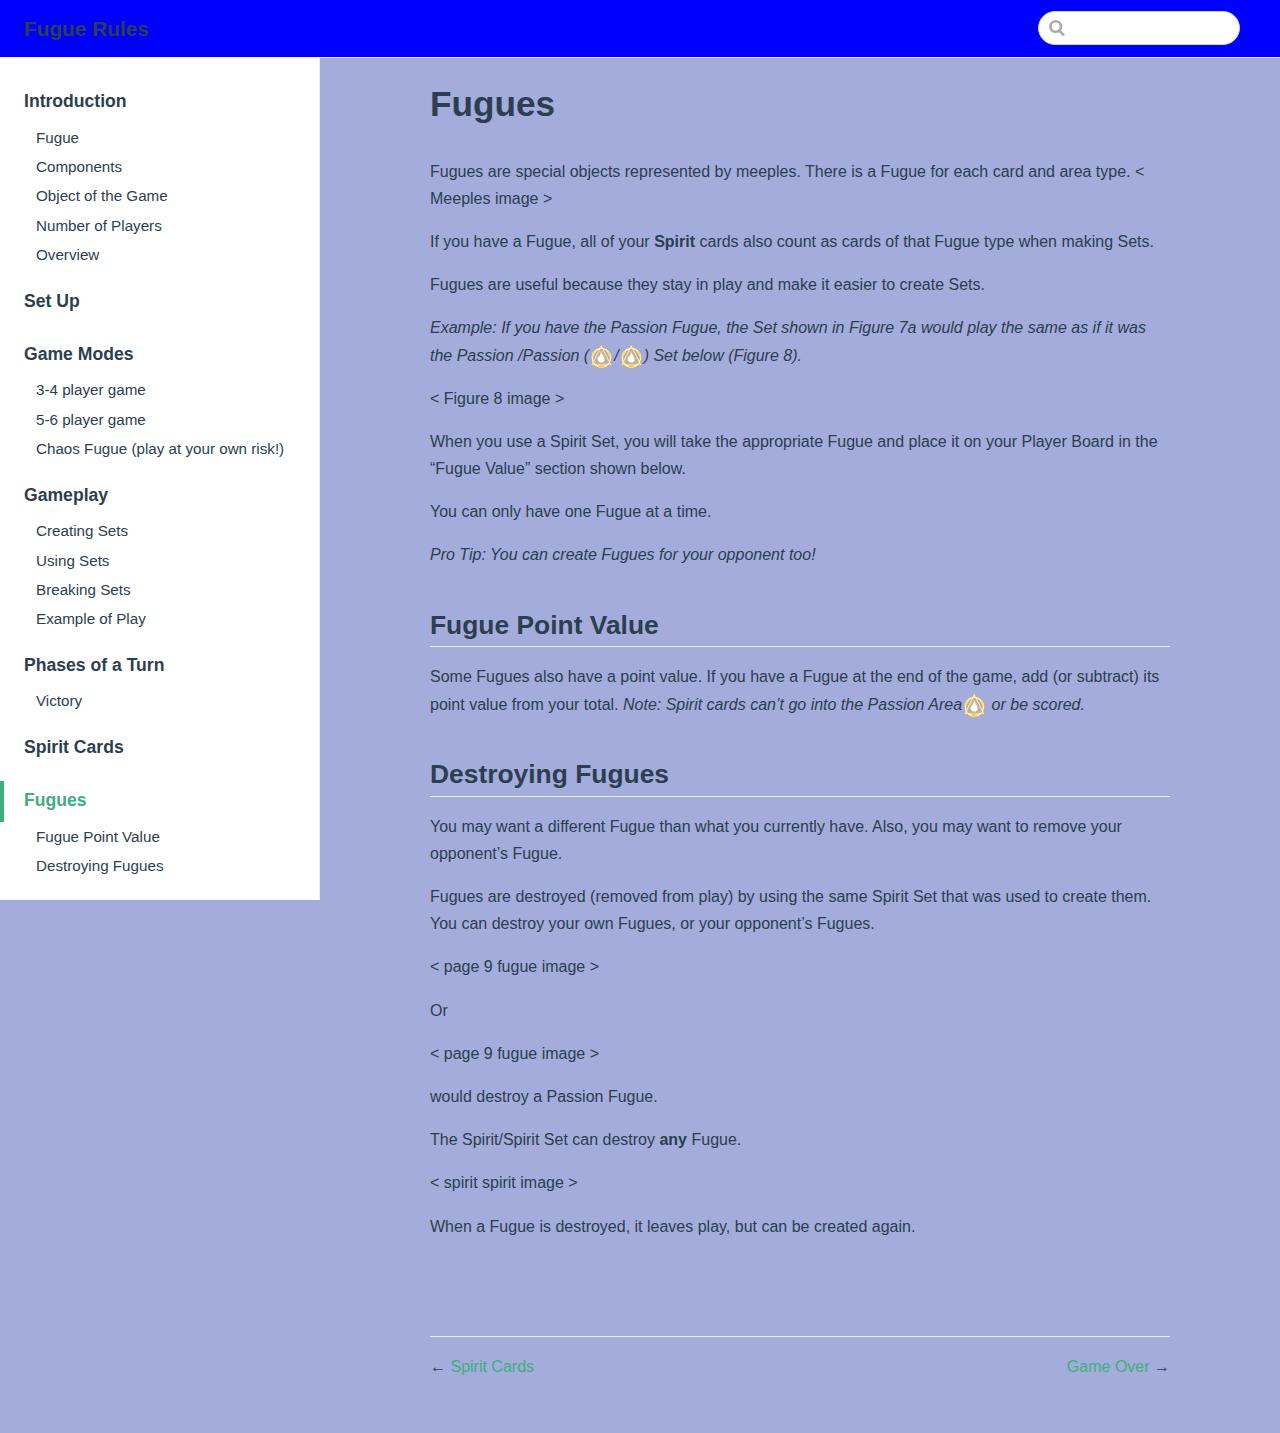
==== fugue/Fugues/index.html @ 01a36612 "Added icons and images and some colors, not final colors" ====
<!DOCTYPE html>
<html lang="en-US">
  <head>
    <meta charset="utf-8">
    <meta name="viewport" content="width=device-width,initial-scale=1">
    <title>Fugues | Fugue Rules</title>
    <meta name="description" content="Description goes here">
    
    
    <link rel="preload" href="/fugue/assets/css/0.styles.88f296fe.css" as="style"><link rel="preload" href="/fugue/assets/js/app.46756ac3.js" as="script"><link rel="preload" href="/fugue/assets/js/2.02e9f8c8.js" as="script"><link rel="preload" href="/fugue/assets/js/7.43071df7.js" as="script"><link rel="preload" href="/fugue/assets/js/6.11dcff0d.js" as="script"><link rel="prefetch" href="/fugue/assets/js/10.6f61e33d.js"><link rel="prefetch" href="/fugue/assets/js/11.e72799b8.js"><link rel="prefetch" href="/fugue/assets/js/12.5b3c1c44.js"><link rel="prefetch" href="/fugue/assets/js/13.01d6e19c.js"><link rel="prefetch" href="/fugue/assets/js/14.5f040e18.js"><link rel="prefetch" href="/fugue/assets/js/15.8a1c7da3.js"><link rel="prefetch" href="/fugue/assets/js/16.2c269740.js"><link rel="prefetch" href="/fugue/assets/js/17.e0b502f6.js"><link rel="prefetch" href="/fugue/assets/js/3.f5a2413c.js"><link rel="prefetch" href="/fugue/assets/js/4.ca88965a.js"><link rel="prefetch" href="/fugue/assets/js/5.1671ed8a.js"><link rel="prefetch" href="/fugue/assets/js/8.1b268889.js"><link rel="prefetch" href="/fugue/assets/js/9.892fc7c8.js">
    <link rel="stylesheet" href="/fugue/assets/css/0.styles.88f296fe.css">
  </head>
  <body>
    <div id="app" data-server-rendered="true"><div class="theme-container"><header class="navbar"><div class="sidebar-button"><svg xmlns="http://www.w3.org/2000/svg" aria-hidden="true" role="img" viewBox="0 0 448 512" class="icon"><path fill="currentColor" d="M436 124H12c-6.627 0-12-5.373-12-12V80c0-6.627 5.373-12 12-12h424c6.627 0 12 5.373 12 12v32c0 6.627-5.373 12-12 12zm0 160H12c-6.627 0-12-5.373-12-12v-32c0-6.627 5.373-12 12-12h424c6.627 0 12 5.373 12 12v32c0 6.627-5.373 12-12 12zm0 160H12c-6.627 0-12-5.373-12-12v-32c0-6.627 5.373-12 12-12h424c6.627 0 12 5.373 12 12v32c0 6.627-5.373 12-12 12z"></path></svg></div> <a href="/fugue/" class="home-link router-link-active"><!----> <span class="site-name">Fugue Rules</span></a> <div class="links"><div class="search-box"><input aria-label="Search" autocomplete="off" spellcheck="false" value=""> <!----></div> <!----></div></header> <div class="sidebar-mask"></div> <aside class="sidebar"><!---->  <ul class="sidebar-links"><li><a href="/fugue/" class="sidebar-link">Introduction</a><ul class="sidebar-sub-headers"><li class="sidebar-sub-header"><a href="/fugue/#fugue" class="sidebar-link">Fugue</a></li><li class="sidebar-sub-header"><a href="/fugue/#components" class="sidebar-link">Components</a></li><li class="sidebar-sub-header"><a href="/fugue/#object-of-the-game" class="sidebar-link">Object of the Game</a></li><li class="sidebar-sub-header"><a href="/fugue/#number-of-players" class="sidebar-link">Number of Players</a></li><li class="sidebar-sub-header"><a href="/fugue/#overview" class="sidebar-link">Overview</a></li></ul></li><li><a href="/fugue/Setup/" class="sidebar-link">Set Up</a></li><li><a href="/fugue/GameModes/" class="sidebar-link">Game Modes</a><ul class="sidebar-sub-headers"><li class="sidebar-sub-header"><a href="/fugue/GameModes/#_3-4-player-game" class="sidebar-link">3-4 player game</a></li><li class="sidebar-sub-header"><a href="/fugue/GameModes/#_5-6-player-game" class="sidebar-link">5-6 player game</a></li><li class="sidebar-sub-header"><a href="/fugue/GameModes/#chaos-fugue-play-at-your-own-risk" class="sidebar-link">Chaos Fugue (play at your own risk!)</a></li></ul></li><li><a href="/fugue/Gameplay/" class="sidebar-link">Gameplay</a><ul class="sidebar-sub-headers"><li class="sidebar-sub-header"><a href="/fugue/Gameplay/#creating-sets" class="sidebar-link">Creating Sets</a></li><li class="sidebar-sub-header"><a href="/fugue/Gameplay/#using-sets" class="sidebar-link">Using Sets</a></li><li class="sidebar-sub-header"><a href="/fugue/Gameplay/#breaking-sets" class="sidebar-link">Breaking Sets</a></li><li class="sidebar-sub-header"><a href="/fugue/Gameplay/#example-of-play" class="sidebar-link">Example of Play</a></li></ul></li><li><a href="/fugue/Phases/" class="sidebar-link">Phases of a Turn</a><ul class="sidebar-sub-headers"><li class="sidebar-sub-header"><a href="/fugue/Phases/#victory" class="sidebar-link">Victory</a></li></ul></li><li><a href="/fugue/SpiritCards/" class="sidebar-link">Spirit Cards</a></li><li><a href="/fugue/Fugues/" class="active sidebar-link">Fugues</a><ul class="sidebar-sub-headers"><li class="sidebar-sub-header"><a href="/fugue/Fugues/#fugue-point-value" class="sidebar-link">Fugue Point Value</a></li><li class="sidebar-sub-header"><a href="/fugue/Fugues/#destroying-fugues" class="sidebar-link">Destroying Fugues</a></li></ul></li><li><a href="/fugue/Gameover/" class="sidebar-link">Game Over</a><ul class="sidebar-sub-headers"><li class="sidebar-sub-header"><a href="/fugue/Gameover/#victory" class="sidebar-link">Victory</a></li><li class="sidebar-sub-header"><a href="/fugue/Gameover/#ties" class="sidebar-link">Ties</a></li></ul></li><li><a href="/fugue/SetExplanationAndExamples/" class="sidebar-link">Set Explanations and Examples</a></li><li><a href="/fugue/SoloModes/" class="sidebar-link">Solo Modes</a><ul class="sidebar-sub-headers"><li class="sidebar-sub-header"><a href="/fugue/SoloModes/#left-brain-vs-right-brain-beta" class="sidebar-link">Left Brain vs Right Brain (Beta)</a></li><li class="sidebar-sub-header"><a href="/fugue/SoloModes/#solo-challenge" class="sidebar-link">Solo Challenge</a></li><li class="sidebar-sub-header"><a href="/fugue/SoloModes/#left-brain-versus-right-brain-beta" class="sidebar-link">Left Brain Versus Right Brain (beta)</a></li></ul></li></ul> </aside> <main class="page"> <div class="content default"><h1 id="fugues"><a href="#fugues" aria-hidden="true" class="header-anchor">#</a> Fugues</h1> <p>Fugues are special objects represented by meeples. There is a Fugue for each card and area type.
&lt; Meeples image &gt;</p> <p>If you have a Fugue, all of your <strong>Spirit</strong> cards also count as cards of that Fugue type when making Sets.</p> <p>Fugues are useful because they stay in play and make it easier to create Sets.</p> <p><em>Example: If you have the Passion Fugue, the Set shown in Figure 7a would play the same as if it was the Passion /Passion (<span><img src="/fugue/P_icon.png"></span>/<span><img src="/fugue/P_icon.png"></span>) Set below (Figure 8).</em></p> <p>&lt; Figure 8 image &gt;</p> <p>When you use a Spirit Set, you will take the appropriate Fugue and place it on your Player Board in the “Fugue Value” section shown below.</p> <p>You can only have one Fugue at a time.</p> <p><em>Pro Tip: You can create Fugues for your opponent too!</em></p> <h2 id="fugue-point-value"><a href="#fugue-point-value" aria-hidden="true" class="header-anchor">#</a> Fugue Point Value</h2> <p>Some Fugues also have a point value. If you have a Fugue at the end of the game, add (or subtract) its point value from your total.
<em>Note: Spirit cards can’t go into the Passion Area<span><img src="/fugue/P_icon.png"></span> or be scored.</em></p> <h2 id="destroying-fugues"><a href="#destroying-fugues" aria-hidden="true" class="header-anchor">#</a> Destroying Fugues</h2> <p>You may want a different Fugue than what you currently have. Also, you may want to remove your opponent’s Fugue.</p> <p>Fugues are destroyed (removed from play) by using the same Spirit Set that was used to create them. You can destroy your own Fugues, or your opponent’s Fugues.</p> <p>&lt; page 9 fugue image &gt;</p> <p>Or</p> <p>&lt; page 9 fugue image &gt;</p> <p>would destroy a Passion Fugue.</p> <p>The Spirit/Spirit Set can destroy <strong>any</strong> Fugue.</p> <p>&lt; spirit spirit image &gt;</p> <p>When a Fugue is destroyed, it leaves play, but can be created again.</p></div> <footer class="page-edit"><!----> <!----></footer> <div class="page-nav"><p class="inner"><span class="prev">
        ←
        <a href="/fugue/SpiritCards/" class="prev">
          Spirit Cards
        </a></span> <span class="next"><a href="/fugue/Gameover/">
          Game Over
        </a>
        →
      </span></p></div> </main></div><div class="global-ui"></div></div>
    <script src="/fugue/assets/js/app.46756ac3.js" defer></script><script src="/fugue/assets/js/2.02e9f8c8.js" defer></script><script src="/fugue/assets/js/7.43071df7.js" defer></script><script src="/fugue/assets/js/6.11dcff0d.js" defer></script>
  </body>
</html>
---- fugue/assets/css/0.styles.88f296fe.css ----
#nprogress{pointer-events:none}#nprogress .bar{background:#3eaf7c;position:fixed;z-index:1031;top:0;left:0;width:100%;height:2px}#nprogress .peg{display:block;position:absolute;right:0;width:100px;height:100%;-webkit-box-shadow:0 0 10px #3eaf7c,0 0 5px #3eaf7c;box-shadow:0 0 10px #3eaf7c,0 0 5px #3eaf7c;opacity:1;-webkit-transform:rotate(3deg) translateY(-4px);transform:rotate(3deg) translateY(-4px)}#nprogress .spinner{display:block;position:fixed;z-index:1031;top:15px;right:15px}#nprogress .spinner-icon{width:18px;height:18px;-webkit-box-sizing:border-box;box-sizing:border-box;border:2px solid transparent;border-top-color:#3eaf7c;border-left-color:#3eaf7c;border-radius:50%;-webkit-animation:nprogress-spinner .4s linear infinite;animation:nprogress-spinner .4s linear infinite}.nprogress-custom-parent{overflow:hidden;position:relative}.nprogress-custom-parent #nprogress .bar,.nprogress-custom-parent #nprogress .spinner{position:absolute}@-webkit-keyframes nprogress-spinner{0%{-webkit-transform:rotate(0deg);transform:rotate(0deg)}to{-webkit-transform:rotate(1turn);transform:rotate(1turn)}}@keyframes nprogress-spinner{0%{-webkit-transform:rotate(0deg);transform:rotate(0deg)}to{-webkit-transform:rotate(1turn);transform:rotate(1turn)}}.icon.outbound{color:#aaa;display:inline-block;vertical-align:middle;position:relative;top:-1px}.home{padding:3.6rem 2rem 0;max-width:960px;margin:0 auto;display:block}.home .hero{text-align:center}.home .hero img{max-width:100%;max-height:280px;display:block;margin:3rem auto 1.5rem}.home .hero h1{font-size:3rem}.home .hero .action,.home .hero .description,.home .hero h1{margin:1.8rem auto}.home .hero .description{max-width:35rem;font-size:1.6rem;line-height:1.3;color:#6a8bad}.home .hero .action-button{display:inline-block;font-size:1.2rem;color:#fff;background-color:#3eaf7c;padding:.8rem 1.6rem;border-radius:4px;-webkit-transition:background-color .1s ease;transition:background-color .1s ease;-webkit-box-sizing:border-box;box-sizing:border-box;border-bottom:1px solid #389d70}.home .hero .action-button:hover{background-color:#4abf8a}.home .features{border-top:1px solid #eaecef;padding:1.2rem 0;margin-top:2.5rem;display:-webkit-box;display:-ms-flexbox;display:flex;-ms-flex-wrap:wrap;flex-wrap:wrap;-webkit-box-align:start;-ms-flex-align:start;align-items:flex-start;-ms-flex-line-pack:stretch;align-content:stretch;-webkit-box-pack:justify;-ms-flex-pack:justify;justify-content:space-between}.home .feature{-webkit-box-flex:1;-ms-flex-positive:1;flex-grow:1;-ms-flex-preferred-size:30%;flex-basis:30%;max-width:30%}.home .feature h2{font-size:1.4rem;font-weight:500;border-bottom:none;padding-bottom:0;color:#3a5169}.home .feature p{color:#4e6e8e}.home .footer{padding:2.5rem;border-top:1px solid #eaecef;text-align:center;color:#4e6e8e}@media (max-width:719px){.home .features{-webkit-box-orient:vertical;-webkit-box-direction:normal;-ms-flex-direction:column;flex-direction:column}.home .feature{max-width:100%;padding:0 2.5rem}}@media (max-width:419px){.home{padding-left:1.5rem;padding-right:1.5rem}.home .hero img{max-height:210px;margin:2rem auto 1.2rem}.home .hero h1{font-size:2rem}.home .hero .action,.home .hero .description,.home .hero h1{margin:1.2rem auto}.home .hero .description{font-size:1.2rem}.home .hero .action-button{font-size:1rem;padding:.6rem 1.2rem}.home .feature h2{font-size:1.25rem}}.search-box{display:inline-block;position:relative;margin-right:1rem}.search-box input{cursor:text;width:10rem;height:2rem;color:#4e6e8e;display:inline-block;border:1px solid #cfd4db;border-radius:2rem;font-size:.9rem;line-height:2rem;padding:0 .5rem 0 2rem;outline:none;-webkit-transition:all .2s ease;transition:all .2s ease;background:#fff url(/fugue/assets/img/search.83621669.svg) .6rem .5rem no-repeat;background-size:1rem}.search-box input:focus{cursor:auto;border-color:#3eaf7c}.search-box .suggestions{background:#fff;width:20rem;position:absolute;top:1.5rem;border:1px solid #cfd4db;border-radius:6px;padding:.4rem;list-style-type:none}.search-box .suggestions.align-right{right:0}.search-box .suggestion{line-height:1.4;padding:.4rem .6rem;border-radius:4px;cursor:pointer}.search-box .suggestion a{white-space:normal;color:#5d82a6}.search-box .suggestion a .page-title{font-weight:600}.search-box .suggestion a .header{font-size:.9em;margin-left:.25em}.search-box .suggestion.focused{background-color:#f3f4f5}.search-box .suggestion.focused a{color:#3eaf7c}@media (max-width:959px){.search-box input{cursor:pointer;width:0;border-color:transparent;position:relative}.search-box input:focus{cursor:text;left:0;width:10rem}}@media (-ms-high-contrast:none){.search-box input{height:2rem}}@media (max-width:959px) and (min-width:719px){.search-box .suggestions{left:0}}@media (max-width:719px){.search-box{margin-right:0}.search-box input{left:1rem}.search-box .suggestions{right:0}}@media (max-width:419px){.search-box .suggestions{width:calc(100vw - 4rem)}.search-box input:focus{width:8rem}}.sidebar-button{cursor:pointer;display:none;width:1.25rem;height:1.25rem;position:absolute;padding:.6rem;top:.6rem;left:1rem}.sidebar-button .icon{display:block;width:1.25rem;height:1.25rem}@media (max-width:719px){.sidebar-button{display:block}}.dropdown-enter,.dropdown-leave-to{height:0!important}.dropdown-wrapper{cursor:pointer}.dropdown-wrapper .dropdown-title{display:block}.dropdown-wrapper .dropdown-title:hover{border-color:transparent}.dropdown-wrapper .dropdown-title .arrow{vertical-align:middle;margin-top:-1px;margin-left:.4rem}.dropdown-wrapper .nav-dropdown .dropdown-item{color:inherit;line-height:1.7rem}.dropdown-wrapper .nav-dropdown .dropdown-item h4{margin:.45rem 0 0;border-top:1px solid #eee;padding:.45rem 1.5rem 0 1.25rem}.dropdown-wrapper .nav-dropdown .dropdown-item .dropdown-subitem-wrapper{padding:0;list-style:none}.dropdown-wrapper .nav-dropdown .dropdown-item .dropdown-subitem-wrapper .dropdown-subitem{font-size:.9em}.dropdown-wrapper .nav-dropdown .dropdown-item a{display:block;line-height:1.7rem;position:relative;border-bottom:none;font-weight:400;margin-bottom:0;padding:0 1.5rem 0 1.25rem}.dropdown-wrapper .nav-dropdown .dropdown-item a.router-link-active,.dropdown-wrapper .nav-dropdown .dropdown-item a:hover{color:#3eaf7c}.dropdown-wrapper .nav-dropdown .dropdown-item a.router-link-active:after{content:"";width:0;height:0;border-left:5px solid #3eaf7c;border-top:3px solid transparent;border-bottom:3px solid transparent;position:absolute;top:calc(50% - 2px);left:9px}.dropdown-wrapper .nav-dropdown .dropdown-item:first-child h4{margin-top:0;padding-top:0;border-top:0}@media (max-width:719px){.dropdown-wrapper.open .dropdown-title{margin-bottom:.5rem}.dropdown-wrapper .nav-dropdown{-webkit-transition:height .1s ease-out;transition:height .1s ease-out;overflow:hidden}.dropdown-wrapper .nav-dropdown .dropdown-item h4{border-top:0;margin-top:0;padding-top:0}.dropdown-wrapper .nav-dropdown .dropdown-item>a,.dropdown-wrapper .nav-dropdown .dropdown-item h4{font-size:15px;line-height:2rem}.dropdown-wrapper .nav-dropdown .dropdown-item .dropdown-subitem{font-size:14px;padding-left:1rem}}@media (min-width:719px){.dropdown-wrapper{height:1.8rem}.dropdown-wrapper:hover .nav-dropdown{display:block!important}.dropdown-wrapper .dropdown-title .arrow{border-left:4px solid transparent;border-right:4px solid transparent;border-top:6px solid #ccc;border-bottom:0}.dropdown-wrapper .nav-dropdown{display:none;height:auto!important;-webkit-box-sizing:border-box;box-sizing:border-box;max-height:calc(100vh - 2.7rem);overflow-y:auto;position:absolute;top:100%;right:0;background-color:#fff;padding:.6rem 0;border:1px solid #ddd;border-bottom-color:#ccc;text-align:left;border-radius:.25rem;white-space:nowrap;margin:0}}.nav-links{display:inline-block}.nav-links a{line-height:1.4rem;color:inherit}.nav-links a.router-link-active,.nav-links a:hover{color:#3eaf7c}.nav-links .nav-item{position:relative;display:inline-block;margin-left:1.5rem;line-height:2rem}.nav-links .nav-item:first-child{margin-left:0}.nav-links .repo-link{margin-left:1.5rem}@media (max-width:719px){.nav-links .nav-item,.nav-links .repo-link{margin-left:0}}@media (min-width:719px){.nav-links a.router-link-active,.nav-links a:hover{color:#2c3e50}.nav-item>a:not(.external).router-link-active,.nav-item>a:not(.external):hover{margin-bottom:-2px;border-bottom:2px solid #46bd87}}.navbar{padding:.7rem 1.5rem;line-height:2.2rem}.navbar a,.navbar img,.navbar span{display:inline-block}.navbar .logo{height:2.2rem;min-width:2.2rem;margin-right:.8rem;vertical-align:top}.navbar .site-name{font-size:1.3rem;font-weight:600;color:#2c3e50;position:relative}.navbar .links{padding-left:1.5rem;-webkit-box-sizing:border-box;box-sizing:border-box;background-color:#fff;white-space:nowrap;font-size:.9rem;position:absolute;right:1.5rem;top:.7rem;display:-webkit-box;display:-ms-flexbox;display:flex}.navbar .links .search-box{-webkit-box-flex:0;-ms-flex:0 0 auto;flex:0 0 auto;vertical-align:top}@media (max-width:719px){.navbar{padding-left:4rem}.navbar .can-hide{display:none}.navbar .links{padding-left:1.5rem}}.page-edit,.page-nav{max-width:740px;margin:0 auto;padding:2rem 2.5rem}@media (max-width:959px){.page-edit,.page-nav{padding:2rem}}@media (max-width:419px){.page-edit,.page-nav{padding:1.5rem}}.page{padding-bottom:2rem;display:block}.page-edit{padding-top:1rem;padding-bottom:1rem;overflow:auto}.page-edit .edit-link{display:inline-block}.page-edit .edit-link a{color:#4e6e8e;margin-right:.25rem}.page-edit .last-updated{float:right;font-size:.9em}.page-edit .last-updated .prefix{font-weight:500;color:#4e6e8e}.page-edit .last-updated .time{font-weight:400;color:#aaa}.page-nav{padding-top:1rem;padding-bottom:0}.page-nav .inner{min-height:2rem;margin-top:0;border-top:1px solid #eaecef;padding-top:1rem;overflow:auto}.page-nav .next{float:right}@media (max-width:719px){.page-edit .edit-link{margin-bottom:.5rem}.page-edit .last-updated{font-size:.8em;float:none;text-align:left}}.sidebar-group .sidebar-group{padding-left:.5em}.sidebar-group:not(.collapsable) .sidebar-heading:not(.clickable){cursor:auto;color:inherit}.sidebar-group.is-sub-group{padding-left:0}.sidebar-group.is-sub-group>.sidebar-heading{font-size:.95em;line-height:1.4;font-weight:400;padding-left:2rem}.sidebar-group.is-sub-group>.sidebar-heading:not(.clickable){opacity:.5}.sidebar-group.is-sub-group>.sidebar-group-items{padding-left:1rem}.sidebar-group.is-sub-group>.sidebar-group-items>li>.sidebar-link{font-size:.95em;border-left:none}.sidebar-group.depth-2>.sidebar-heading{border-left:none}.sidebar-heading{color:#2c3e50;-webkit-transition:color .15s ease;transition:color .15s ease;cursor:pointer;font-size:1.1em;font-weight:700;padding:.35rem 1.5rem .35rem 1.25rem;width:100%;-webkit-box-sizing:border-box;box-sizing:border-box;margin:0;border-left:.25rem solid transparent}.sidebar-heading.open,.sidebar-heading:hover{color:inherit}.sidebar-heading .arrow{position:relative;top:-.12em;left:.5em}.sidebar-heading.clickable.active{font-weight:600;color:#3eaf7c;border-left-color:#3eaf7c}.sidebar-heading.clickable:hover{color:#3eaf7c}.sidebar-group-items{-webkit-transition:height .1s ease-out;transition:height .1s ease-out;font-size:.95em;overflow:hidden}.sidebar .sidebar-sub-headers{padding-left:1rem;font-size:.95em}a.sidebar-link{font-size:1em;font-weight:400;display:inline-block;color:#2c3e50;border-left:.25rem solid transparent;padding:.35rem 1rem .35rem 1.25rem;line-height:1.4;width:100%;-webkit-box-sizing:border-box;box-sizing:border-box}a.sidebar-link:hover{color:#3eaf7c}a.sidebar-link.active{font-weight:600;color:#3eaf7c;border-left-color:#3eaf7c}.sidebar-group a.sidebar-link{padding-left:2rem}.sidebar-sub-headers a.sidebar-link{padding-top:.25rem;padding-bottom:.25rem;border-left:none}.sidebar-sub-headers a.sidebar-link.active{font-weight:500}.sidebar ul{padding:0;margin:0;list-style-type:none}.sidebar a{display:inline-block}.sidebar .nav-links{display:none;border-bottom:1px solid #eaecef;padding:.5rem 0 .75rem 0}.sidebar .nav-links a{font-weight:600}.sidebar .nav-links .nav-item,.sidebar .nav-links .repo-link{display:block;line-height:1.25rem;font-size:1.1em;padding:.5rem 0 .5rem 1.5rem}.sidebar>.sidebar-links{padding:1.5rem 0}.sidebar>.sidebar-links>li>a.sidebar-link{font-size:1.1em;line-height:1.7;font-weight:700}.sidebar>.sidebar-links>li:not(:first-child){margin-top:.75rem}@media (max-width:719px){.sidebar .nav-links{display:block}.sidebar .nav-links .dropdown-wrapper .nav-dropdown .dropdown-item a.router-link-active:after{top:calc(1rem - 2px)}.sidebar>.sidebar-links{padding:1rem 0}}code[class*=language-],pre[class*=language-]{color:#ccc;background:none;font-family:Consolas,Monaco,Andale Mono,Ubuntu Mono,monospace;font-size:1em;text-align:left;white-space:pre;word-spacing:normal;word-break:normal;word-wrap:normal;line-height:1.5;-moz-tab-size:4;-o-tab-size:4;tab-size:4;-webkit-hyphens:none;-ms-hyphens:none;hyphens:none}pre[class*=language-]{padding:1em;margin:.5em 0;overflow:auto}:not(pre)>code[class*=language-],pre[class*=language-]{background:#2d2d2d}:not(pre)>code[class*=language-]{padding:.1em;border-radius:.3em;white-space:normal}.token.block-comment,.token.cdata,.token.comment,.token.doctype,.token.prolog{color:#999}.token.punctuation{color:#ccc}.token.attr-name,.token.deleted,.token.namespace,.token.tag{color:#e2777a}.token.function-name{color:#6196cc}.token.boolean,.token.function,.token.number{color:#f08d49}.token.class-name,.token.constant,.token.property,.token.symbol{color:#f8c555}.token.atrule,.token.builtin,.token.important,.token.keyword,.token.selector{color:#cc99cd}.token.attr-value,.token.char,.token.regex,.token.string,.token.variable{color:#7ec699}.token.entity,.token.operator,.token.url{color:#67cdcc}.token.bold,.token.important{font-weight:700}.token.italic{font-style:italic}.token.entity{cursor:help}.token.inserted{color:green}.content code{color:#476582;padding:.25rem .5rem;margin:0;font-size:.85em;background-color:rgba(27,31,35,.05);border-radius:3px}.content code .token.deleted{color:#ec5975}.content code .token.inserted{color:#3eaf7c}.content pre,.content pre[class*=language-]{line-height:1.4;padding:1.25rem 1.5rem;margin:.85rem 0;background-color:#282c34;border-radius:6px;overflow:auto}.content pre[class*=language-] code,.content pre code{color:#fff;padding:0;background-color:transparent;border-radius:0}div[class*=language-]{position:relative;background-color:#282c34;border-radius:6px}div[class*=language-] .highlight-lines{-webkit-user-select:none;-moz-user-select:none;-ms-user-select:none;user-select:none;padding-top:1.3rem;position:absolute;top:0;left:0;width:100%;line-height:1.4}div[class*=language-] .highlight-lines .highlighted{background-color:rgba(0,0,0,.66)}div[class*=language-] pre,div[class*=language-] pre[class*=language-]{background:transparent;position:relative;z-index:1}div[class*=language-]:before{position:absolute;z-index:3;top:.8em;right:1em;font-size:.75rem;color:hsla(0,0%,100%,.4)}div[class*=language-]:not(.line-numbers-mode) .line-numbers-wrapper{display:none}div[class*=language-].line-numbers-mode .highlight-lines .highlighted{position:relative}div[class*=language-].line-numbers-mode .highlight-lines .highlighted:before{content:" ";position:absolute;z-index:3;left:0;top:0;display:block;width:3.5rem;height:100%;background-color:rgba(0,0,0,.66)}div[class*=language-].line-numbers-mode pre{padding-left:4.5rem;vertical-align:middle}div[class*=language-].line-numbers-mode .line-numbers-wrapper{position:absolute;top:0;width:3.5rem;text-align:center;color:hsla(0,0%,100%,.3);padding:1.25rem 0;line-height:1.4}div[class*=language-].line-numbers-mode .line-numbers-wrapper .line-number,div[class*=language-].line-numbers-mode .line-numbers-wrapper br{-webkit-user-select:none;-moz-user-select:none;-ms-user-select:none;user-select:none}div[class*=language-].line-numbers-mode .line-numbers-wrapper .line-number{position:relative;z-index:4;font-size:.85em}div[class*=language-].line-numbers-mode:after{content:"";position:absolute;z-index:2;top:0;left:0;width:3.5rem;height:100%;border-radius:6px 0 0 6px;border-right:1px solid rgba(0,0,0,.66);background-color:#282c34}div[class~=language-js]:before{content:"js"}div[class~=language-ts]:before{content:"ts"}div[class~=language-html]:before{content:"html"}div[class~=language-md]:before{content:"md"}div[class~=language-vue]:before{content:"vue"}div[class~=language-css]:before{content:"css"}div[class~=language-sass]:before{content:"sass"}div[class~=language-scss]:before{content:"scss"}div[class~=language-less]:before{content:"less"}div[class~=language-stylus]:before{content:"stylus"}div[class~=language-go]:before{content:"go"}div[class~=language-java]:before{content:"java"}div[class~=language-c]:before{content:"c"}div[class~=language-sh]:before{content:"sh"}div[class~=language-yaml]:before{content:"yaml"}div[class~=language-py]:before{content:"py"}div[class~=language-docker]:before{content:"docker"}div[class~=language-dockerfile]:before{content:"dockerfile"}div[class~=language-makefile]:before{content:"makefile"}div[class~=language-javascript]:before{content:"js"}div[class~=language-typescript]:before{content:"ts"}div[class~=language-markup]:before{content:"html"}div[class~=language-markdown]:before{content:"md"}div[class~=language-json]:before{content:"json"}div[class~=language-ruby]:before{content:"rb"}div[class~=language-python]:before{content:"py"}div[class~=language-bash]:before{content:"sh"}div[class~=language-php]:before{content:"php"}.custom-block .custom-block-title{font-weight:600;margin-bottom:-.4rem}.custom-block.danger,.custom-block.tip,.custom-block.warning{padding:.1rem 1.5rem;border-left-width:.5rem;border-left-style:solid;margin:1rem 0}.custom-block.tip{background-color:#f3f5f7;border-color:#42b983}.custom-block.warning{background-color:rgba(255,229,100,.3);border-color:#e7c000;color:#6b5900}.custom-block.warning .custom-block-title{color:#b29400}.custom-block.warning a{color:#2c3e50}.custom-block.danger{background-color:#ffe6e6;border-color:#c00;color:#4d0000}.custom-block.danger .custom-block-title{color:#900}.custom-block.danger a{color:#2c3e50}.arrow{display:inline-block;width:0;height:0}.arrow.up{border-bottom:6px solid #ccc}.arrow.down,.arrow.up{border-left:4px solid transparent;border-right:4px solid transparent}.arrow.down{border-top:6px solid #ccc}.arrow.right{border-left:6px solid #ccc}.arrow.left,.arrow.right{border-top:4px solid transparent;border-bottom:4px solid transparent}.arrow.left{border-right:6px solid #ccc}.content:not(.custom){max-width:740px;margin:0 auto;padding:2rem 2.5rem}@media (max-width:959px){.content:not(.custom){padding:2rem}}@media (max-width:419px){.content:not(.custom){padding:1.5rem}}.table-of-contents .badge{vertical-align:middle}body,html{padding:0;margin:0;background-color:#fff}body{font-family:-apple-system,BlinkMacSystemFont,Segoe UI,Roboto,Oxygen,Ubuntu,Cantarell,Fira Sans,Droid Sans,Helvetica Neue,sans-serif;-webkit-font-smoothing:antialiased;-moz-osx-font-smoothing:grayscale;font-size:16px;color:#2c3e50}.page{padding-left:20rem}.navbar{z-index:20;right:0;height:3.6rem;background-color:#fff;-webkit-box-sizing:border-box;box-sizing:border-box;border-bottom:1px solid #eaecef}.navbar,.sidebar-mask{position:fixed;top:0;left:0}.sidebar-mask{z-index:9;width:100vw;height:100vh;display:none}.sidebar{font-size:16px;background-color:#fff;width:20rem;position:fixed;z-index:10;margin:0;top:3.6rem;left:0;bottom:0;-webkit-box-sizing:border-box;box-sizing:border-box;border-right:1px solid #eaecef;overflow-y:auto}.content:not(.custom)>:first-child{margin-top:3.6rem}.content:not(.custom) a:hover{text-decoration:underline}.content:not(.custom) p.demo{padding:1rem 1.5rem;border:1px solid #ddd;border-radius:4px}.content:not(.custom) img{max-width:100%}.content.custom{padding:0;margin:0}.content.custom img{max-width:100%}a{font-weight:500;text-decoration:none}a,p a code{color:#3eaf7c}p a code{font-weight:400}kbd{background:#eee;border:.15rem solid #ddd;border-bottom:.25rem solid #ddd;border-radius:.15rem;padding:0 .15em}blockquote{font-size:.9rem;color:#999;border-left:.5rem solid #dfe2e5;margin:.5rem 0;padding:.25rem 0 .25rem 1rem}blockquote>p{margin:0}ol,ul{padding-left:1.2em}strong{font-weight:600}h1,h2,h3,h4,h5,h6{font-weight:600;line-height:1.25}.content:not(.custom)>h1,.content:not(.custom)>h2,.content:not(.custom)>h3,.content:not(.custom)>h4,.content:not(.custom)>h5,.content:not(.custom)>h6{margin-top:-3.1rem;padding-top:4.6rem;margin-bottom:0}.content:not(.custom)>h1:first-child,.content:not(.custom)>h2:first-child,.content:not(.custom)>h3:first-child,.content:not(.custom)>h4:first-child,.content:not(.custom)>h5:first-child,.content:not(.custom)>h6:first-child{margin-top:-1.5rem;margin-bottom:1rem}.content:not(.custom)>h1:first-child+.custom-block,.content:not(.custom)>h1:first-child+p,.content:not(.custom)>h1:first-child+pre,.content:not(.custom)>h2:first-child+.custom-block,.content:not(.custom)>h2:first-child+p,.content:not(.custom)>h2:first-child+pre,.content:not(.custom)>h3:first-child+.custom-block,.content:not(.custom)>h3:first-child+p,.content:not(.custom)>h3:first-child+pre,.content:not(.custom)>h4:first-child+.custom-block,.content:not(.custom)>h4:first-child+p,.content:not(.custom)>h4:first-child+pre,.content:not(.custom)>h5:first-child+.custom-block,.content:not(.custom)>h5:first-child+p,.content:not(.custom)>h5:first-child+pre,.content:not(.custom)>h6:first-child+.custom-block,.content:not(.custom)>h6:first-child+p,.content:not(.custom)>h6:first-child+pre{margin-top:2rem}h1:hover .header-anchor,h2:hover .header-anchor,h3:hover .header-anchor,h4:hover .header-anchor,h5:hover .header-anchor,h6:hover .header-anchor{opacity:1}h1{font-size:2.2rem}h2{font-size:1.65rem;padding-bottom:.3rem;border-bottom:1px solid #eaecef}h3{font-size:1.35rem}a.header-anchor{font-size:.85em;float:left;margin-left:-.87em;padding-right:.23em;margin-top:.125em;opacity:0}a.header-anchor:hover{text-decoration:none}.line-number,code,kbd{font-family:source-code-pro,Menlo,Monaco,Consolas,Courier New,monospace}ol,p,ul{line-height:1.7}hr{border:0;border-top:1px solid #eaecef}table{border-collapse:collapse;margin:1rem 0;display:block;overflow-x:auto}tr{border-top:1px solid #dfe2e5}tr:nth-child(2n){background-color:#f6f8fa}td,th{border:1px solid #dfe2e5;padding:.6em 1em}.theme-container.sidebar-open .sidebar-mask{display:block}.theme-container.no-navbar .content:not(.custom)>h1,.theme-container.no-navbar h2,.theme-container.no-navbar h3,.theme-container.no-navbar h4,.theme-container.no-navbar h5,.theme-container.no-navbar h6{margin-top:1.5rem;padding-top:0}.theme-container.no-navbar .sidebar{top:0}@media (min-width:720px){.theme-container.no-sidebar .sidebar{display:none}.theme-container.no-sidebar .page{padding-left:0}}@media (max-width:959px){.sidebar{font-size:15px;width:16.4rem}.page{padding-left:16.4rem}}@media (max-width:719px){.sidebar{top:0;padding-top:3.6rem;-webkit-transform:translateX(-100%);transform:translateX(-100%);-webkit-transition:-webkit-transform .2s ease;transition:-webkit-transform .2s ease;transition:transform .2s ease;transition:transform .2s ease,-webkit-transform .2s ease}.page{padding-left:0}.theme-container.sidebar-open .sidebar{-webkit-transform:translateX(0);transform:translateX(0)}.theme-container.no-navbar .sidebar{padding-top:0}}@media (max-width:419px){h1{font-size:1.9rem}.content div[class*=language-]{margin:.85rem -1.5rem;border-radius:0}}.page{background:#a3acdb}.navbar div.links,header.navbar{background-color:#00f}img{margin-bottom:-.5em}.badge[data-v-bb9d8740]{display:inline-block;font-size:14px;height:18px;line-height:18px;border-radius:3px;padding:0 6px;color:#fff;margin-right:5px;background-color:#42b983}.badge.middle[data-v-bb9d8740]{vertical-align:middle}.badge.top[data-v-bb9d8740]{vertical-align:top}.badge.green[data-v-bb9d8740],.badge.tip[data-v-bb9d8740]{background-color:#42b983}.badge.error[data-v-bb9d8740]{background-color:#da5961}.badge.warn[data-v-bb9d8740],.badge.warning[data-v-bb9d8740],.badge.yellow[data-v-bb9d8740]{background-color:#e7c000}
---- fugue/assets/css/0.styles.88f296fe.css ----
#nprogress{pointer-events:none}#nprogress .bar{background:#3eaf7c;position:fixed;z-index:1031;top:0;left:0;width:100%;height:2px}#nprogress .peg{display:block;position:absolute;right:0;width:100px;height:100%;-webkit-box-shadow:0 0 10px #3eaf7c,0 0 5px #3eaf7c;box-shadow:0 0 10px #3eaf7c,0 0 5px #3eaf7c;opacity:1;-webkit-transform:rotate(3deg) translateY(-4px);transform:rotate(3deg) translateY(-4px)}#nprogress .spinner{display:block;position:fixed;z-index:1031;top:15px;right:15px}#nprogress .spinner-icon{width:18px;height:18px;-webkit-box-sizing:border-box;box-sizing:border-box;border:2px solid transparent;border-top-color:#3eaf7c;border-left-color:#3eaf7c;border-radius:50%;-webkit-animation:nprogress-spinner .4s linear infinite;animation:nprogress-spinner .4s linear infinite}.nprogress-custom-parent{overflow:hidden;position:relative}.nprogress-custom-parent #nprogress .bar,.nprogress-custom-parent #nprogress .spinner{position:absolute}@-webkit-keyframes nprogress-spinner{0%{-webkit-transform:rotate(0deg);transform:rotate(0deg)}to{-webkit-transform:rotate(1turn);transform:rotate(1turn)}}@keyframes nprogress-spinner{0%{-webkit-transform:rotate(0deg);transform:rotate(0deg)}to{-webkit-transform:rotate(1turn);transform:rotate(1turn)}}.icon.outbound{color:#aaa;display:inline-block;vertical-align:middle;position:relative;top:-1px}.home{padding:3.6rem 2rem 0;max-width:960px;margin:0 auto;display:block}.home .hero{text-align:center}.home .hero img{max-width:100%;max-height:280px;display:block;margin:3rem auto 1.5rem}.home .hero h1{font-size:3rem}.home .hero .action,.home .hero .description,.home .hero h1{margin:1.8rem auto}.home .hero .description{max-width:35rem;font-size:1.6rem;line-height:1.3;color:#6a8bad}.home .hero .action-button{display:inline-block;font-size:1.2rem;color:#fff;background-color:#3eaf7c;padding:.8rem 1.6rem;border-radius:4px;-webkit-transition:background-color .1s ease;transition:background-color .1s ease;-webkit-box-sizing:border-box;box-sizing:border-box;border-bottom:1px solid #389d70}.home .hero .action-button:hover{background-color:#4abf8a}.home .features{border-top:1px solid #eaecef;padding:1.2rem 0;margin-top:2.5rem;display:-webkit-box;display:-ms-flexbox;display:flex;-ms-flex-wrap:wrap;flex-wrap:wrap;-webkit-box-align:start;-ms-flex-align:start;align-items:flex-start;-ms-flex-line-pack:stretch;align-content:stretch;-webkit-box-pack:justify;-ms-flex-pack:justify;justify-content:space-between}.home .feature{-webkit-box-flex:1;-ms-flex-positive:1;flex-grow:1;-ms-flex-preferred-size:30%;flex-basis:30%;max-width:30%}.home .feature h2{font-size:1.4rem;font-weight:500;border-bottom:none;padding-bottom:0;color:#3a5169}.home .feature p{color:#4e6e8e}.home .footer{padding:2.5rem;border-top:1px solid #eaecef;text-align:center;color:#4e6e8e}@media (max-width:719px){.home .features{-webkit-box-orient:vertical;-webkit-box-direction:normal;-ms-flex-direction:column;flex-direction:column}.home .feature{max-width:100%;padding:0 2.5rem}}@media (max-width:419px){.home{padding-left:1.5rem;padding-right:1.5rem}.home .hero img{max-height:210px;margin:2rem auto 1.2rem}.home .hero h1{font-size:2rem}.home .hero .action,.home .hero .description,.home .hero h1{margin:1.2rem auto}.home .hero .description{font-size:1.2rem}.home .hero .action-button{font-size:1rem;padding:.6rem 1.2rem}.home .feature h2{font-size:1.25rem}}.search-box{display:inline-block;position:relative;margin-right:1rem}.search-box input{cursor:text;width:10rem;height:2rem;color:#4e6e8e;display:inline-block;border:1px solid #cfd4db;border-radius:2rem;font-size:.9rem;line-height:2rem;padding:0 .5rem 0 2rem;outline:none;-webkit-transition:all .2s ease;transition:all .2s ease;background:#fff url(/fugue/assets/img/search.83621669.svg) .6rem .5rem no-repeat;background-size:1rem}.search-box input:focus{cursor:auto;border-color:#3eaf7c}.search-box .suggestions{background:#fff;width:20rem;position:absolute;top:1.5rem;border:1px solid #cfd4db;border-radius:6px;padding:.4rem;list-style-type:none}.search-box .suggestions.align-right{right:0}.search-box .suggestion{line-height:1.4;padding:.4rem .6rem;border-radius:4px;cursor:pointer}.search-box .suggestion a{white-space:normal;color:#5d82a6}.search-box .suggestion a .page-title{font-weight:600}.search-box .suggestion a .header{font-size:.9em;margin-left:.25em}.search-box .suggestion.focused{background-color:#f3f4f5}.search-box .suggestion.focused a{color:#3eaf7c}@media (max-width:959px){.search-box input{cursor:pointer;width:0;border-color:transparent;position:relative}.search-box input:focus{cursor:text;left:0;width:10rem}}@media (-ms-high-contrast:none){.search-box input{height:2rem}}@media (max-width:959px) and (min-width:719px){.search-box .suggestions{left:0}}@media (max-width:719px){.search-box{margin-right:0}.search-box input{left:1rem}.search-box .suggestions{right:0}}@media (max-width:419px){.search-box .suggestions{width:calc(100vw - 4rem)}.search-box input:focus{width:8rem}}.sidebar-button{cursor:pointer;display:none;width:1.25rem;height:1.25rem;position:absolute;padding:.6rem;top:.6rem;left:1rem}.sidebar-button .icon{display:block;width:1.25rem;height:1.25rem}@media (max-width:719px){.sidebar-button{display:block}}.dropdown-enter,.dropdown-leave-to{height:0!important}.dropdown-wrapper{cursor:pointer}.dropdown-wrapper .dropdown-title{display:block}.dropdown-wrapper .dropdown-title:hover{border-color:transparent}.dropdown-wrapper .dropdown-title .arrow{vertical-align:middle;margin-top:-1px;margin-left:.4rem}.dropdown-wrapper .nav-dropdown .dropdown-item{color:inherit;line-height:1.7rem}.dropdown-wrapper .nav-dropdown .dropdown-item h4{margin:.45rem 0 0;border-top:1px solid #eee;padding:.45rem 1.5rem 0 1.25rem}.dropdown-wrapper .nav-dropdown .dropdown-item .dropdown-subitem-wrapper{padding:0;list-style:none}.dropdown-wrapper .nav-dropdown .dropdown-item .dropdown-subitem-wrapper .dropdown-subitem{font-size:.9em}.dropdown-wrapper .nav-dropdown .dropdown-item a{display:block;line-height:1.7rem;position:relative;border-bottom:none;font-weight:400;margin-bottom:0;padding:0 1.5rem 0 1.25rem}.dropdown-wrapper .nav-dropdown .dropdown-item a.router-link-active,.dropdown-wrapper .nav-dropdown .dropdown-item a:hover{color:#3eaf7c}.dropdown-wrapper .nav-dropdown .dropdown-item a.router-link-active:after{content:"";width:0;height:0;border-left:5px solid #3eaf7c;border-top:3px solid transparent;border-bottom:3px solid transparent;position:absolute;top:calc(50% - 2px);left:9px}.dropdown-wrapper .nav-dropdown .dropdown-item:first-child h4{margin-top:0;padding-top:0;border-top:0}@media (max-width:719px){.dropdown-wrapper.open .dropdown-title{margin-bottom:.5rem}.dropdown-wrapper .nav-dropdown{-webkit-transition:height .1s ease-out;transition:height .1s ease-out;overflow:hidden}.dropdown-wrapper .nav-dropdown .dropdown-item h4{border-top:0;margin-top:0;padding-top:0}.dropdown-wrapper .nav-dropdown .dropdown-item>a,.dropdown-wrapper .nav-dropdown .dropdown-item h4{font-size:15px;line-height:2rem}.dropdown-wrapper .nav-dropdown .dropdown-item .dropdown-subitem{font-size:14px;padding-left:1rem}}@media (min-width:719px){.dropdown-wrapper{height:1.8rem}.dropdown-wrapper:hover .nav-dropdown{display:block!important}.dropdown-wrapper .dropdown-title .arrow{border-left:4px solid transparent;border-right:4px solid transparent;border-top:6px solid #ccc;border-bottom:0}.dropdown-wrapper .nav-dropdown{display:none;height:auto!important;-webkit-box-sizing:border-box;box-sizing:border-box;max-height:calc(100vh - 2.7rem);overflow-y:auto;position:absolute;top:100%;right:0;background-color:#fff;padding:.6rem 0;border:1px solid #ddd;border-bottom-color:#ccc;text-align:left;border-radius:.25rem;white-space:nowrap;margin:0}}.nav-links{display:inline-block}.nav-links a{line-height:1.4rem;color:inherit}.nav-links a.router-link-active,.nav-links a:hover{color:#3eaf7c}.nav-links .nav-item{position:relative;display:inline-block;margin-left:1.5rem;line-height:2rem}.nav-links .nav-item:first-child{margin-left:0}.nav-links .repo-link{margin-left:1.5rem}@media (max-width:719px){.nav-links .nav-item,.nav-links .repo-link{margin-left:0}}@media (min-width:719px){.nav-links a.router-link-active,.nav-links a:hover{color:#2c3e50}.nav-item>a:not(.external).router-link-active,.nav-item>a:not(.external):hover{margin-bottom:-2px;border-bottom:2px solid #46bd87}}.navbar{padding:.7rem 1.5rem;line-height:2.2rem}.navbar a,.navbar img,.navbar span{display:inline-block}.navbar .logo{height:2.2rem;min-width:2.2rem;margin-right:.8rem;vertical-align:top}.navbar .site-name{font-size:1.3rem;font-weight:600;color:#2c3e50;position:relative}.navbar .links{padding-left:1.5rem;-webkit-box-sizing:border-box;box-sizing:border-box;background-color:#fff;white-space:nowrap;font-size:.9rem;position:absolute;right:1.5rem;top:.7rem;display:-webkit-box;display:-ms-flexbox;display:flex}.navbar .links .search-box{-webkit-box-flex:0;-ms-flex:0 0 auto;flex:0 0 auto;vertical-align:top}@media (max-width:719px){.navbar{padding-left:4rem}.navbar .can-hide{display:none}.navbar .links{padding-left:1.5rem}}.page-edit,.page-nav{max-width:740px;margin:0 auto;padding:2rem 2.5rem}@media (max-width:959px){.page-edit,.page-nav{padding:2rem}}@media (max-width:419px){.page-edit,.page-nav{padding:1.5rem}}.page{padding-bottom:2rem;display:block}.page-edit{padding-top:1rem;padding-bottom:1rem;overflow:auto}.page-edit .edit-link{display:inline-block}.page-edit .edit-link a{color:#4e6e8e;margin-right:.25rem}.page-edit .last-updated{float:right;font-size:.9em}.page-edit .last-updated .prefix{font-weight:500;color:#4e6e8e}.page-edit .last-updated .time{font-weight:400;color:#aaa}.page-nav{padding-top:1rem;padding-bottom:0}.page-nav .inner{min-height:2rem;margin-top:0;border-top:1px solid #eaecef;padding-top:1rem;overflow:auto}.page-nav .next{float:right}@media (max-width:719px){.page-edit .edit-link{margin-bottom:.5rem}.page-edit .last-updated{font-size:.8em;float:none;text-align:left}}.sidebar-group .sidebar-group{padding-left:.5em}.sidebar-group:not(.collapsable) .sidebar-heading:not(.clickable){cursor:auto;color:inherit}.sidebar-group.is-sub-group{padding-left:0}.sidebar-group.is-sub-group>.sidebar-heading{font-size:.95em;line-height:1.4;font-weight:400;padding-left:2rem}.sidebar-group.is-sub-group>.sidebar-heading:not(.clickable){opacity:.5}.sidebar-group.is-sub-group>.sidebar-group-items{padding-left:1rem}.sidebar-group.is-sub-group>.sidebar-group-items>li>.sidebar-link{font-size:.95em;border-left:none}.sidebar-group.depth-2>.sidebar-heading{border-left:none}.sidebar-heading{color:#2c3e50;-webkit-transition:color .15s ease;transition:color .15s ease;cursor:pointer;font-size:1.1em;font-weight:700;padding:.35rem 1.5rem .35rem 1.25rem;width:100%;-webkit-box-sizing:border-box;box-sizing:border-box;margin:0;border-left:.25rem solid transparent}.sidebar-heading.open,.sidebar-heading:hover{color:inherit}.sidebar-heading .arrow{position:relative;top:-.12em;left:.5em}.sidebar-heading.clickable.active{font-weight:600;color:#3eaf7c;border-left-color:#3eaf7c}.sidebar-heading.clickable:hover{color:#3eaf7c}.sidebar-group-items{-webkit-transition:height .1s ease-out;transition:height .1s ease-out;font-size:.95em;overflow:hidden}.sidebar .sidebar-sub-headers{padding-left:1rem;font-size:.95em}a.sidebar-link{font-size:1em;font-weight:400;display:inline-block;color:#2c3e50;border-left:.25rem solid transparent;padding:.35rem 1rem .35rem 1.25rem;line-height:1.4;width:100%;-webkit-box-sizing:border-box;box-sizing:border-box}a.sidebar-link:hover{color:#3eaf7c}a.sidebar-link.active{font-weight:600;color:#3eaf7c;border-left-color:#3eaf7c}.sidebar-group a.sidebar-link{padding-left:2rem}.sidebar-sub-headers a.sidebar-link{padding-top:.25rem;padding-bottom:.25rem;border-left:none}.sidebar-sub-headers a.sidebar-link.active{font-weight:500}.sidebar ul{padding:0;margin:0;list-style-type:none}.sidebar a{display:inline-block}.sidebar .nav-links{display:none;border-bottom:1px solid #eaecef;padding:.5rem 0 .75rem 0}.sidebar .nav-links a{font-weight:600}.sidebar .nav-links .nav-item,.sidebar .nav-links .repo-link{display:block;line-height:1.25rem;font-size:1.1em;padding:.5rem 0 .5rem 1.5rem}.sidebar>.sidebar-links{padding:1.5rem 0}.sidebar>.sidebar-links>li>a.sidebar-link{font-size:1.1em;line-height:1.7;font-weight:700}.sidebar>.sidebar-links>li:not(:first-child){margin-top:.75rem}@media (max-width:719px){.sidebar .nav-links{display:block}.sidebar .nav-links .dropdown-wrapper .nav-dropdown .dropdown-item a.router-link-active:after{top:calc(1rem - 2px)}.sidebar>.sidebar-links{padding:1rem 0}}code[class*=language-],pre[class*=language-]{color:#ccc;background:none;font-family:Consolas,Monaco,Andale Mono,Ubuntu Mono,monospace;font-size:1em;text-align:left;white-space:pre;word-spacing:normal;word-break:normal;word-wrap:normal;line-height:1.5;-moz-tab-size:4;-o-tab-size:4;tab-size:4;-webkit-hyphens:none;-ms-hyphens:none;hyphens:none}pre[class*=language-]{padding:1em;margin:.5em 0;overflow:auto}:not(pre)>code[class*=language-],pre[class*=language-]{background:#2d2d2d}:not(pre)>code[class*=language-]{padding:.1em;border-radius:.3em;white-space:normal}.token.block-comment,.token.cdata,.token.comment,.token.doctype,.token.prolog{color:#999}.token.punctuation{color:#ccc}.token.attr-name,.token.deleted,.token.namespace,.token.tag{color:#e2777a}.token.function-name{color:#6196cc}.token.boolean,.token.function,.token.number{color:#f08d49}.token.class-name,.token.constant,.token.property,.token.symbol{color:#f8c555}.token.atrule,.token.builtin,.token.important,.token.keyword,.token.selector{color:#cc99cd}.token.attr-value,.token.char,.token.regex,.token.string,.token.variable{color:#7ec699}.token.entity,.token.operator,.token.url{color:#67cdcc}.token.bold,.token.important{font-weight:700}.token.italic{font-style:italic}.token.entity{cursor:help}.token.inserted{color:green}.content code{color:#476582;padding:.25rem .5rem;margin:0;font-size:.85em;background-color:rgba(27,31,35,.05);border-radius:3px}.content code .token.deleted{color:#ec5975}.content code .token.inserted{color:#3eaf7c}.content pre,.content pre[class*=language-]{line-height:1.4;padding:1.25rem 1.5rem;margin:.85rem 0;background-color:#282c34;border-radius:6px;overflow:auto}.content pre[class*=language-] code,.content pre code{color:#fff;padding:0;background-color:transparent;border-radius:0}div[class*=language-]{position:relative;background-color:#282c34;border-radius:6px}div[class*=language-] .highlight-lines{-webkit-user-select:none;-moz-user-select:none;-ms-user-select:none;user-select:none;padding-top:1.3rem;position:absolute;top:0;left:0;width:100%;line-height:1.4}div[class*=language-] .highlight-lines .highlighted{background-color:rgba(0,0,0,.66)}div[class*=language-] pre,div[class*=language-] pre[class*=language-]{background:transparent;position:relative;z-index:1}div[class*=language-]:before{position:absolute;z-index:3;top:.8em;right:1em;font-size:.75rem;color:hsla(0,0%,100%,.4)}div[class*=language-]:not(.line-numbers-mode) .line-numbers-wrapper{display:none}div[class*=language-].line-numbers-mode .highlight-lines .highlighted{position:relative}div[class*=language-].line-numbers-mode .highlight-lines .highlighted:before{content:" ";position:absolute;z-index:3;left:0;top:0;display:block;width:3.5rem;height:100%;background-color:rgba(0,0,0,.66)}div[class*=language-].line-numbers-mode pre{padding-left:4.5rem;vertical-align:middle}div[class*=language-].line-numbers-mode .line-numbers-wrapper{position:absolute;top:0;width:3.5rem;text-align:center;color:hsla(0,0%,100%,.3);padding:1.25rem 0;line-height:1.4}div[class*=language-].line-numbers-mode .line-numbers-wrapper .line-number,div[class*=language-].line-numbers-mode .line-numbers-wrapper br{-webkit-user-select:none;-moz-user-select:none;-ms-user-select:none;user-select:none}div[class*=language-].line-numbers-mode .line-numbers-wrapper .line-number{position:relative;z-index:4;font-size:.85em}div[class*=language-].line-numbers-mode:after{content:"";position:absolute;z-index:2;top:0;left:0;width:3.5rem;height:100%;border-radius:6px 0 0 6px;border-right:1px solid rgba(0,0,0,.66);background-color:#282c34}div[class~=language-js]:before{content:"js"}div[class~=language-ts]:before{content:"ts"}div[class~=language-html]:before{content:"html"}div[class~=language-md]:before{content:"md"}div[class~=language-vue]:before{content:"vue"}div[class~=language-css]:before{content:"css"}div[class~=language-sass]:before{content:"sass"}div[class~=language-scss]:before{content:"scss"}div[class~=language-less]:before{content:"less"}div[class~=language-stylus]:before{content:"stylus"}div[class~=language-go]:before{content:"go"}div[class~=language-java]:before{content:"java"}div[class~=language-c]:before{content:"c"}div[class~=language-sh]:before{content:"sh"}div[class~=language-yaml]:before{content:"yaml"}div[class~=language-py]:before{content:"py"}div[class~=language-docker]:before{content:"docker"}div[class~=language-dockerfile]:before{content:"dockerfile"}div[class~=language-makefile]:before{content:"makefile"}div[class~=language-javascript]:before{content:"js"}div[class~=language-typescript]:before{content:"ts"}div[class~=language-markup]:before{content:"html"}div[class~=language-markdown]:before{content:"md"}div[class~=language-json]:before{content:"json"}div[class~=language-ruby]:before{content:"rb"}div[class~=language-python]:before{content:"py"}div[class~=language-bash]:before{content:"sh"}div[class~=language-php]:before{content:"php"}.custom-block .custom-block-title{font-weight:600;margin-bottom:-.4rem}.custom-block.danger,.custom-block.tip,.custom-block.warning{padding:.1rem 1.5rem;border-left-width:.5rem;border-left-style:solid;margin:1rem 0}.custom-block.tip{background-color:#f3f5f7;border-color:#42b983}.custom-block.warning{background-color:rgba(255,229,100,.3);border-color:#e7c000;color:#6b5900}.custom-block.warning .custom-block-title{color:#b29400}.custom-block.warning a{color:#2c3e50}.custom-block.danger{background-color:#ffe6e6;border-color:#c00;color:#4d0000}.custom-block.danger .custom-block-title{color:#900}.custom-block.danger a{color:#2c3e50}.arrow{display:inline-block;width:0;height:0}.arrow.up{border-bottom:6px solid #ccc}.arrow.down,.arrow.up{border-left:4px solid transparent;border-right:4px solid transparent}.arrow.down{border-top:6px solid #ccc}.arrow.right{border-left:6px solid #ccc}.arrow.left,.arrow.right{border-top:4px solid transparent;border-bottom:4px solid transparent}.arrow.left{border-right:6px solid #ccc}.content:not(.custom){max-width:740px;margin:0 auto;padding:2rem 2.5rem}@media (max-width:959px){.content:not(.custom){padding:2rem}}@media (max-width:419px){.content:not(.custom){padding:1.5rem}}.table-of-contents .badge{vertical-align:middle}body,html{padding:0;margin:0;background-color:#fff}body{font-family:-apple-system,BlinkMacSystemFont,Segoe UI,Roboto,Oxygen,Ubuntu,Cantarell,Fira Sans,Droid Sans,Helvetica Neue,sans-serif;-webkit-font-smoothing:antialiased;-moz-osx-font-smoothing:grayscale;font-size:16px;color:#2c3e50}.page{padding-left:20rem}.navbar{z-index:20;right:0;height:3.6rem;background-color:#fff;-webkit-box-sizing:border-box;box-sizing:border-box;border-bottom:1px solid #eaecef}.navbar,.sidebar-mask{position:fixed;top:0;left:0}.sidebar-mask{z-index:9;width:100vw;height:100vh;display:none}.sidebar{font-size:16px;background-color:#fff;width:20rem;position:fixed;z-index:10;margin:0;top:3.6rem;left:0;bottom:0;-webkit-box-sizing:border-box;box-sizing:border-box;border-right:1px solid #eaecef;overflow-y:auto}.content:not(.custom)>:first-child{margin-top:3.6rem}.content:not(.custom) a:hover{text-decoration:underline}.content:not(.custom) p.demo{padding:1rem 1.5rem;border:1px solid #ddd;border-radius:4px}.content:not(.custom) img{max-width:100%}.content.custom{padding:0;margin:0}.content.custom img{max-width:100%}a{font-weight:500;text-decoration:none}a,p a code{color:#3eaf7c}p a code{font-weight:400}kbd{background:#eee;border:.15rem solid #ddd;border-bottom:.25rem solid #ddd;border-radius:.15rem;padding:0 .15em}blockquote{font-size:.9rem;color:#999;border-left:.5rem solid #dfe2e5;margin:.5rem 0;padding:.25rem 0 .25rem 1rem}blockquote>p{margin:0}ol,ul{padding-left:1.2em}strong{font-weight:600}h1,h2,h3,h4,h5,h6{font-weight:600;line-height:1.25}.content:not(.custom)>h1,.content:not(.custom)>h2,.content:not(.custom)>h3,.content:not(.custom)>h4,.content:not(.custom)>h5,.content:not(.custom)>h6{margin-top:-3.1rem;padding-top:4.6rem;margin-bottom:0}.content:not(.custom)>h1:first-child,.content:not(.custom)>h2:first-child,.content:not(.custom)>h3:first-child,.content:not(.custom)>h4:first-child,.content:not(.custom)>h5:first-child,.content:not(.custom)>h6:first-child{margin-top:-1.5rem;margin-bottom:1rem}.content:not(.custom)>h1:first-child+.custom-block,.content:not(.custom)>h1:first-child+p,.content:not(.custom)>h1:first-child+pre,.content:not(.custom)>h2:first-child+.custom-block,.content:not(.custom)>h2:first-child+p,.content:not(.custom)>h2:first-child+pre,.content:not(.custom)>h3:first-child+.custom-block,.content:not(.custom)>h3:first-child+p,.content:not(.custom)>h3:first-child+pre,.content:not(.custom)>h4:first-child+.custom-block,.content:not(.custom)>h4:first-child+p,.content:not(.custom)>h4:first-child+pre,.content:not(.custom)>h5:first-child+.custom-block,.content:not(.custom)>h5:first-child+p,.content:not(.custom)>h5:first-child+pre,.content:not(.custom)>h6:first-child+.custom-block,.content:not(.custom)>h6:first-child+p,.content:not(.custom)>h6:first-child+pre{margin-top:2rem}h1:hover .header-anchor,h2:hover .header-anchor,h3:hover .header-anchor,h4:hover .header-anchor,h5:hover .header-anchor,h6:hover .header-anchor{opacity:1}h1{font-size:2.2rem}h2{font-size:1.65rem;padding-bottom:.3rem;border-bottom:1px solid #eaecef}h3{font-size:1.35rem}a.header-anchor{font-size:.85em;float:left;margin-left:-.87em;padding-right:.23em;margin-top:.125em;opacity:0}a.header-anchor:hover{text-decoration:none}.line-number,code,kbd{font-family:source-code-pro,Menlo,Monaco,Consolas,Courier New,monospace}ol,p,ul{line-height:1.7}hr{border:0;border-top:1px solid #eaecef}table{border-collapse:collapse;margin:1rem 0;display:block;overflow-x:auto}tr{border-top:1px solid #dfe2e5}tr:nth-child(2n){background-color:#f6f8fa}td,th{border:1px solid #dfe2e5;padding:.6em 1em}.theme-container.sidebar-open .sidebar-mask{display:block}.theme-container.no-navbar .content:not(.custom)>h1,.theme-container.no-navbar h2,.theme-container.no-navbar h3,.theme-container.no-navbar h4,.theme-container.no-navbar h5,.theme-container.no-navbar h6{margin-top:1.5rem;padding-top:0}.theme-container.no-navbar .sidebar{top:0}@media (min-width:720px){.theme-container.no-sidebar .sidebar{display:none}.theme-container.no-sidebar .page{padding-left:0}}@media (max-width:959px){.sidebar{font-size:15px;width:16.4rem}.page{padding-left:16.4rem}}@media (max-width:719px){.sidebar{top:0;padding-top:3.6rem;-webkit-transform:translateX(-100%);transform:translateX(-100%);-webkit-transition:-webkit-transform .2s ease;transition:-webkit-transform .2s ease;transition:transform .2s ease;transition:transform .2s ease,-webkit-transform .2s ease}.page{padding-left:0}.theme-container.sidebar-open .sidebar{-webkit-transform:translateX(0);transform:translateX(0)}.theme-container.no-navbar .sidebar{padding-top:0}}@media (max-width:419px){h1{font-size:1.9rem}.content div[class*=language-]{margin:.85rem -1.5rem;border-radius:0}}.page{background:#a3acdb}.navbar div.links,header.navbar{background-color:#00f}img{margin-bottom:-.5em}.badge[data-v-bb9d8740]{display:inline-block;font-size:14px;height:18px;line-height:18px;border-radius:3px;padding:0 6px;color:#fff;margin-right:5px;background-color:#42b983}.badge.middle[data-v-bb9d8740]{vertical-align:middle}.badge.top[data-v-bb9d8740]{vertical-align:top}.badge.green[data-v-bb9d8740],.badge.tip[data-v-bb9d8740]{background-color:#42b983}.badge.error[data-v-bb9d8740]{background-color:#da5961}.badge.warn[data-v-bb9d8740],.badge.warning[data-v-bb9d8740],.badge.yellow[data-v-bb9d8740]{background-color:#e7c000}
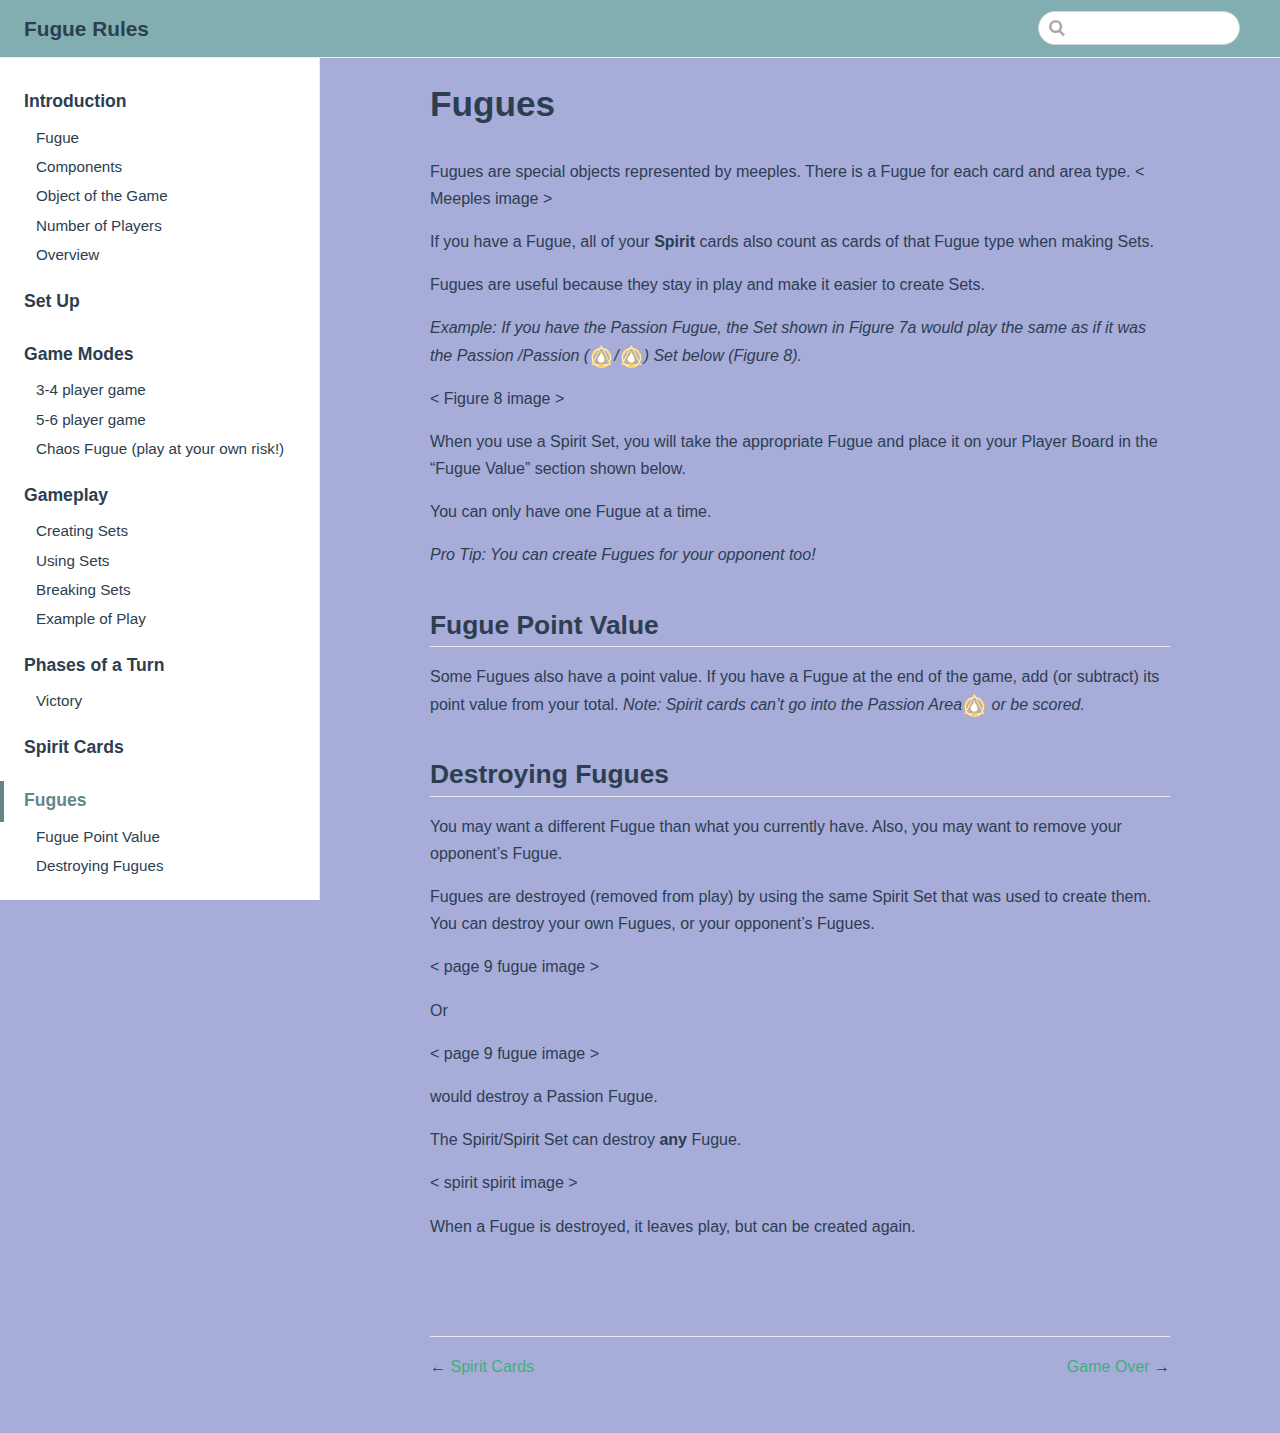
==== commit 25ec9364: "Updates on colors, added Figure images. Reorganized Solo Rules Page." ====
--- a/fugue/Fugues/index.html
+++ b/fugue/Fugues/index.html
@@ -7,11 +7,11 @@
     <meta name="description" content="Description goes here">
     
     
-    <link rel="preload" href="/fugue/assets/css/0.styles.88f296fe.css" as="style"><link rel="preload" href="/fugue/assets/js/app.46756ac3.js" as="script"><link rel="preload" href="/fugue/assets/js/2.02e9f8c8.js" as="script"><link rel="preload" href="/fugue/assets/js/7.43071df7.js" as="script"><link rel="preload" href="/fugue/assets/js/6.11dcff0d.js" as="script"><link rel="prefetch" href="/fugue/assets/js/10.6f61e33d.js"><link rel="prefetch" href="/fugue/assets/js/11.e72799b8.js"><link rel="prefetch" href="/fugue/assets/js/12.5b3c1c44.js"><link rel="prefetch" href="/fugue/assets/js/13.01d6e19c.js"><link rel="prefetch" href="/fugue/assets/js/14.5f040e18.js"><link rel="prefetch" href="/fugue/assets/js/15.8a1c7da3.js"><link rel="prefetch" href="/fugue/assets/js/16.2c269740.js"><link rel="prefetch" href="/fugue/assets/js/17.e0b502f6.js"><link rel="prefetch" href="/fugue/assets/js/3.f5a2413c.js"><link rel="prefetch" href="/fugue/assets/js/4.ca88965a.js"><link rel="prefetch" href="/fugue/assets/js/5.1671ed8a.js"><link rel="prefetch" href="/fugue/assets/js/8.1b268889.js"><link rel="prefetch" href="/fugue/assets/js/9.892fc7c8.js">
-    <link rel="stylesheet" href="/fugue/assets/css/0.styles.88f296fe.css">
+    <link rel="preload" href="/fugue/assets/css/0.styles.de87621c.css" as="style"><link rel="preload" href="/fugue/assets/js/app.e58a4396.js" as="script"><link rel="preload" href="/fugue/assets/js/2.02e9f8c8.js" as="script"><link rel="preload" href="/fugue/assets/js/7.43071df7.js" as="script"><link rel="preload" href="/fugue/assets/js/6.1a6fd545.js" as="script"><link rel="prefetch" href="/fugue/assets/js/10.ce5c8e5d.js"><link rel="prefetch" href="/fugue/assets/js/11.f41e5b73.js"><link rel="prefetch" href="/fugue/assets/js/12.b8ff4266.js"><link rel="prefetch" href="/fugue/assets/js/13.37bd0e7f.js"><link rel="prefetch" href="/fugue/assets/js/14.c78bd16f.js"><link rel="prefetch" href="/fugue/assets/js/15.ff1063b5.js"><link rel="prefetch" href="/fugue/assets/js/16.2c269740.js"><link rel="prefetch" href="/fugue/assets/js/17.e0b502f6.js"><link rel="prefetch" href="/fugue/assets/js/3.f5a2413c.js"><link rel="prefetch" href="/fugue/assets/js/4.ca88965a.js"><link rel="prefetch" href="/fugue/assets/js/5.20b47cf7.js"><link rel="prefetch" href="/fugue/assets/js/8.1b268889.js"><link rel="prefetch" href="/fugue/assets/js/9.51782300.js">
+    <link rel="stylesheet" href="/fugue/assets/css/0.styles.de87621c.css">
   </head>
   <body>
-    <div id="app" data-server-rendered="true"><div class="theme-container"><header class="navbar"><div class="sidebar-button"><svg xmlns="http://www.w3.org/2000/svg" aria-hidden="true" role="img" viewBox="0 0 448 512" class="icon"><path fill="currentColor" d="M436 124H12c-6.627 0-12-5.373-12-12V80c0-6.627 5.373-12 12-12h424c6.627 0 12 5.373 12 12v32c0 6.627-5.373 12-12 12zm0 160H12c-6.627 0-12-5.373-12-12v-32c0-6.627 5.373-12 12-12h424c6.627 0 12 5.373 12 12v32c0 6.627-5.373 12-12 12zm0 160H12c-6.627 0-12-5.373-12-12v-32c0-6.627 5.373-12 12-12h424c6.627 0 12 5.373 12 12v32c0 6.627-5.373 12-12 12z"></path></svg></div> <a href="/fugue/" class="home-link router-link-active"><!----> <span class="site-name">Fugue Rules</span></a> <div class="links"><div class="search-box"><input aria-label="Search" autocomplete="off" spellcheck="false" value=""> <!----></div> <!----></div></header> <div class="sidebar-mask"></div> <aside class="sidebar"><!---->  <ul class="sidebar-links"><li><a href="/fugue/" class="sidebar-link">Introduction</a><ul class="sidebar-sub-headers"><li class="sidebar-sub-header"><a href="/fugue/#fugue" class="sidebar-link">Fugue</a></li><li class="sidebar-sub-header"><a href="/fugue/#components" class="sidebar-link">Components</a></li><li class="sidebar-sub-header"><a href="/fugue/#object-of-the-game" class="sidebar-link">Object of the Game</a></li><li class="sidebar-sub-header"><a href="/fugue/#number-of-players" class="sidebar-link">Number of Players</a></li><li class="sidebar-sub-header"><a href="/fugue/#overview" class="sidebar-link">Overview</a></li></ul></li><li><a href="/fugue/Setup/" class="sidebar-link">Set Up</a></li><li><a href="/fugue/GameModes/" class="sidebar-link">Game Modes</a><ul class="sidebar-sub-headers"><li class="sidebar-sub-header"><a href="/fugue/GameModes/#_3-4-player-game" class="sidebar-link">3-4 player game</a></li><li class="sidebar-sub-header"><a href="/fugue/GameModes/#_5-6-player-game" class="sidebar-link">5-6 player game</a></li><li class="sidebar-sub-header"><a href="/fugue/GameModes/#chaos-fugue-play-at-your-own-risk" class="sidebar-link">Chaos Fugue (play at your own risk!)</a></li></ul></li><li><a href="/fugue/Gameplay/" class="sidebar-link">Gameplay</a><ul class="sidebar-sub-headers"><li class="sidebar-sub-header"><a href="/fugue/Gameplay/#creating-sets" class="sidebar-link">Creating Sets</a></li><li class="sidebar-sub-header"><a href="/fugue/Gameplay/#using-sets" class="sidebar-link">Using Sets</a></li><li class="sidebar-sub-header"><a href="/fugue/Gameplay/#breaking-sets" class="sidebar-link">Breaking Sets</a></li><li class="sidebar-sub-header"><a href="/fugue/Gameplay/#example-of-play" class="sidebar-link">Example of Play</a></li></ul></li><li><a href="/fugue/Phases/" class="sidebar-link">Phases of a Turn</a><ul class="sidebar-sub-headers"><li class="sidebar-sub-header"><a href="/fugue/Phases/#victory" class="sidebar-link">Victory</a></li></ul></li><li><a href="/fugue/SpiritCards/" class="sidebar-link">Spirit Cards</a></li><li><a href="/fugue/Fugues/" class="active sidebar-link">Fugues</a><ul class="sidebar-sub-headers"><li class="sidebar-sub-header"><a href="/fugue/Fugues/#fugue-point-value" class="sidebar-link">Fugue Point Value</a></li><li class="sidebar-sub-header"><a href="/fugue/Fugues/#destroying-fugues" class="sidebar-link">Destroying Fugues</a></li></ul></li><li><a href="/fugue/Gameover/" class="sidebar-link">Game Over</a><ul class="sidebar-sub-headers"><li class="sidebar-sub-header"><a href="/fugue/Gameover/#victory" class="sidebar-link">Victory</a></li><li class="sidebar-sub-header"><a href="/fugue/Gameover/#ties" class="sidebar-link">Ties</a></li></ul></li><li><a href="/fugue/SetExplanationAndExamples/" class="sidebar-link">Set Explanations and Examples</a></li><li><a href="/fugue/SoloModes/" class="sidebar-link">Solo Modes</a><ul class="sidebar-sub-headers"><li class="sidebar-sub-header"><a href="/fugue/SoloModes/#left-brain-vs-right-brain-beta" class="sidebar-link">Left Brain vs Right Brain (Beta)</a></li><li class="sidebar-sub-header"><a href="/fugue/SoloModes/#solo-challenge" class="sidebar-link">Solo Challenge</a></li><li class="sidebar-sub-header"><a href="/fugue/SoloModes/#left-brain-versus-right-brain-beta" class="sidebar-link">Left Brain Versus Right Brain (beta)</a></li></ul></li></ul> </aside> <main class="page"> <div class="content default"><h1 id="fugues"><a href="#fugues" aria-hidden="true" class="header-anchor">#</a> Fugues</h1> <p>Fugues are special objects represented by meeples. There is a Fugue for each card and area type.
+    <div id="app" data-server-rendered="true"><div class="theme-container"><header class="navbar"><div class="sidebar-button"><svg xmlns="http://www.w3.org/2000/svg" aria-hidden="true" role="img" viewBox="0 0 448 512" class="icon"><path fill="currentColor" d="M436 124H12c-6.627 0-12-5.373-12-12V80c0-6.627 5.373-12 12-12h424c6.627 0 12 5.373 12 12v32c0 6.627-5.373 12-12 12zm0 160H12c-6.627 0-12-5.373-12-12v-32c0-6.627 5.373-12 12-12h424c6.627 0 12 5.373 12 12v32c0 6.627-5.373 12-12 12zm0 160H12c-6.627 0-12-5.373-12-12v-32c0-6.627 5.373-12 12-12h424c6.627 0 12 5.373 12 12v32c0 6.627-5.373 12-12 12z"></path></svg></div> <a href="/fugue/" class="home-link router-link-active"><!----> <span class="site-name">Fugue Rules</span></a> <div class="links"><div class="search-box"><input aria-label="Search" autocomplete="off" spellcheck="false" value=""> <!----></div> <!----></div></header> <div class="sidebar-mask"></div> <aside class="sidebar"><!---->  <ul class="sidebar-links"><li><a href="/fugue/" class="sidebar-link">Introduction</a><ul class="sidebar-sub-headers"><li class="sidebar-sub-header"><a href="/fugue/#fugue" class="sidebar-link">Fugue</a></li><li class="sidebar-sub-header"><a href="/fugue/#components" class="sidebar-link">Components</a></li><li class="sidebar-sub-header"><a href="/fugue/#object-of-the-game" class="sidebar-link">Object of the Game</a></li><li class="sidebar-sub-header"><a href="/fugue/#number-of-players" class="sidebar-link">Number of Players</a></li><li class="sidebar-sub-header"><a href="/fugue/#overview" class="sidebar-link">Overview</a></li></ul></li><li><a href="/fugue/Setup/" class="sidebar-link">Set Up</a></li><li><a href="/fugue/GameModes/" class="sidebar-link">Game Modes</a><ul class="sidebar-sub-headers"><li class="sidebar-sub-header"><a href="/fugue/GameModes/#_3-4-player-game" class="sidebar-link">3-4 player game</a></li><li class="sidebar-sub-header"><a href="/fugue/GameModes/#_5-6-player-game" class="sidebar-link">5-6 player game</a></li><li class="sidebar-sub-header"><a href="/fugue/GameModes/#chaos-fugue-play-at-your-own-risk" class="sidebar-link">Chaos Fugue (play at your own risk!)</a></li></ul></li><li><a href="/fugue/Gameplay/" class="sidebar-link">Gameplay</a><ul class="sidebar-sub-headers"><li class="sidebar-sub-header"><a href="/fugue/Gameplay/#creating-sets" class="sidebar-link">Creating Sets</a></li><li class="sidebar-sub-header"><a href="/fugue/Gameplay/#using-sets" class="sidebar-link">Using Sets</a></li><li class="sidebar-sub-header"><a href="/fugue/Gameplay/#breaking-sets" class="sidebar-link">Breaking Sets</a></li><li class="sidebar-sub-header"><a href="/fugue/Gameplay/#example-of-play" class="sidebar-link">Example of Play</a></li></ul></li><li><a href="/fugue/Phases/" class="sidebar-link">Phases of a Turn</a><ul class="sidebar-sub-headers"><li class="sidebar-sub-header"><a href="/fugue/Phases/#victory" class="sidebar-link">Victory</a></li></ul></li><li><a href="/fugue/SpiritCards/" class="sidebar-link">Spirit Cards</a></li><li><a href="/fugue/Fugues/" class="active sidebar-link">Fugues</a><ul class="sidebar-sub-headers"><li class="sidebar-sub-header"><a href="/fugue/Fugues/#fugue-point-value" class="sidebar-link">Fugue Point Value</a></li><li class="sidebar-sub-header"><a href="/fugue/Fugues/#destroying-fugues" class="sidebar-link">Destroying Fugues</a></li></ul></li><li><a href="/fugue/Gameover/" class="sidebar-link">Game Over</a><ul class="sidebar-sub-headers"><li class="sidebar-sub-header"><a href="/fugue/Gameover/#victory" class="sidebar-link">Victory</a></li><li class="sidebar-sub-header"><a href="/fugue/Gameover/#ties" class="sidebar-link">Ties</a></li></ul></li><li><a href="/fugue/SetExplanationAndExamples/" class="sidebar-link">Set Explanations and Examples</a></li><li><a href="/fugue/SoloModes/" class="sidebar-link">Solo Modes</a><ul class="sidebar-sub-headers"><li class="sidebar-sub-header"><a href="/fugue/SoloModes/#solo-challenge" class="sidebar-link">Solo Challenge</a></li><li class="sidebar-sub-header"><a href="/fugue/SoloModes/#left-brain-versus-right-brain-beta" class="sidebar-link">Left Brain Versus Right Brain (beta)</a></li></ul></li></ul> </aside> <main class="page"> <div class="content default"><h1 id="fugues"><a href="#fugues" aria-hidden="true" class="header-anchor">#</a> Fugues</h1> <p>Fugues are special objects represented by meeples. There is a Fugue for each card and area type.
 &lt; Meeples image &gt;</p> <p>If you have a Fugue, all of your <strong>Spirit</strong> cards also count as cards of that Fugue type when making Sets.</p> <p>Fugues are useful because they stay in play and make it easier to create Sets.</p> <p><em>Example: If you have the Passion Fugue, the Set shown in Figure 7a would play the same as if it was the Passion /Passion (<span><img src="/fugue/P_icon.png"></span>/<span><img src="/fugue/P_icon.png"></span>) Set below (Figure 8).</em></p> <p>&lt; Figure 8 image &gt;</p> <p>When you use a Spirit Set, you will take the appropriate Fugue and place it on your Player Board in the “Fugue Value” section shown below.</p> <p>You can only have one Fugue at a time.</p> <p><em>Pro Tip: You can create Fugues for your opponent too!</em></p> <h2 id="fugue-point-value"><a href="#fugue-point-value" aria-hidden="true" class="header-anchor">#</a> Fugue Point Value</h2> <p>Some Fugues also have a point value. If you have a Fugue at the end of the game, add (or subtract) its point value from your total.
 <em>Note: Spirit cards can’t go into the Passion Area<span><img src="/fugue/P_icon.png"></span> or be scored.</em></p> <h2 id="destroying-fugues"><a href="#destroying-fugues" aria-hidden="true" class="header-anchor">#</a> Destroying Fugues</h2> <p>You may want a different Fugue than what you currently have. Also, you may want to remove your opponent’s Fugue.</p> <p>Fugues are destroyed (removed from play) by using the same Spirit Set that was used to create them. You can destroy your own Fugues, or your opponent’s Fugues.</p> <p>&lt; page 9 fugue image &gt;</p> <p>Or</p> <p>&lt; page 9 fugue image &gt;</p> <p>would destroy a Passion Fugue.</p> <p>The Spirit/Spirit Set can destroy <strong>any</strong> Fugue.</p> <p>&lt; spirit spirit image &gt;</p> <p>When a Fugue is destroyed, it leaves play, but can be created again.</p></div> <footer class="page-edit"><!----> <!----></footer> <div class="page-nav"><p class="inner"><span class="prev">
         ←
@@ -22,6 +22,6 @@
         </a>
         →
       </span></p></div> </main></div><div class="global-ui"></div></div>
-    <script src="/fugue/assets/js/app.46756ac3.js" defer></script><script src="/fugue/assets/js/2.02e9f8c8.js" defer></script><script src="/fugue/assets/js/7.43071df7.js" defer></script><script src="/fugue/assets/js/6.11dcff0d.js" defer></script>
+    <script src="/fugue/assets/js/app.e58a4396.js" defer></script><script src="/fugue/assets/js/2.02e9f8c8.js" defer></script><script src="/fugue/assets/js/7.43071df7.js" defer></script><script src="/fugue/assets/js/6.1a6fd545.js" defer></script>
   </body>
 </html>
--- a/fugue/assets/css/0.styles.de87621c.css
+++ b/fugue/assets/css/0.styles.de87621c.css
@@ -0,0 +1 @@
+#nprogress{pointer-events:none}#nprogress .bar{background:#3eaf7c;position:fixed;z-index:1031;top:0;left:0;width:100%;height:2px}#nprogress .peg{display:block;position:absolute;right:0;width:100px;height:100%;-webkit-box-shadow:0 0 10px #3eaf7c,0 0 5px #3eaf7c;box-shadow:0 0 10px #3eaf7c,0 0 5px #3eaf7c;opacity:1;-webkit-transform:rotate(3deg) translateY(-4px);transform:rotate(3deg) translateY(-4px)}#nprogress .spinner{display:block;position:fixed;z-index:1031;top:15px;right:15px}#nprogress .spinner-icon{width:18px;height:18px;-webkit-box-sizing:border-box;box-sizing:border-box;border:2px solid transparent;border-top-color:#3eaf7c;border-left-color:#3eaf7c;border-radius:50%;-webkit-animation:nprogress-spinner .4s linear infinite;animation:nprogress-spinner .4s linear infinite}.nprogress-custom-parent{overflow:hidden;position:relative}.nprogress-custom-parent #nprogress .bar,.nprogress-custom-parent #nprogress .spinner{position:absolute}@-webkit-keyframes nprogress-spinner{0%{-webkit-transform:rotate(0deg);transform:rotate(0deg)}to{-webkit-transform:rotate(1turn);transform:rotate(1turn)}}@keyframes nprogress-spinner{0%{-webkit-transform:rotate(0deg);transform:rotate(0deg)}to{-webkit-transform:rotate(1turn);transform:rotate(1turn)}}.icon.outbound{color:#aaa;display:inline-block;vertical-align:middle;position:relative;top:-1px}.home{padding:3.6rem 2rem 0;max-width:960px;margin:0 auto;display:block}.home .hero{text-align:center}.home .hero img{max-width:100%;max-height:280px;display:block;margin:3rem auto 1.5rem}.home .hero h1{font-size:3rem}.home .hero .action,.home .hero .description,.home .hero h1{margin:1.8rem auto}.home .hero .description{max-width:35rem;font-size:1.6rem;line-height:1.3;color:#6a8bad}.home .hero .action-button{display:inline-block;font-size:1.2rem;color:#fff;background-color:#3eaf7c;padding:.8rem 1.6rem;border-radius:4px;-webkit-transition:background-color .1s ease;transition:background-color .1s ease;-webkit-box-sizing:border-box;box-sizing:border-box;border-bottom:1px solid #389d70}.home .hero .action-button:hover{background-color:#4abf8a}.home .features{border-top:1px solid #eaecef;padding:1.2rem 0;margin-top:2.5rem;display:-webkit-box;display:-ms-flexbox;display:flex;-ms-flex-wrap:wrap;flex-wrap:wrap;-webkit-box-align:start;-ms-flex-align:start;align-items:flex-start;-ms-flex-line-pack:stretch;align-content:stretch;-webkit-box-pack:justify;-ms-flex-pack:justify;justify-content:space-between}.home .feature{-webkit-box-flex:1;-ms-flex-positive:1;flex-grow:1;-ms-flex-preferred-size:30%;flex-basis:30%;max-width:30%}.home .feature h2{font-size:1.4rem;font-weight:500;border-bottom:none;padding-bottom:0;color:#3a5169}.home .feature p{color:#4e6e8e}.home .footer{padding:2.5rem;border-top:1px solid #eaecef;text-align:center;color:#4e6e8e}@media (max-width:719px){.home .features{-webkit-box-orient:vertical;-webkit-box-direction:normal;-ms-flex-direction:column;flex-direction:column}.home .feature{max-width:100%;padding:0 2.5rem}}@media (max-width:419px){.home{padding-left:1.5rem;padding-right:1.5rem}.home .hero img{max-height:210px;margin:2rem auto 1.2rem}.home .hero h1{font-size:2rem}.home .hero .action,.home .hero .description,.home .hero h1{margin:1.2rem auto}.home .hero .description{font-size:1.2rem}.home .hero .action-button{font-size:1rem;padding:.6rem 1.2rem}.home .feature h2{font-size:1.25rem}}.search-box{display:inline-block;position:relative;margin-right:1rem}.search-box input{cursor:text;width:10rem;height:2rem;color:#4e6e8e;display:inline-block;border:1px solid #cfd4db;border-radius:2rem;font-size:.9rem;line-height:2rem;padding:0 .5rem 0 2rem;outline:none;-webkit-transition:all .2s ease;transition:all .2s ease;background:#fff url(/fugue/assets/img/search.83621669.svg) .6rem .5rem no-repeat;background-size:1rem}.search-box input:focus{cursor:auto;border-color:#3eaf7c}.search-box .suggestions{background:#fff;width:20rem;position:absolute;top:1.5rem;border:1px solid #cfd4db;border-radius:6px;padding:.4rem;list-style-type:none}.search-box .suggestions.align-right{right:0}.search-box .suggestion{line-height:1.4;padding:.4rem .6rem;border-radius:4px;cursor:pointer}.search-box .suggestion a{white-space:normal;color:#5d82a6}.search-box .suggestion a .page-title{font-weight:600}.search-box .suggestion a .header{font-size:.9em;margin-left:.25em}.search-box .suggestion.focused{background-color:#f3f4f5}.search-box .suggestion.focused a{color:#3eaf7c}@media (max-width:959px){.search-box input{cursor:pointer;width:0;border-color:transparent;position:relative}.search-box input:focus{cursor:text;left:0;width:10rem}}@media (-ms-high-contrast:none){.search-box input{height:2rem}}@media (max-width:959px) and (min-width:719px){.search-box .suggestions{left:0}}@media (max-width:719px){.search-box{margin-right:0}.search-box input{left:1rem}.search-box .suggestions{right:0}}@media (max-width:419px){.search-box .suggestions{width:calc(100vw - 4rem)}.search-box input:focus{width:8rem}}.sidebar-button{cursor:pointer;display:none;width:1.25rem;height:1.25rem;position:absolute;padding:.6rem;top:.6rem;left:1rem}.sidebar-button .icon{display:block;width:1.25rem;height:1.25rem}@media (max-width:719px){.sidebar-button{display:block}}.dropdown-enter,.dropdown-leave-to{height:0!important}.dropdown-wrapper{cursor:pointer}.dropdown-wrapper .dropdown-title{display:block}.dropdown-wrapper .dropdown-title:hover{border-color:transparent}.dropdown-wrapper .dropdown-title .arrow{vertical-align:middle;margin-top:-1px;margin-left:.4rem}.dropdown-wrapper .nav-dropdown .dropdown-item{color:inherit;line-height:1.7rem}.dropdown-wrapper .nav-dropdown .dropdown-item h4{margin:.45rem 0 0;border-top:1px solid #eee;padding:.45rem 1.5rem 0 1.25rem}.dropdown-wrapper .nav-dropdown .dropdown-item .dropdown-subitem-wrapper{padding:0;list-style:none}.dropdown-wrapper .nav-dropdown .dropdown-item .dropdown-subitem-wrapper .dropdown-subitem{font-size:.9em}.dropdown-wrapper .nav-dropdown .dropdown-item a{display:block;line-height:1.7rem;position:relative;border-bottom:none;font-weight:400;margin-bottom:0;padding:0 1.5rem 0 1.25rem}.dropdown-wrapper .nav-dropdown .dropdown-item a.router-link-active,.dropdown-wrapper .nav-dropdown .dropdown-item a:hover{color:#3eaf7c}.dropdown-wrapper .nav-dropdown .dropdown-item a.router-link-active:after{content:"";width:0;height:0;border-left:5px solid #3eaf7c;border-top:3px solid transparent;border-bottom:3px solid transparent;position:absolute;top:calc(50% - 2px);left:9px}.dropdown-wrapper .nav-dropdown .dropdown-item:first-child h4{margin-top:0;padding-top:0;border-top:0}@media (max-width:719px){.dropdown-wrapper.open .dropdown-title{margin-bottom:.5rem}.dropdown-wrapper .nav-dropdown{-webkit-transition:height .1s ease-out;transition:height .1s ease-out;overflow:hidden}.dropdown-wrapper .nav-dropdown .dropdown-item h4{border-top:0;margin-top:0;padding-top:0}.dropdown-wrapper .nav-dropdown .dropdown-item>a,.dropdown-wrapper .nav-dropdown .dropdown-item h4{font-size:15px;line-height:2rem}.dropdown-wrapper .nav-dropdown .dropdown-item .dropdown-subitem{font-size:14px;padding-left:1rem}}@media (min-width:719px){.dropdown-wrapper{height:1.8rem}.dropdown-wrapper:hover .nav-dropdown{display:block!important}.dropdown-wrapper .dropdown-title .arrow{border-left:4px solid transparent;border-right:4px solid transparent;border-top:6px solid #ccc;border-bottom:0}.dropdown-wrapper .nav-dropdown{display:none;height:auto!important;-webkit-box-sizing:border-box;box-sizing:border-box;max-height:calc(100vh - 2.7rem);overflow-y:auto;position:absolute;top:100%;right:0;background-color:#fff;padding:.6rem 0;border:1px solid #ddd;border-bottom-color:#ccc;text-align:left;border-radius:.25rem;white-space:nowrap;margin:0}}.nav-links{display:inline-block}.nav-links a{line-height:1.4rem;color:inherit}.nav-links a.router-link-active,.nav-links a:hover{color:#3eaf7c}.nav-links .nav-item{position:relative;display:inline-block;margin-left:1.5rem;line-height:2rem}.nav-links .nav-item:first-child{margin-left:0}.nav-links .repo-link{margin-left:1.5rem}@media (max-width:719px){.nav-links .nav-item,.nav-links .repo-link{margin-left:0}}@media (min-width:719px){.nav-links a.router-link-active,.nav-links a:hover{color:#2c3e50}.nav-item>a:not(.external).router-link-active,.nav-item>a:not(.external):hover{margin-bottom:-2px;border-bottom:2px solid #46bd87}}.navbar{padding:.7rem 1.5rem;line-height:2.2rem}.navbar a,.navbar img,.navbar span{display:inline-block}.navbar .logo{height:2.2rem;min-width:2.2rem;margin-right:.8rem;vertical-align:top}.navbar .site-name{font-size:1.3rem;font-weight:600;color:#2c3e50;position:relative}.navbar .links{padding-left:1.5rem;-webkit-box-sizing:border-box;box-sizing:border-box;background-color:#fff;white-space:nowrap;font-size:.9rem;position:absolute;right:1.5rem;top:.7rem;display:-webkit-box;display:-ms-flexbox;display:flex}.navbar .links .search-box{-webkit-box-flex:0;-ms-flex:0 0 auto;flex:0 0 auto;vertical-align:top}@media (max-width:719px){.navbar{padding-left:4rem}.navbar .can-hide{display:none}.navbar .links{padding-left:1.5rem}}.page-edit,.page-nav{max-width:740px;margin:0 auto;padding:2rem 2.5rem}@media (max-width:959px){.page-edit,.page-nav{padding:2rem}}@media (max-width:419px){.page-edit,.page-nav{padding:1.5rem}}.page{padding-bottom:2rem;display:block}.page-edit{padding-top:1rem;padding-bottom:1rem;overflow:auto}.page-edit .edit-link{display:inline-block}.page-edit .edit-link a{color:#4e6e8e;margin-right:.25rem}.page-edit .last-updated{float:right;font-size:.9em}.page-edit .last-updated .prefix{font-weight:500;color:#4e6e8e}.page-edit .last-updated .time{font-weight:400;color:#aaa}.page-nav{padding-top:1rem;padding-bottom:0}.page-nav .inner{min-height:2rem;margin-top:0;border-top:1px solid #eaecef;padding-top:1rem;overflow:auto}.page-nav .next{float:right}@media (max-width:719px){.page-edit .edit-link{margin-bottom:.5rem}.page-edit .last-updated{font-size:.8em;float:none;text-align:left}}.sidebar-group .sidebar-group{padding-left:.5em}.sidebar-group:not(.collapsable) .sidebar-heading:not(.clickable){cursor:auto;color:inherit}.sidebar-group.is-sub-group{padding-left:0}.sidebar-group.is-sub-group>.sidebar-heading{font-size:.95em;line-height:1.4;font-weight:400;padding-left:2rem}.sidebar-group.is-sub-group>.sidebar-heading:not(.clickable){opacity:.5}.sidebar-group.is-sub-group>.sidebar-group-items{padding-left:1rem}.sidebar-group.is-sub-group>.sidebar-group-items>li>.sidebar-link{font-size:.95em;border-left:none}.sidebar-group.depth-2>.sidebar-heading{border-left:none}.sidebar-heading{color:#2c3e50;-webkit-transition:color .15s ease;transition:color .15s ease;cursor:pointer;font-size:1.1em;font-weight:700;padding:.35rem 1.5rem .35rem 1.25rem;width:100%;-webkit-box-sizing:border-box;box-sizing:border-box;margin:0;border-left:.25rem solid transparent}.sidebar-heading.open,.sidebar-heading:hover{color:inherit}.sidebar-heading .arrow{position:relative;top:-.12em;left:.5em}.sidebar-heading.clickable.active{font-weight:600;color:#3eaf7c;border-left-color:#3eaf7c}.sidebar-heading.clickable:hover{color:#3eaf7c}.sidebar-group-items{-webkit-transition:height .1s ease-out;transition:height .1s ease-out;font-size:.95em;overflow:hidden}.sidebar .sidebar-sub-headers{padding-left:1rem;font-size:.95em}a.sidebar-link{font-size:1em;font-weight:400;display:inline-block;color:#2c3e50;border-left:.25rem solid transparent;padding:.35rem 1rem .35rem 1.25rem;line-height:1.4;width:100%;-webkit-box-sizing:border-box;box-sizing:border-box}a.sidebar-link:hover{color:#3eaf7c}a.sidebar-link.active{font-weight:600;color:#3eaf7c;border-left-color:#3eaf7c}.sidebar-group a.sidebar-link{padding-left:2rem}.sidebar-sub-headers a.sidebar-link{padding-top:.25rem;padding-bottom:.25rem;border-left:none}.sidebar-sub-headers a.sidebar-link.active{font-weight:500}.sidebar ul{padding:0;margin:0;list-style-type:none}.sidebar a{display:inline-block}.sidebar .nav-links{display:none;border-bottom:1px solid #eaecef;padding:.5rem 0 .75rem 0}.sidebar .nav-links a{font-weight:600}.sidebar .nav-links .nav-item,.sidebar .nav-links .repo-link{display:block;line-height:1.25rem;font-size:1.1em;padding:.5rem 0 .5rem 1.5rem}.sidebar>.sidebar-links{padding:1.5rem 0}.sidebar>.sidebar-links>li>a.sidebar-link{font-size:1.1em;line-height:1.7;font-weight:700}.sidebar>.sidebar-links>li:not(:first-child){margin-top:.75rem}@media (max-width:719px){.sidebar .nav-links{display:block}.sidebar .nav-links .dropdown-wrapper .nav-dropdown .dropdown-item a.router-link-active:after{top:calc(1rem - 2px)}.sidebar>.sidebar-links{padding:1rem 0}}code[class*=language-],pre[class*=language-]{color:#ccc;background:none;font-family:Consolas,Monaco,Andale Mono,Ubuntu Mono,monospace;font-size:1em;text-align:left;white-space:pre;word-spacing:normal;word-break:normal;word-wrap:normal;line-height:1.5;-moz-tab-size:4;-o-tab-size:4;tab-size:4;-webkit-hyphens:none;-ms-hyphens:none;hyphens:none}pre[class*=language-]{padding:1em;margin:.5em 0;overflow:auto}:not(pre)>code[class*=language-],pre[class*=language-]{background:#2d2d2d}:not(pre)>code[class*=language-]{padding:.1em;border-radius:.3em;white-space:normal}.token.block-comment,.token.cdata,.token.comment,.token.doctype,.token.prolog{color:#999}.token.punctuation{color:#ccc}.token.attr-name,.token.deleted,.token.namespace,.token.tag{color:#e2777a}.token.function-name{color:#6196cc}.token.boolean,.token.function,.token.number{color:#f08d49}.token.class-name,.token.constant,.token.property,.token.symbol{color:#f8c555}.token.atrule,.token.builtin,.token.important,.token.keyword,.token.selector{color:#cc99cd}.token.attr-value,.token.char,.token.regex,.token.string,.token.variable{color:#7ec699}.token.entity,.token.operator,.token.url{color:#67cdcc}.token.bold,.token.important{font-weight:700}.token.italic{font-style:italic}.token.entity{cursor:help}.token.inserted{color:green}.content code{color:#476582;padding:.25rem .5rem;margin:0;font-size:.85em;background-color:rgba(27,31,35,.05);border-radius:3px}.content code .token.deleted{color:#ec5975}.content code .token.inserted{color:#3eaf7c}.content pre,.content pre[class*=language-]{line-height:1.4;padding:1.25rem 1.5rem;margin:.85rem 0;background-color:#282c34;border-radius:6px;overflow:auto}.content pre[class*=language-] code,.content pre code{color:#fff;padding:0;background-color:transparent;border-radius:0}div[class*=language-]{position:relative;background-color:#282c34;border-radius:6px}div[class*=language-] .highlight-lines{-webkit-user-select:none;-moz-user-select:none;-ms-user-select:none;user-select:none;padding-top:1.3rem;position:absolute;top:0;left:0;width:100%;line-height:1.4}div[class*=language-] .highlight-lines .highlighted{background-color:rgba(0,0,0,.66)}div[class*=language-] pre,div[class*=language-] pre[class*=language-]{background:transparent;position:relative;z-index:1}div[class*=language-]:before{position:absolute;z-index:3;top:.8em;right:1em;font-size:.75rem;color:hsla(0,0%,100%,.4)}div[class*=language-]:not(.line-numbers-mode) .line-numbers-wrapper{display:none}div[class*=language-].line-numbers-mode .highlight-lines .highlighted{position:relative}div[class*=language-].line-numbers-mode .highlight-lines .highlighted:before{content:" ";position:absolute;z-index:3;left:0;top:0;display:block;width:3.5rem;height:100%;background-color:rgba(0,0,0,.66)}div[class*=language-].line-numbers-mode pre{padding-left:4.5rem;vertical-align:middle}div[class*=language-].line-numbers-mode .line-numbers-wrapper{position:absolute;top:0;width:3.5rem;text-align:center;color:hsla(0,0%,100%,.3);padding:1.25rem 0;line-height:1.4}div[class*=language-].line-numbers-mode .line-numbers-wrapper .line-number,div[class*=language-].line-numbers-mode .line-numbers-wrapper br{-webkit-user-select:none;-moz-user-select:none;-ms-user-select:none;user-select:none}div[class*=language-].line-numbers-mode .line-numbers-wrapper .line-number{position:relative;z-index:4;font-size:.85em}div[class*=language-].line-numbers-mode:after{content:"";position:absolute;z-index:2;top:0;left:0;width:3.5rem;height:100%;border-radius:6px 0 0 6px;border-right:1px solid rgba(0,0,0,.66);background-color:#282c34}div[class~=language-js]:before{content:"js"}div[class~=language-ts]:before{content:"ts"}div[class~=language-html]:before{content:"html"}div[class~=language-md]:before{content:"md"}div[class~=language-vue]:before{content:"vue"}div[class~=language-css]:before{content:"css"}div[class~=language-sass]:before{content:"sass"}div[class~=language-scss]:before{content:"scss"}div[class~=language-less]:before{content:"less"}div[class~=language-stylus]:before{content:"stylus"}div[class~=language-go]:before{content:"go"}div[class~=language-java]:before{content:"java"}div[class~=language-c]:before{content:"c"}div[class~=language-sh]:before{content:"sh"}div[class~=language-yaml]:before{content:"yaml"}div[class~=language-py]:before{content:"py"}div[class~=language-docker]:before{content:"docker"}div[class~=language-dockerfile]:before{content:"dockerfile"}div[class~=language-makefile]:before{content:"makefile"}div[class~=language-javascript]:before{content:"js"}div[class~=language-typescript]:before{content:"ts"}div[class~=language-markup]:before{content:"html"}div[class~=language-markdown]:before{content:"md"}div[class~=language-json]:before{content:"json"}div[class~=language-ruby]:before{content:"rb"}div[class~=language-python]:before{content:"py"}div[class~=language-bash]:before{content:"sh"}div[class~=language-php]:before{content:"php"}.custom-block .custom-block-title{font-weight:600;margin-bottom:-.4rem}.custom-block.danger,.custom-block.tip,.custom-block.warning{padding:.1rem 1.5rem;border-left-width:.5rem;border-left-style:solid;margin:1rem 0}.custom-block.tip{background-color:#f3f5f7;border-color:#42b983}.custom-block.warning{background-color:rgba(255,229,100,.3);border-color:#e7c000;color:#6b5900}.custom-block.warning .custom-block-title{color:#b29400}.custom-block.warning a{color:#2c3e50}.custom-block.danger{background-color:#ffe6e6;border-color:#c00;color:#4d0000}.custom-block.danger .custom-block-title{color:#900}.custom-block.danger a{color:#2c3e50}.arrow{display:inline-block;width:0;height:0}.arrow.up{border-bottom:6px solid #ccc}.arrow.down,.arrow.up{border-left:4px solid transparent;border-right:4px solid transparent}.arrow.down{border-top:6px solid #ccc}.arrow.right{border-left:6px solid #ccc}.arrow.left,.arrow.right{border-top:4px solid transparent;border-bottom:4px solid transparent}.arrow.left{border-right:6px solid #ccc}.content:not(.custom){max-width:740px;margin:0 auto;padding:2rem 2.5rem}@media (max-width:959px){.content:not(.custom){padding:2rem}}@media (max-width:419px){.content:not(.custom){padding:1.5rem}}.table-of-contents .badge{vertical-align:middle}body,html{padding:0;margin:0;background-color:#fff}body{font-family:-apple-system,BlinkMacSystemFont,Segoe UI,Roboto,Oxygen,Ubuntu,Cantarell,Fira Sans,Droid Sans,Helvetica Neue,sans-serif;-webkit-font-smoothing:antialiased;-moz-osx-font-smoothing:grayscale;font-size:16px;color:#2c3e50}.page{padding-left:20rem}.navbar{z-index:20;right:0;height:3.6rem;background-color:#fff;-webkit-box-sizing:border-box;box-sizing:border-box;border-bottom:1px solid #eaecef}.navbar,.sidebar-mask{position:fixed;top:0;left:0}.sidebar-mask{z-index:9;width:100vw;height:100vh;display:none}.sidebar{font-size:16px;background-color:#fff;width:20rem;position:fixed;z-index:10;margin:0;top:3.6rem;left:0;bottom:0;-webkit-box-sizing:border-box;box-sizing:border-box;border-right:1px solid #eaecef;overflow-y:auto}.content:not(.custom)>:first-child{margin-top:3.6rem}.content:not(.custom) a:hover{text-decoration:underline}.content:not(.custom) p.demo{padding:1rem 1.5rem;border:1px solid #ddd;border-radius:4px}.content:not(.custom) img{max-width:100%}.content.custom{padding:0;margin:0}.content.custom img{max-width:100%}a{font-weight:500;text-decoration:none}a,p a code{color:#3eaf7c}p a code{font-weight:400}kbd{background:#eee;border:.15rem solid #ddd;border-bottom:.25rem solid #ddd;border-radius:.15rem;padding:0 .15em}blockquote{font-size:.9rem;color:#999;border-left:.5rem solid #dfe2e5;margin:.5rem 0;padding:.25rem 0 .25rem 1rem}blockquote>p{margin:0}ol,ul{padding-left:1.2em}strong{font-weight:600}h1,h2,h3,h4,h5,h6{font-weight:600;line-height:1.25}.content:not(.custom)>h1,.content:not(.custom)>h2,.content:not(.custom)>h3,.content:not(.custom)>h4,.content:not(.custom)>h5,.content:not(.custom)>h6{margin-top:-3.1rem;padding-top:4.6rem;margin-bottom:0}.content:not(.custom)>h1:first-child,.content:not(.custom)>h2:first-child,.content:not(.custom)>h3:first-child,.content:not(.custom)>h4:first-child,.content:not(.custom)>h5:first-child,.content:not(.custom)>h6:first-child{margin-top:-1.5rem;margin-bottom:1rem}.content:not(.custom)>h1:first-child+.custom-block,.content:not(.custom)>h1:first-child+p,.content:not(.custom)>h1:first-child+pre,.content:not(.custom)>h2:first-child+.custom-block,.content:not(.custom)>h2:first-child+p,.content:not(.custom)>h2:first-child+pre,.content:not(.custom)>h3:first-child+.custom-block,.content:not(.custom)>h3:first-child+p,.content:not(.custom)>h3:first-child+pre,.content:not(.custom)>h4:first-child+.custom-block,.content:not(.custom)>h4:first-child+p,.content:not(.custom)>h4:first-child+pre,.content:not(.custom)>h5:first-child+.custom-block,.content:not(.custom)>h5:first-child+p,.content:not(.custom)>h5:first-child+pre,.content:not(.custom)>h6:first-child+.custom-block,.content:not(.custom)>h6:first-child+p,.content:not(.custom)>h6:first-child+pre{margin-top:2rem}h1:hover .header-anchor,h2:hover .header-anchor,h3:hover .header-anchor,h4:hover .header-anchor,h5:hover .header-anchor,h6:hover .header-anchor{opacity:1}h1{font-size:2.2rem}h2{font-size:1.65rem;padding-bottom:.3rem;border-bottom:1px solid #eaecef}h3{font-size:1.35rem}a.header-anchor{font-size:.85em;float:left;margin-left:-.87em;padding-right:.23em;margin-top:.125em;opacity:0}a.header-anchor:hover{text-decoration:none}.line-number,code,kbd{font-family:source-code-pro,Menlo,Monaco,Consolas,Courier New,monospace}ol,p,ul{line-height:1.7}hr{border:0;border-top:1px solid #eaecef}table{border-collapse:collapse;margin:1rem 0;display:block;overflow-x:auto}tr{border-top:1px solid #dfe2e5}tr:nth-child(2n){background-color:#f6f8fa}td,th{border:1px solid #dfe2e5;padding:.6em 1em}.theme-container.sidebar-open .sidebar-mask{display:block}.theme-container.no-navbar .content:not(.custom)>h1,.theme-container.no-navbar h2,.theme-container.no-navbar h3,.theme-container.no-navbar h4,.theme-container.no-navbar h5,.theme-container.no-navbar h6{margin-top:1.5rem;padding-top:0}.theme-container.no-navbar .sidebar{top:0}@media (min-width:720px){.theme-container.no-sidebar .sidebar{display:none}.theme-container.no-sidebar .page{padding-left:0}}@media (max-width:959px){.sidebar{font-size:15px;width:16.4rem}.page{padding-left:16.4rem}}@media (max-width:719px){.sidebar{top:0;padding-top:3.6rem;-webkit-transform:translateX(-100%);transform:translateX(-100%);-webkit-transition:-webkit-transform .2s ease;transition:-webkit-transform .2s ease;transition:transform .2s ease;transition:transform .2s ease,-webkit-transform .2s ease}.page{padding-left:0}.theme-container.sidebar-open .sidebar{-webkit-transform:translateX(0);transform:translateX(0)}.theme-container.no-navbar .sidebar{padding-top:0}}@media (max-width:419px){h1{font-size:1.9rem}.content div[class*=language-]{margin:.85rem -1.5rem;border-radius:0}}.page{background:#a7acd9}.navbar div.links,header.navbar{background-color:#82aeb1}a.header-anchor{color:#c9c9ee}.sidebar-links a.sidebar-link.active{color:#668586;border-left-color:#668586}.sidebar-links a.sidebar-link.active:hover{color:#82aeb1}img{margin-bottom:-.5em}.badge[data-v-bb9d8740]{display:inline-block;font-size:14px;height:18px;line-height:18px;border-radius:3px;padding:0 6px;color:#fff;margin-right:5px;background-color:#42b983}.badge.middle[data-v-bb9d8740]{vertical-align:middle}.badge.top[data-v-bb9d8740]{vertical-align:top}.badge.green[data-v-bb9d8740],.badge.tip[data-v-bb9d8740]{background-color:#42b983}.badge.error[data-v-bb9d8740]{background-color:#da5961}.badge.warn[data-v-bb9d8740],.badge.warning[data-v-bb9d8740],.badge.yellow[data-v-bb9d8740]{background-color:#e7c000}--- a/fugue/assets/css/0.styles.de87621c.css
+++ b/fugue/assets/css/0.styles.de87621c.css
@@ -0,0 +1 @@
+#nprogress{pointer-events:none}#nprogress .bar{background:#3eaf7c;position:fixed;z-index:1031;top:0;left:0;width:100%;height:2px}#nprogress .peg{display:block;position:absolute;right:0;width:100px;height:100%;-webkit-box-shadow:0 0 10px #3eaf7c,0 0 5px #3eaf7c;box-shadow:0 0 10px #3eaf7c,0 0 5px #3eaf7c;opacity:1;-webkit-transform:rotate(3deg) translateY(-4px);transform:rotate(3deg) translateY(-4px)}#nprogress .spinner{display:block;position:fixed;z-index:1031;top:15px;right:15px}#nprogress .spinner-icon{width:18px;height:18px;-webkit-box-sizing:border-box;box-sizing:border-box;border:2px solid transparent;border-top-color:#3eaf7c;border-left-color:#3eaf7c;border-radius:50%;-webkit-animation:nprogress-spinner .4s linear infinite;animation:nprogress-spinner .4s linear infinite}.nprogress-custom-parent{overflow:hidden;position:relative}.nprogress-custom-parent #nprogress .bar,.nprogress-custom-parent #nprogress .spinner{position:absolute}@-webkit-keyframes nprogress-spinner{0%{-webkit-transform:rotate(0deg);transform:rotate(0deg)}to{-webkit-transform:rotate(1turn);transform:rotate(1turn)}}@keyframes nprogress-spinner{0%{-webkit-transform:rotate(0deg);transform:rotate(0deg)}to{-webkit-transform:rotate(1turn);transform:rotate(1turn)}}.icon.outbound{color:#aaa;display:inline-block;vertical-align:middle;position:relative;top:-1px}.home{padding:3.6rem 2rem 0;max-width:960px;margin:0 auto;display:block}.home .hero{text-align:center}.home .hero img{max-width:100%;max-height:280px;display:block;margin:3rem auto 1.5rem}.home .hero h1{font-size:3rem}.home .hero .action,.home .hero .description,.home .hero h1{margin:1.8rem auto}.home .hero .description{max-width:35rem;font-size:1.6rem;line-height:1.3;color:#6a8bad}.home .hero .action-button{display:inline-block;font-size:1.2rem;color:#fff;background-color:#3eaf7c;padding:.8rem 1.6rem;border-radius:4px;-webkit-transition:background-color .1s ease;transition:background-color .1s ease;-webkit-box-sizing:border-box;box-sizing:border-box;border-bottom:1px solid #389d70}.home .hero .action-button:hover{background-color:#4abf8a}.home .features{border-top:1px solid #eaecef;padding:1.2rem 0;margin-top:2.5rem;display:-webkit-box;display:-ms-flexbox;display:flex;-ms-flex-wrap:wrap;flex-wrap:wrap;-webkit-box-align:start;-ms-flex-align:start;align-items:flex-start;-ms-flex-line-pack:stretch;align-content:stretch;-webkit-box-pack:justify;-ms-flex-pack:justify;justify-content:space-between}.home .feature{-webkit-box-flex:1;-ms-flex-positive:1;flex-grow:1;-ms-flex-preferred-size:30%;flex-basis:30%;max-width:30%}.home .feature h2{font-size:1.4rem;font-weight:500;border-bottom:none;padding-bottom:0;color:#3a5169}.home .feature p{color:#4e6e8e}.home .footer{padding:2.5rem;border-top:1px solid #eaecef;text-align:center;color:#4e6e8e}@media (max-width:719px){.home .features{-webkit-box-orient:vertical;-webkit-box-direction:normal;-ms-flex-direction:column;flex-direction:column}.home .feature{max-width:100%;padding:0 2.5rem}}@media (max-width:419px){.home{padding-left:1.5rem;padding-right:1.5rem}.home .hero img{max-height:210px;margin:2rem auto 1.2rem}.home .hero h1{font-size:2rem}.home .hero .action,.home .hero .description,.home .hero h1{margin:1.2rem auto}.home .hero .description{font-size:1.2rem}.home .hero .action-button{font-size:1rem;padding:.6rem 1.2rem}.home .feature h2{font-size:1.25rem}}.search-box{display:inline-block;position:relative;margin-right:1rem}.search-box input{cursor:text;width:10rem;height:2rem;color:#4e6e8e;display:inline-block;border:1px solid #cfd4db;border-radius:2rem;font-size:.9rem;line-height:2rem;padding:0 .5rem 0 2rem;outline:none;-webkit-transition:all .2s ease;transition:all .2s ease;background:#fff url(/fugue/assets/img/search.83621669.svg) .6rem .5rem no-repeat;background-size:1rem}.search-box input:focus{cursor:auto;border-color:#3eaf7c}.search-box .suggestions{background:#fff;width:20rem;position:absolute;top:1.5rem;border:1px solid #cfd4db;border-radius:6px;padding:.4rem;list-style-type:none}.search-box .suggestions.align-right{right:0}.search-box .suggestion{line-height:1.4;padding:.4rem .6rem;border-radius:4px;cursor:pointer}.search-box .suggestion a{white-space:normal;color:#5d82a6}.search-box .suggestion a .page-title{font-weight:600}.search-box .suggestion a .header{font-size:.9em;margin-left:.25em}.search-box .suggestion.focused{background-color:#f3f4f5}.search-box .suggestion.focused a{color:#3eaf7c}@media (max-width:959px){.search-box input{cursor:pointer;width:0;border-color:transparent;position:relative}.search-box input:focus{cursor:text;left:0;width:10rem}}@media (-ms-high-contrast:none){.search-box input{height:2rem}}@media (max-width:959px) and (min-width:719px){.search-box .suggestions{left:0}}@media (max-width:719px){.search-box{margin-right:0}.search-box input{left:1rem}.search-box .suggestions{right:0}}@media (max-width:419px){.search-box .suggestions{width:calc(100vw - 4rem)}.search-box input:focus{width:8rem}}.sidebar-button{cursor:pointer;display:none;width:1.25rem;height:1.25rem;position:absolute;padding:.6rem;top:.6rem;left:1rem}.sidebar-button .icon{display:block;width:1.25rem;height:1.25rem}@media (max-width:719px){.sidebar-button{display:block}}.dropdown-enter,.dropdown-leave-to{height:0!important}.dropdown-wrapper{cursor:pointer}.dropdown-wrapper .dropdown-title{display:block}.dropdown-wrapper .dropdown-title:hover{border-color:transparent}.dropdown-wrapper .dropdown-title .arrow{vertical-align:middle;margin-top:-1px;margin-left:.4rem}.dropdown-wrapper .nav-dropdown .dropdown-item{color:inherit;line-height:1.7rem}.dropdown-wrapper .nav-dropdown .dropdown-item h4{margin:.45rem 0 0;border-top:1px solid #eee;padding:.45rem 1.5rem 0 1.25rem}.dropdown-wrapper .nav-dropdown .dropdown-item .dropdown-subitem-wrapper{padding:0;list-style:none}.dropdown-wrapper .nav-dropdown .dropdown-item .dropdown-subitem-wrapper .dropdown-subitem{font-size:.9em}.dropdown-wrapper .nav-dropdown .dropdown-item a{display:block;line-height:1.7rem;position:relative;border-bottom:none;font-weight:400;margin-bottom:0;padding:0 1.5rem 0 1.25rem}.dropdown-wrapper .nav-dropdown .dropdown-item a.router-link-active,.dropdown-wrapper .nav-dropdown .dropdown-item a:hover{color:#3eaf7c}.dropdown-wrapper .nav-dropdown .dropdown-item a.router-link-active:after{content:"";width:0;height:0;border-left:5px solid #3eaf7c;border-top:3px solid transparent;border-bottom:3px solid transparent;position:absolute;top:calc(50% - 2px);left:9px}.dropdown-wrapper .nav-dropdown .dropdown-item:first-child h4{margin-top:0;padding-top:0;border-top:0}@media (max-width:719px){.dropdown-wrapper.open .dropdown-title{margin-bottom:.5rem}.dropdown-wrapper .nav-dropdown{-webkit-transition:height .1s ease-out;transition:height .1s ease-out;overflow:hidden}.dropdown-wrapper .nav-dropdown .dropdown-item h4{border-top:0;margin-top:0;padding-top:0}.dropdown-wrapper .nav-dropdown .dropdown-item>a,.dropdown-wrapper .nav-dropdown .dropdown-item h4{font-size:15px;line-height:2rem}.dropdown-wrapper .nav-dropdown .dropdown-item .dropdown-subitem{font-size:14px;padding-left:1rem}}@media (min-width:719px){.dropdown-wrapper{height:1.8rem}.dropdown-wrapper:hover .nav-dropdown{display:block!important}.dropdown-wrapper .dropdown-title .arrow{border-left:4px solid transparent;border-right:4px solid transparent;border-top:6px solid #ccc;border-bottom:0}.dropdown-wrapper .nav-dropdown{display:none;height:auto!important;-webkit-box-sizing:border-box;box-sizing:border-box;max-height:calc(100vh - 2.7rem);overflow-y:auto;position:absolute;top:100%;right:0;background-color:#fff;padding:.6rem 0;border:1px solid #ddd;border-bottom-color:#ccc;text-align:left;border-radius:.25rem;white-space:nowrap;margin:0}}.nav-links{display:inline-block}.nav-links a{line-height:1.4rem;color:inherit}.nav-links a.router-link-active,.nav-links a:hover{color:#3eaf7c}.nav-links .nav-item{position:relative;display:inline-block;margin-left:1.5rem;line-height:2rem}.nav-links .nav-item:first-child{margin-left:0}.nav-links .repo-link{margin-left:1.5rem}@media (max-width:719px){.nav-links .nav-item,.nav-links .repo-link{margin-left:0}}@media (min-width:719px){.nav-links a.router-link-active,.nav-links a:hover{color:#2c3e50}.nav-item>a:not(.external).router-link-active,.nav-item>a:not(.external):hover{margin-bottom:-2px;border-bottom:2px solid #46bd87}}.navbar{padding:.7rem 1.5rem;line-height:2.2rem}.navbar a,.navbar img,.navbar span{display:inline-block}.navbar .logo{height:2.2rem;min-width:2.2rem;margin-right:.8rem;vertical-align:top}.navbar .site-name{font-size:1.3rem;font-weight:600;color:#2c3e50;position:relative}.navbar .links{padding-left:1.5rem;-webkit-box-sizing:border-box;box-sizing:border-box;background-color:#fff;white-space:nowrap;font-size:.9rem;position:absolute;right:1.5rem;top:.7rem;display:-webkit-box;display:-ms-flexbox;display:flex}.navbar .links .search-box{-webkit-box-flex:0;-ms-flex:0 0 auto;flex:0 0 auto;vertical-align:top}@media (max-width:719px){.navbar{padding-left:4rem}.navbar .can-hide{display:none}.navbar .links{padding-left:1.5rem}}.page-edit,.page-nav{max-width:740px;margin:0 auto;padding:2rem 2.5rem}@media (max-width:959px){.page-edit,.page-nav{padding:2rem}}@media (max-width:419px){.page-edit,.page-nav{padding:1.5rem}}.page{padding-bottom:2rem;display:block}.page-edit{padding-top:1rem;padding-bottom:1rem;overflow:auto}.page-edit .edit-link{display:inline-block}.page-edit .edit-link a{color:#4e6e8e;margin-right:.25rem}.page-edit .last-updated{float:right;font-size:.9em}.page-edit .last-updated .prefix{font-weight:500;color:#4e6e8e}.page-edit .last-updated .time{font-weight:400;color:#aaa}.page-nav{padding-top:1rem;padding-bottom:0}.page-nav .inner{min-height:2rem;margin-top:0;border-top:1px solid #eaecef;padding-top:1rem;overflow:auto}.page-nav .next{float:right}@media (max-width:719px){.page-edit .edit-link{margin-bottom:.5rem}.page-edit .last-updated{font-size:.8em;float:none;text-align:left}}.sidebar-group .sidebar-group{padding-left:.5em}.sidebar-group:not(.collapsable) .sidebar-heading:not(.clickable){cursor:auto;color:inherit}.sidebar-group.is-sub-group{padding-left:0}.sidebar-group.is-sub-group>.sidebar-heading{font-size:.95em;line-height:1.4;font-weight:400;padding-left:2rem}.sidebar-group.is-sub-group>.sidebar-heading:not(.clickable){opacity:.5}.sidebar-group.is-sub-group>.sidebar-group-items{padding-left:1rem}.sidebar-group.is-sub-group>.sidebar-group-items>li>.sidebar-link{font-size:.95em;border-left:none}.sidebar-group.depth-2>.sidebar-heading{border-left:none}.sidebar-heading{color:#2c3e50;-webkit-transition:color .15s ease;transition:color .15s ease;cursor:pointer;font-size:1.1em;font-weight:700;padding:.35rem 1.5rem .35rem 1.25rem;width:100%;-webkit-box-sizing:border-box;box-sizing:border-box;margin:0;border-left:.25rem solid transparent}.sidebar-heading.open,.sidebar-heading:hover{color:inherit}.sidebar-heading .arrow{position:relative;top:-.12em;left:.5em}.sidebar-heading.clickable.active{font-weight:600;color:#3eaf7c;border-left-color:#3eaf7c}.sidebar-heading.clickable:hover{color:#3eaf7c}.sidebar-group-items{-webkit-transition:height .1s ease-out;transition:height .1s ease-out;font-size:.95em;overflow:hidden}.sidebar .sidebar-sub-headers{padding-left:1rem;font-size:.95em}a.sidebar-link{font-size:1em;font-weight:400;display:inline-block;color:#2c3e50;border-left:.25rem solid transparent;padding:.35rem 1rem .35rem 1.25rem;line-height:1.4;width:100%;-webkit-box-sizing:border-box;box-sizing:border-box}a.sidebar-link:hover{color:#3eaf7c}a.sidebar-link.active{font-weight:600;color:#3eaf7c;border-left-color:#3eaf7c}.sidebar-group a.sidebar-link{padding-left:2rem}.sidebar-sub-headers a.sidebar-link{padding-top:.25rem;padding-bottom:.25rem;border-left:none}.sidebar-sub-headers a.sidebar-link.active{font-weight:500}.sidebar ul{padding:0;margin:0;list-style-type:none}.sidebar a{display:inline-block}.sidebar .nav-links{display:none;border-bottom:1px solid #eaecef;padding:.5rem 0 .75rem 0}.sidebar .nav-links a{font-weight:600}.sidebar .nav-links .nav-item,.sidebar .nav-links .repo-link{display:block;line-height:1.25rem;font-size:1.1em;padding:.5rem 0 .5rem 1.5rem}.sidebar>.sidebar-links{padding:1.5rem 0}.sidebar>.sidebar-links>li>a.sidebar-link{font-size:1.1em;line-height:1.7;font-weight:700}.sidebar>.sidebar-links>li:not(:first-child){margin-top:.75rem}@media (max-width:719px){.sidebar .nav-links{display:block}.sidebar .nav-links .dropdown-wrapper .nav-dropdown .dropdown-item a.router-link-active:after{top:calc(1rem - 2px)}.sidebar>.sidebar-links{padding:1rem 0}}code[class*=language-],pre[class*=language-]{color:#ccc;background:none;font-family:Consolas,Monaco,Andale Mono,Ubuntu Mono,monospace;font-size:1em;text-align:left;white-space:pre;word-spacing:normal;word-break:normal;word-wrap:normal;line-height:1.5;-moz-tab-size:4;-o-tab-size:4;tab-size:4;-webkit-hyphens:none;-ms-hyphens:none;hyphens:none}pre[class*=language-]{padding:1em;margin:.5em 0;overflow:auto}:not(pre)>code[class*=language-],pre[class*=language-]{background:#2d2d2d}:not(pre)>code[class*=language-]{padding:.1em;border-radius:.3em;white-space:normal}.token.block-comment,.token.cdata,.token.comment,.token.doctype,.token.prolog{color:#999}.token.punctuation{color:#ccc}.token.attr-name,.token.deleted,.token.namespace,.token.tag{color:#e2777a}.token.function-name{color:#6196cc}.token.boolean,.token.function,.token.number{color:#f08d49}.token.class-name,.token.constant,.token.property,.token.symbol{color:#f8c555}.token.atrule,.token.builtin,.token.important,.token.keyword,.token.selector{color:#cc99cd}.token.attr-value,.token.char,.token.regex,.token.string,.token.variable{color:#7ec699}.token.entity,.token.operator,.token.url{color:#67cdcc}.token.bold,.token.important{font-weight:700}.token.italic{font-style:italic}.token.entity{cursor:help}.token.inserted{color:green}.content code{color:#476582;padding:.25rem .5rem;margin:0;font-size:.85em;background-color:rgba(27,31,35,.05);border-radius:3px}.content code .token.deleted{color:#ec5975}.content code .token.inserted{color:#3eaf7c}.content pre,.content pre[class*=language-]{line-height:1.4;padding:1.25rem 1.5rem;margin:.85rem 0;background-color:#282c34;border-radius:6px;overflow:auto}.content pre[class*=language-] code,.content pre code{color:#fff;padding:0;background-color:transparent;border-radius:0}div[class*=language-]{position:relative;background-color:#282c34;border-radius:6px}div[class*=language-] .highlight-lines{-webkit-user-select:none;-moz-user-select:none;-ms-user-select:none;user-select:none;padding-top:1.3rem;position:absolute;top:0;left:0;width:100%;line-height:1.4}div[class*=language-] .highlight-lines .highlighted{background-color:rgba(0,0,0,.66)}div[class*=language-] pre,div[class*=language-] pre[class*=language-]{background:transparent;position:relative;z-index:1}div[class*=language-]:before{position:absolute;z-index:3;top:.8em;right:1em;font-size:.75rem;color:hsla(0,0%,100%,.4)}div[class*=language-]:not(.line-numbers-mode) .line-numbers-wrapper{display:none}div[class*=language-].line-numbers-mode .highlight-lines .highlighted{position:relative}div[class*=language-].line-numbers-mode .highlight-lines .highlighted:before{content:" ";position:absolute;z-index:3;left:0;top:0;display:block;width:3.5rem;height:100%;background-color:rgba(0,0,0,.66)}div[class*=language-].line-numbers-mode pre{padding-left:4.5rem;vertical-align:middle}div[class*=language-].line-numbers-mode .line-numbers-wrapper{position:absolute;top:0;width:3.5rem;text-align:center;color:hsla(0,0%,100%,.3);padding:1.25rem 0;line-height:1.4}div[class*=language-].line-numbers-mode .line-numbers-wrapper .line-number,div[class*=language-].line-numbers-mode .line-numbers-wrapper br{-webkit-user-select:none;-moz-user-select:none;-ms-user-select:none;user-select:none}div[class*=language-].line-numbers-mode .line-numbers-wrapper .line-number{position:relative;z-index:4;font-size:.85em}div[class*=language-].line-numbers-mode:after{content:"";position:absolute;z-index:2;top:0;left:0;width:3.5rem;height:100%;border-radius:6px 0 0 6px;border-right:1px solid rgba(0,0,0,.66);background-color:#282c34}div[class~=language-js]:before{content:"js"}div[class~=language-ts]:before{content:"ts"}div[class~=language-html]:before{content:"html"}div[class~=language-md]:before{content:"md"}div[class~=language-vue]:before{content:"vue"}div[class~=language-css]:before{content:"css"}div[class~=language-sass]:before{content:"sass"}div[class~=language-scss]:before{content:"scss"}div[class~=language-less]:before{content:"less"}div[class~=language-stylus]:before{content:"stylus"}div[class~=language-go]:before{content:"go"}div[class~=language-java]:before{content:"java"}div[class~=language-c]:before{content:"c"}div[class~=language-sh]:before{content:"sh"}div[class~=language-yaml]:before{content:"yaml"}div[class~=language-py]:before{content:"py"}div[class~=language-docker]:before{content:"docker"}div[class~=language-dockerfile]:before{content:"dockerfile"}div[class~=language-makefile]:before{content:"makefile"}div[class~=language-javascript]:before{content:"js"}div[class~=language-typescript]:before{content:"ts"}div[class~=language-markup]:before{content:"html"}div[class~=language-markdown]:before{content:"md"}div[class~=language-json]:before{content:"json"}div[class~=language-ruby]:before{content:"rb"}div[class~=language-python]:before{content:"py"}div[class~=language-bash]:before{content:"sh"}div[class~=language-php]:before{content:"php"}.custom-block .custom-block-title{font-weight:600;margin-bottom:-.4rem}.custom-block.danger,.custom-block.tip,.custom-block.warning{padding:.1rem 1.5rem;border-left-width:.5rem;border-left-style:solid;margin:1rem 0}.custom-block.tip{background-color:#f3f5f7;border-color:#42b983}.custom-block.warning{background-color:rgba(255,229,100,.3);border-color:#e7c000;color:#6b5900}.custom-block.warning .custom-block-title{color:#b29400}.custom-block.warning a{color:#2c3e50}.custom-block.danger{background-color:#ffe6e6;border-color:#c00;color:#4d0000}.custom-block.danger .custom-block-title{color:#900}.custom-block.danger a{color:#2c3e50}.arrow{display:inline-block;width:0;height:0}.arrow.up{border-bottom:6px solid #ccc}.arrow.down,.arrow.up{border-left:4px solid transparent;border-right:4px solid transparent}.arrow.down{border-top:6px solid #ccc}.arrow.right{border-left:6px solid #ccc}.arrow.left,.arrow.right{border-top:4px solid transparent;border-bottom:4px solid transparent}.arrow.left{border-right:6px solid #ccc}.content:not(.custom){max-width:740px;margin:0 auto;padding:2rem 2.5rem}@media (max-width:959px){.content:not(.custom){padding:2rem}}@media (max-width:419px){.content:not(.custom){padding:1.5rem}}.table-of-contents .badge{vertical-align:middle}body,html{padding:0;margin:0;background-color:#fff}body{font-family:-apple-system,BlinkMacSystemFont,Segoe UI,Roboto,Oxygen,Ubuntu,Cantarell,Fira Sans,Droid Sans,Helvetica Neue,sans-serif;-webkit-font-smoothing:antialiased;-moz-osx-font-smoothing:grayscale;font-size:16px;color:#2c3e50}.page{padding-left:20rem}.navbar{z-index:20;right:0;height:3.6rem;background-color:#fff;-webkit-box-sizing:border-box;box-sizing:border-box;border-bottom:1px solid #eaecef}.navbar,.sidebar-mask{position:fixed;top:0;left:0}.sidebar-mask{z-index:9;width:100vw;height:100vh;display:none}.sidebar{font-size:16px;background-color:#fff;width:20rem;position:fixed;z-index:10;margin:0;top:3.6rem;left:0;bottom:0;-webkit-box-sizing:border-box;box-sizing:border-box;border-right:1px solid #eaecef;overflow-y:auto}.content:not(.custom)>:first-child{margin-top:3.6rem}.content:not(.custom) a:hover{text-decoration:underline}.content:not(.custom) p.demo{padding:1rem 1.5rem;border:1px solid #ddd;border-radius:4px}.content:not(.custom) img{max-width:100%}.content.custom{padding:0;margin:0}.content.custom img{max-width:100%}a{font-weight:500;text-decoration:none}a,p a code{color:#3eaf7c}p a code{font-weight:400}kbd{background:#eee;border:.15rem solid #ddd;border-bottom:.25rem solid #ddd;border-radius:.15rem;padding:0 .15em}blockquote{font-size:.9rem;color:#999;border-left:.5rem solid #dfe2e5;margin:.5rem 0;padding:.25rem 0 .25rem 1rem}blockquote>p{margin:0}ol,ul{padding-left:1.2em}strong{font-weight:600}h1,h2,h3,h4,h5,h6{font-weight:600;line-height:1.25}.content:not(.custom)>h1,.content:not(.custom)>h2,.content:not(.custom)>h3,.content:not(.custom)>h4,.content:not(.custom)>h5,.content:not(.custom)>h6{margin-top:-3.1rem;padding-top:4.6rem;margin-bottom:0}.content:not(.custom)>h1:first-child,.content:not(.custom)>h2:first-child,.content:not(.custom)>h3:first-child,.content:not(.custom)>h4:first-child,.content:not(.custom)>h5:first-child,.content:not(.custom)>h6:first-child{margin-top:-1.5rem;margin-bottom:1rem}.content:not(.custom)>h1:first-child+.custom-block,.content:not(.custom)>h1:first-child+p,.content:not(.custom)>h1:first-child+pre,.content:not(.custom)>h2:first-child+.custom-block,.content:not(.custom)>h2:first-child+p,.content:not(.custom)>h2:first-child+pre,.content:not(.custom)>h3:first-child+.custom-block,.content:not(.custom)>h3:first-child+p,.content:not(.custom)>h3:first-child+pre,.content:not(.custom)>h4:first-child+.custom-block,.content:not(.custom)>h4:first-child+p,.content:not(.custom)>h4:first-child+pre,.content:not(.custom)>h5:first-child+.custom-block,.content:not(.custom)>h5:first-child+p,.content:not(.custom)>h5:first-child+pre,.content:not(.custom)>h6:first-child+.custom-block,.content:not(.custom)>h6:first-child+p,.content:not(.custom)>h6:first-child+pre{margin-top:2rem}h1:hover .header-anchor,h2:hover .header-anchor,h3:hover .header-anchor,h4:hover .header-anchor,h5:hover .header-anchor,h6:hover .header-anchor{opacity:1}h1{font-size:2.2rem}h2{font-size:1.65rem;padding-bottom:.3rem;border-bottom:1px solid #eaecef}h3{font-size:1.35rem}a.header-anchor{font-size:.85em;float:left;margin-left:-.87em;padding-right:.23em;margin-top:.125em;opacity:0}a.header-anchor:hover{text-decoration:none}.line-number,code,kbd{font-family:source-code-pro,Menlo,Monaco,Consolas,Courier New,monospace}ol,p,ul{line-height:1.7}hr{border:0;border-top:1px solid #eaecef}table{border-collapse:collapse;margin:1rem 0;display:block;overflow-x:auto}tr{border-top:1px solid #dfe2e5}tr:nth-child(2n){background-color:#f6f8fa}td,th{border:1px solid #dfe2e5;padding:.6em 1em}.theme-container.sidebar-open .sidebar-mask{display:block}.theme-container.no-navbar .content:not(.custom)>h1,.theme-container.no-navbar h2,.theme-container.no-navbar h3,.theme-container.no-navbar h4,.theme-container.no-navbar h5,.theme-container.no-navbar h6{margin-top:1.5rem;padding-top:0}.theme-container.no-navbar .sidebar{top:0}@media (min-width:720px){.theme-container.no-sidebar .sidebar{display:none}.theme-container.no-sidebar .page{padding-left:0}}@media (max-width:959px){.sidebar{font-size:15px;width:16.4rem}.page{padding-left:16.4rem}}@media (max-width:719px){.sidebar{top:0;padding-top:3.6rem;-webkit-transform:translateX(-100%);transform:translateX(-100%);-webkit-transition:-webkit-transform .2s ease;transition:-webkit-transform .2s ease;transition:transform .2s ease;transition:transform .2s ease,-webkit-transform .2s ease}.page{padding-left:0}.theme-container.sidebar-open .sidebar{-webkit-transform:translateX(0);transform:translateX(0)}.theme-container.no-navbar .sidebar{padding-top:0}}@media (max-width:419px){h1{font-size:1.9rem}.content div[class*=language-]{margin:.85rem -1.5rem;border-radius:0}}.page{background:#a7acd9}.navbar div.links,header.navbar{background-color:#82aeb1}a.header-anchor{color:#c9c9ee}.sidebar-links a.sidebar-link.active{color:#668586;border-left-color:#668586}.sidebar-links a.sidebar-link.active:hover{color:#82aeb1}img{margin-bottom:-.5em}.badge[data-v-bb9d8740]{display:inline-block;font-size:14px;height:18px;line-height:18px;border-radius:3px;padding:0 6px;color:#fff;margin-right:5px;background-color:#42b983}.badge.middle[data-v-bb9d8740]{vertical-align:middle}.badge.top[data-v-bb9d8740]{vertical-align:top}.badge.green[data-v-bb9d8740],.badge.tip[data-v-bb9d8740]{background-color:#42b983}.badge.error[data-v-bb9d8740]{background-color:#da5961}.badge.warn[data-v-bb9d8740],.badge.warning[data-v-bb9d8740],.badge.yellow[data-v-bb9d8740]{background-color:#e7c000}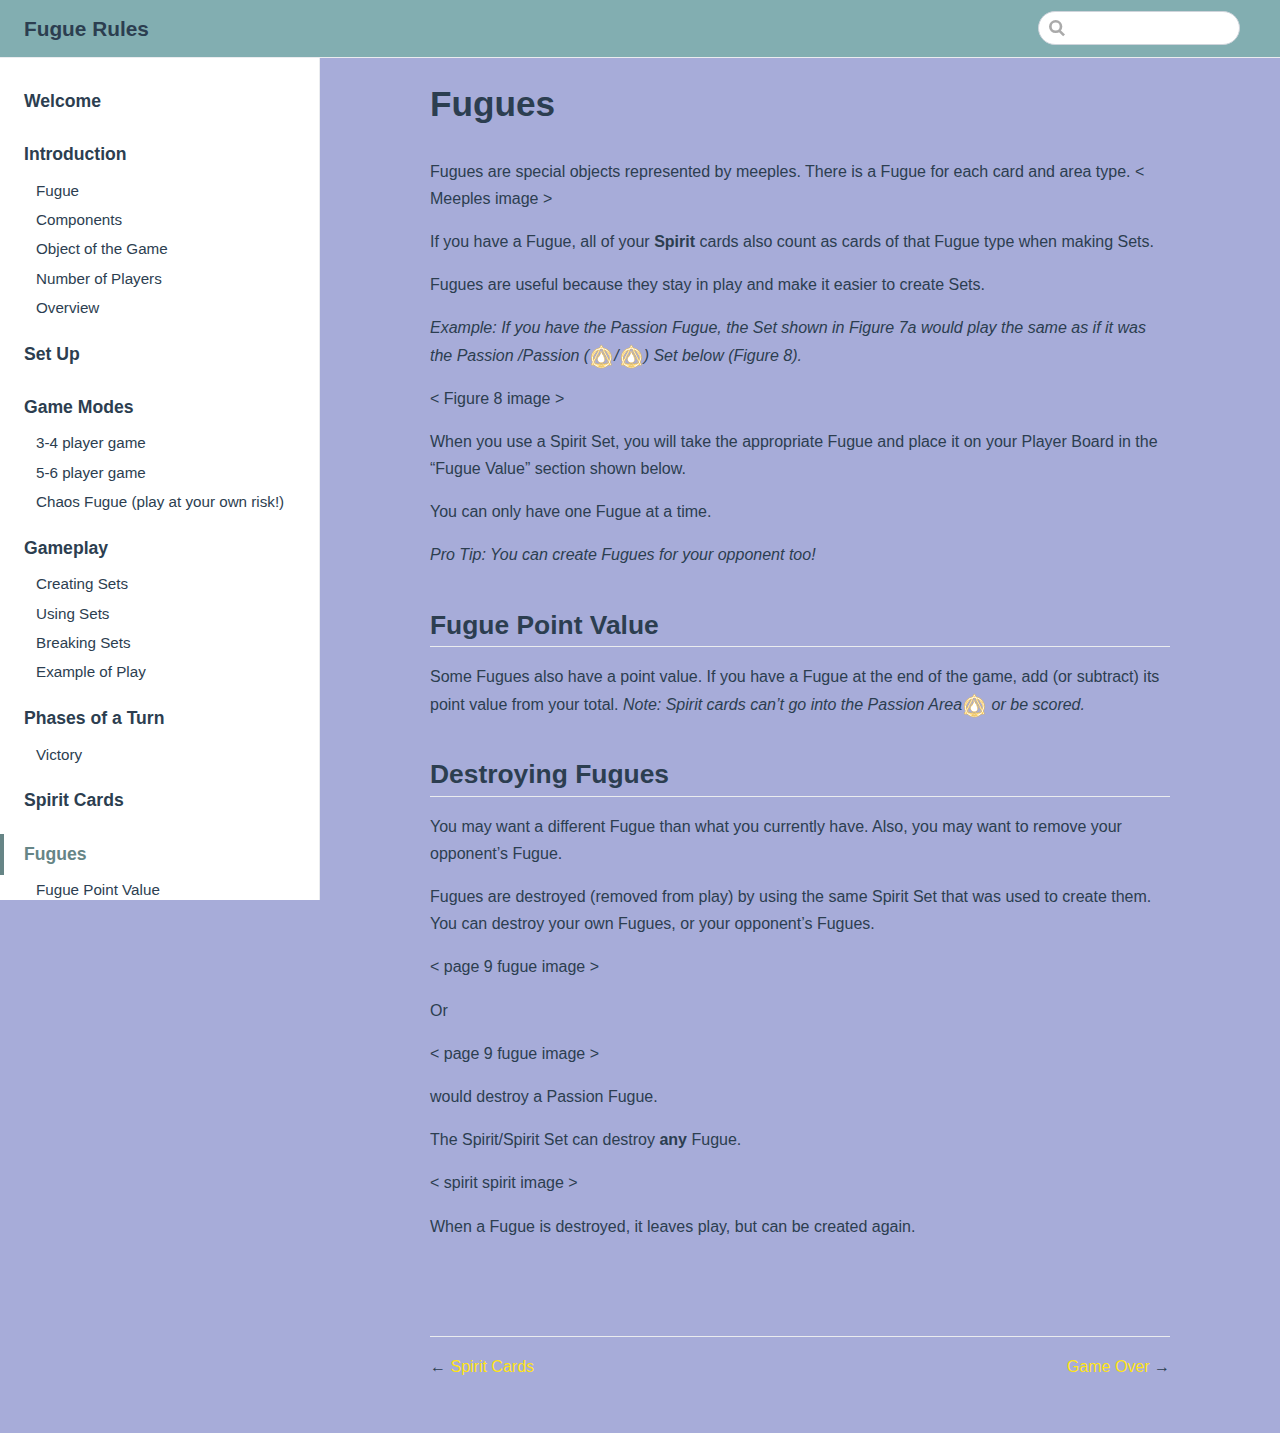
==== commit 15b14d17: "Added welcome page" ====
--- a/fugue/Fugues/index.html
+++ b/fugue/Fugues/index.html
@@ -4,14 +4,14 @@
     <meta charset="utf-8">
     <meta name="viewport" content="width=device-width,initial-scale=1">
     <title>Fugues | Fugue Rules</title>
-    <meta name="description" content="Description goes here">
+    <meta name="description" content="A Psychogenic Game of Creation">
     
     
-    <link rel="preload" href="/fugue/assets/css/0.styles.de87621c.css" as="style"><link rel="preload" href="/fugue/assets/js/app.e58a4396.js" as="script"><link rel="preload" href="/fugue/assets/js/2.02e9f8c8.js" as="script"><link rel="preload" href="/fugue/assets/js/7.43071df7.js" as="script"><link rel="preload" href="/fugue/assets/js/6.1a6fd545.js" as="script"><link rel="prefetch" href="/fugue/assets/js/10.ce5c8e5d.js"><link rel="prefetch" href="/fugue/assets/js/11.f41e5b73.js"><link rel="prefetch" href="/fugue/assets/js/12.b8ff4266.js"><link rel="prefetch" href="/fugue/assets/js/13.37bd0e7f.js"><link rel="prefetch" href="/fugue/assets/js/14.c78bd16f.js"><link rel="prefetch" href="/fugue/assets/js/15.ff1063b5.js"><link rel="prefetch" href="/fugue/assets/js/16.2c269740.js"><link rel="prefetch" href="/fugue/assets/js/17.e0b502f6.js"><link rel="prefetch" href="/fugue/assets/js/3.f5a2413c.js"><link rel="prefetch" href="/fugue/assets/js/4.ca88965a.js"><link rel="prefetch" href="/fugue/assets/js/5.20b47cf7.js"><link rel="prefetch" href="/fugue/assets/js/8.1b268889.js"><link rel="prefetch" href="/fugue/assets/js/9.51782300.js">
-    <link rel="stylesheet" href="/fugue/assets/css/0.styles.de87621c.css">
+    <link rel="preload" href="/fugue/assets/css/0.styles.c8022564.css" as="style"><link rel="preload" href="/fugue/assets/js/app.d1118f84.js" as="script"><link rel="preload" href="/fugue/assets/js/2.02e9f8c8.js" as="script"><link rel="preload" href="/fugue/assets/js/7.17a253ea.js" as="script"><link rel="preload" href="/fugue/assets/js/6.1a6fd545.js" as="script"><link rel="prefetch" href="/fugue/assets/js/10.ce5c8e5d.js"><link rel="prefetch" href="/fugue/assets/js/11.5d0fa7b4.js"><link rel="prefetch" href="/fugue/assets/js/12.ee226da0.js"><link rel="prefetch" href="/fugue/assets/js/13.bd4b6b8b.js"><link rel="prefetch" href="/fugue/assets/js/14.463a3493.js"><link rel="prefetch" href="/fugue/assets/js/15.f2371052.js"><link rel="prefetch" href="/fugue/assets/js/16.31bbf687.js"><link rel="prefetch" href="/fugue/assets/js/17.257a7c8e.js"><link rel="prefetch" href="/fugue/assets/js/18.f57196e5.js"><link rel="prefetch" href="/fugue/assets/js/3.076ea460.js"><link rel="prefetch" href="/fugue/assets/js/4.ca88965a.js"><link rel="prefetch" href="/fugue/assets/js/5.20b47cf7.js"><link rel="prefetch" href="/fugue/assets/js/8.0ba32b54.js"><link rel="prefetch" href="/fugue/assets/js/9.89232117.js">
+    <link rel="stylesheet" href="/fugue/assets/css/0.styles.c8022564.css">
   </head>
   <body>
-    <div id="app" data-server-rendered="true"><div class="theme-container"><header class="navbar"><div class="sidebar-button"><svg xmlns="http://www.w3.org/2000/svg" aria-hidden="true" role="img" viewBox="0 0 448 512" class="icon"><path fill="currentColor" d="M436 124H12c-6.627 0-12-5.373-12-12V80c0-6.627 5.373-12 12-12h424c6.627 0 12 5.373 12 12v32c0 6.627-5.373 12-12 12zm0 160H12c-6.627 0-12-5.373-12-12v-32c0-6.627 5.373-12 12-12h424c6.627 0 12 5.373 12 12v32c0 6.627-5.373 12-12 12zm0 160H12c-6.627 0-12-5.373-12-12v-32c0-6.627 5.373-12 12-12h424c6.627 0 12 5.373 12 12v32c0 6.627-5.373 12-12 12z"></path></svg></div> <a href="/fugue/" class="home-link router-link-active"><!----> <span class="site-name">Fugue Rules</span></a> <div class="links"><div class="search-box"><input aria-label="Search" autocomplete="off" spellcheck="false" value=""> <!----></div> <!----></div></header> <div class="sidebar-mask"></div> <aside class="sidebar"><!---->  <ul class="sidebar-links"><li><a href="/fugue/" class="sidebar-link">Introduction</a><ul class="sidebar-sub-headers"><li class="sidebar-sub-header"><a href="/fugue/#fugue" class="sidebar-link">Fugue</a></li><li class="sidebar-sub-header"><a href="/fugue/#components" class="sidebar-link">Components</a></li><li class="sidebar-sub-header"><a href="/fugue/#object-of-the-game" class="sidebar-link">Object of the Game</a></li><li class="sidebar-sub-header"><a href="/fugue/#number-of-players" class="sidebar-link">Number of Players</a></li><li class="sidebar-sub-header"><a href="/fugue/#overview" class="sidebar-link">Overview</a></li></ul></li><li><a href="/fugue/Setup/" class="sidebar-link">Set Up</a></li><li><a href="/fugue/GameModes/" class="sidebar-link">Game Modes</a><ul class="sidebar-sub-headers"><li class="sidebar-sub-header"><a href="/fugue/GameModes/#_3-4-player-game" class="sidebar-link">3-4 player game</a></li><li class="sidebar-sub-header"><a href="/fugue/GameModes/#_5-6-player-game" class="sidebar-link">5-6 player game</a></li><li class="sidebar-sub-header"><a href="/fugue/GameModes/#chaos-fugue-play-at-your-own-risk" class="sidebar-link">Chaos Fugue (play at your own risk!)</a></li></ul></li><li><a href="/fugue/Gameplay/" class="sidebar-link">Gameplay</a><ul class="sidebar-sub-headers"><li class="sidebar-sub-header"><a href="/fugue/Gameplay/#creating-sets" class="sidebar-link">Creating Sets</a></li><li class="sidebar-sub-header"><a href="/fugue/Gameplay/#using-sets" class="sidebar-link">Using Sets</a></li><li class="sidebar-sub-header"><a href="/fugue/Gameplay/#breaking-sets" class="sidebar-link">Breaking Sets</a></li><li class="sidebar-sub-header"><a href="/fugue/Gameplay/#example-of-play" class="sidebar-link">Example of Play</a></li></ul></li><li><a href="/fugue/Phases/" class="sidebar-link">Phases of a Turn</a><ul class="sidebar-sub-headers"><li class="sidebar-sub-header"><a href="/fugue/Phases/#victory" class="sidebar-link">Victory</a></li></ul></li><li><a href="/fugue/SpiritCards/" class="sidebar-link">Spirit Cards</a></li><li><a href="/fugue/Fugues/" class="active sidebar-link">Fugues</a><ul class="sidebar-sub-headers"><li class="sidebar-sub-header"><a href="/fugue/Fugues/#fugue-point-value" class="sidebar-link">Fugue Point Value</a></li><li class="sidebar-sub-header"><a href="/fugue/Fugues/#destroying-fugues" class="sidebar-link">Destroying Fugues</a></li></ul></li><li><a href="/fugue/Gameover/" class="sidebar-link">Game Over</a><ul class="sidebar-sub-headers"><li class="sidebar-sub-header"><a href="/fugue/Gameover/#victory" class="sidebar-link">Victory</a></li><li class="sidebar-sub-header"><a href="/fugue/Gameover/#ties" class="sidebar-link">Ties</a></li></ul></li><li><a href="/fugue/SetExplanationAndExamples/" class="sidebar-link">Set Explanations and Examples</a></li><li><a href="/fugue/SoloModes/" class="sidebar-link">Solo Modes</a><ul class="sidebar-sub-headers"><li class="sidebar-sub-header"><a href="/fugue/SoloModes/#solo-challenge" class="sidebar-link">Solo Challenge</a></li><li class="sidebar-sub-header"><a href="/fugue/SoloModes/#left-brain-versus-right-brain-beta" class="sidebar-link">Left Brain Versus Right Brain (beta)</a></li></ul></li></ul> </aside> <main class="page"> <div class="content default"><h1 id="fugues"><a href="#fugues" aria-hidden="true" class="header-anchor">#</a> Fugues</h1> <p>Fugues are special objects represented by meeples. There is a Fugue for each card and area type.
+    <div id="app" data-server-rendered="true"><div class="theme-container"><header class="navbar"><div class="sidebar-button"><svg xmlns="http://www.w3.org/2000/svg" aria-hidden="true" role="img" viewBox="0 0 448 512" class="icon"><path fill="currentColor" d="M436 124H12c-6.627 0-12-5.373-12-12V80c0-6.627 5.373-12 12-12h424c6.627 0 12 5.373 12 12v32c0 6.627-5.373 12-12 12zm0 160H12c-6.627 0-12-5.373-12-12v-32c0-6.627 5.373-12 12-12h424c6.627 0 12 5.373 12 12v32c0 6.627-5.373 12-12 12zm0 160H12c-6.627 0-12-5.373-12-12v-32c0-6.627 5.373-12 12-12h424c6.627 0 12 5.373 12 12v32c0 6.627-5.373 12-12 12z"></path></svg></div> <a href="/fugue/" class="home-link router-link-active"><!----> <span class="site-name">Fugue Rules</span></a> <div class="links"><div class="search-box"><input aria-label="Search" autocomplete="off" spellcheck="false" value=""> <!----></div> <!----></div></header> <div class="sidebar-mask"></div> <aside class="sidebar"><!---->  <ul class="sidebar-links"><li><a href="/fugue/" class="sidebar-link">Welcome</a></li><li><a href="/fugue/Introduction/" class="sidebar-link">Introduction</a><ul class="sidebar-sub-headers"><li class="sidebar-sub-header"><a href="/fugue/Introduction/#fugue" class="sidebar-link">Fugue</a></li><li class="sidebar-sub-header"><a href="/fugue/Introduction/#components" class="sidebar-link">Components</a></li><li class="sidebar-sub-header"><a href="/fugue/Introduction/#object-of-the-game" class="sidebar-link">Object of the Game</a></li><li class="sidebar-sub-header"><a href="/fugue/Introduction/#number-of-players" class="sidebar-link">Number of Players</a></li><li class="sidebar-sub-header"><a href="/fugue/Introduction/#overview" class="sidebar-link">Overview</a></li></ul></li><li><a href="/fugue/Setup/" class="sidebar-link">Set Up</a></li><li><a href="/fugue/GameModes/" class="sidebar-link">Game Modes</a><ul class="sidebar-sub-headers"><li class="sidebar-sub-header"><a href="/fugue/GameModes/#_3-4-player-game" class="sidebar-link">3-4 player game</a></li><li class="sidebar-sub-header"><a href="/fugue/GameModes/#_5-6-player-game" class="sidebar-link">5-6 player game</a></li><li class="sidebar-sub-header"><a href="/fugue/GameModes/#chaos-fugue-play-at-your-own-risk" class="sidebar-link">Chaos Fugue (play at your own risk!)</a></li></ul></li><li><a href="/fugue/Gameplay/" class="sidebar-link">Gameplay</a><ul class="sidebar-sub-headers"><li class="sidebar-sub-header"><a href="/fugue/Gameplay/#creating-sets" class="sidebar-link">Creating Sets</a></li><li class="sidebar-sub-header"><a href="/fugue/Gameplay/#using-sets" class="sidebar-link">Using Sets</a></li><li class="sidebar-sub-header"><a href="/fugue/Gameplay/#breaking-sets" class="sidebar-link">Breaking Sets</a></li><li class="sidebar-sub-header"><a href="/fugue/Gameplay/#example-of-play" class="sidebar-link">Example of Play</a></li></ul></li><li><a href="/fugue/Phases/" class="sidebar-link">Phases of a Turn</a><ul class="sidebar-sub-headers"><li class="sidebar-sub-header"><a href="/fugue/Phases/#victory" class="sidebar-link">Victory</a></li></ul></li><li><a href="/fugue/SpiritCards/" class="sidebar-link">Spirit Cards</a></li><li><a href="/fugue/Fugues/" class="active sidebar-link">Fugues</a><ul class="sidebar-sub-headers"><li class="sidebar-sub-header"><a href="/fugue/Fugues/#fugue-point-value" class="sidebar-link">Fugue Point Value</a></li><li class="sidebar-sub-header"><a href="/fugue/Fugues/#destroying-fugues" class="sidebar-link">Destroying Fugues</a></li></ul></li><li><a href="/fugue/Gameover/" class="sidebar-link">Game Over</a><ul class="sidebar-sub-headers"><li class="sidebar-sub-header"><a href="/fugue/Gameover/#victory" class="sidebar-link">Victory</a></li><li class="sidebar-sub-header"><a href="/fugue/Gameover/#ties" class="sidebar-link">Ties</a></li></ul></li><li><a href="/fugue/SetExplanationAndExamples/" class="sidebar-link">Set Explanations and Examples</a></li><li><a href="/fugue/SoloModes/" class="sidebar-link">Solo Modes</a><ul class="sidebar-sub-headers"><li class="sidebar-sub-header"><a href="/fugue/SoloModes/#solo-challenge" class="sidebar-link">Solo Challenge</a></li><li class="sidebar-sub-header"><a href="/fugue/SoloModes/#left-brain-versus-right-brain-beta" class="sidebar-link">Left Brain Versus Right Brain (beta)</a></li></ul></li></ul> </aside> <main class="page"> <div class="content default"><h1 id="fugues"><a href="#fugues" aria-hidden="true" class="header-anchor">#</a> Fugues</h1> <p>Fugues are special objects represented by meeples. There is a Fugue for each card and area type.
 &lt; Meeples image &gt;</p> <p>If you have a Fugue, all of your <strong>Spirit</strong> cards also count as cards of that Fugue type when making Sets.</p> <p>Fugues are useful because they stay in play and make it easier to create Sets.</p> <p><em>Example: If you have the Passion Fugue, the Set shown in Figure 7a would play the same as if it was the Passion /Passion (<span><img src="/fugue/P_icon.png"></span>/<span><img src="/fugue/P_icon.png"></span>) Set below (Figure 8).</em></p> <p>&lt; Figure 8 image &gt;</p> <p>When you use a Spirit Set, you will take the appropriate Fugue and place it on your Player Board in the “Fugue Value” section shown below.</p> <p>You can only have one Fugue at a time.</p> <p><em>Pro Tip: You can create Fugues for your opponent too!</em></p> <h2 id="fugue-point-value"><a href="#fugue-point-value" aria-hidden="true" class="header-anchor">#</a> Fugue Point Value</h2> <p>Some Fugues also have a point value. If you have a Fugue at the end of the game, add (or subtract) its point value from your total.
 <em>Note: Spirit cards can’t go into the Passion Area<span><img src="/fugue/P_icon.png"></span> or be scored.</em></p> <h2 id="destroying-fugues"><a href="#destroying-fugues" aria-hidden="true" class="header-anchor">#</a> Destroying Fugues</h2> <p>You may want a different Fugue than what you currently have. Also, you may want to remove your opponent’s Fugue.</p> <p>Fugues are destroyed (removed from play) by using the same Spirit Set that was used to create them. You can destroy your own Fugues, or your opponent’s Fugues.</p> <p>&lt; page 9 fugue image &gt;</p> <p>Or</p> <p>&lt; page 9 fugue image &gt;</p> <p>would destroy a Passion Fugue.</p> <p>The Spirit/Spirit Set can destroy <strong>any</strong> Fugue.</p> <p>&lt; spirit spirit image &gt;</p> <p>When a Fugue is destroyed, it leaves play, but can be created again.</p></div> <footer class="page-edit"><!----> <!----></footer> <div class="page-nav"><p class="inner"><span class="prev">
         ←
@@ -22,6 +22,6 @@
         </a>
         →
       </span></p></div> </main></div><div class="global-ui"></div></div>
-    <script src="/fugue/assets/js/app.e58a4396.js" defer></script><script src="/fugue/assets/js/2.02e9f8c8.js" defer></script><script src="/fugue/assets/js/7.43071df7.js" defer></script><script src="/fugue/assets/js/6.1a6fd545.js" defer></script>
+    <script src="/fugue/assets/js/app.d1118f84.js" defer></script><script src="/fugue/assets/js/2.02e9f8c8.js" defer></script><script src="/fugue/assets/js/7.17a253ea.js" defer></script><script src="/fugue/assets/js/6.1a6fd545.js" defer></script>
   </body>
 </html>
--- a/fugue/assets/css/0.styles.c8022564.css
+++ b/fugue/assets/css/0.styles.c8022564.css
@@ -0,0 +1 @@
+#nprogress{pointer-events:none}#nprogress .bar{background:#3eaf7c;position:fixed;z-index:1031;top:0;left:0;width:100%;height:2px}#nprogress .peg{display:block;position:absolute;right:0;width:100px;height:100%;-webkit-box-shadow:0 0 10px #3eaf7c,0 0 5px #3eaf7c;box-shadow:0 0 10px #3eaf7c,0 0 5px #3eaf7c;opacity:1;-webkit-transform:rotate(3deg) translateY(-4px);transform:rotate(3deg) translateY(-4px)}#nprogress .spinner{display:block;position:fixed;z-index:1031;top:15px;right:15px}#nprogress .spinner-icon{width:18px;height:18px;-webkit-box-sizing:border-box;box-sizing:border-box;border:2px solid transparent;border-top-color:#3eaf7c;border-left-color:#3eaf7c;border-radius:50%;-webkit-animation:nprogress-spinner .4s linear infinite;animation:nprogress-spinner .4s linear infinite}.nprogress-custom-parent{overflow:hidden;position:relative}.nprogress-custom-parent #nprogress .bar,.nprogress-custom-parent #nprogress .spinner{position:absolute}@-webkit-keyframes nprogress-spinner{0%{-webkit-transform:rotate(0deg);transform:rotate(0deg)}to{-webkit-transform:rotate(1turn);transform:rotate(1turn)}}@keyframes nprogress-spinner{0%{-webkit-transform:rotate(0deg);transform:rotate(0deg)}to{-webkit-transform:rotate(1turn);transform:rotate(1turn)}}.icon.outbound{color:#aaa;display:inline-block;vertical-align:middle;position:relative;top:-1px}.home{padding:3.6rem 2rem 0;max-width:960px;margin:0 auto;display:block}.home .hero{text-align:center}.home .hero img{max-width:100%;max-height:280px;display:block;margin:3rem auto 1.5rem}.home .hero h1{font-size:3rem}.home .hero .action,.home .hero .description,.home .hero h1{margin:1.8rem auto}.home .hero .description{max-width:35rem;font-size:1.6rem;line-height:1.3;color:#6a8bad}.home .hero .action-button{display:inline-block;font-size:1.2rem;color:#fff;background-color:#3eaf7c;padding:.8rem 1.6rem;border-radius:4px;-webkit-transition:background-color .1s ease;transition:background-color .1s ease;-webkit-box-sizing:border-box;box-sizing:border-box;border-bottom:1px solid #389d70}.home .hero .action-button:hover{background-color:#4abf8a}.home .features{border-top:1px solid #eaecef;padding:1.2rem 0;margin-top:2.5rem;display:-webkit-box;display:-ms-flexbox;display:flex;-ms-flex-wrap:wrap;flex-wrap:wrap;-webkit-box-align:start;-ms-flex-align:start;align-items:flex-start;-ms-flex-line-pack:stretch;align-content:stretch;-webkit-box-pack:justify;-ms-flex-pack:justify;justify-content:space-between}.home .feature{-webkit-box-flex:1;-ms-flex-positive:1;flex-grow:1;-ms-flex-preferred-size:30%;flex-basis:30%;max-width:30%}.home .feature h2{font-size:1.4rem;font-weight:500;border-bottom:none;padding-bottom:0;color:#3a5169}.home .feature p{color:#4e6e8e}.home .footer{padding:2.5rem;border-top:1px solid #eaecef;text-align:center;color:#4e6e8e}@media (max-width:719px){.home .features{-webkit-box-orient:vertical;-webkit-box-direction:normal;-ms-flex-direction:column;flex-direction:column}.home .feature{max-width:100%;padding:0 2.5rem}}@media (max-width:419px){.home{padding-left:1.5rem;padding-right:1.5rem}.home .hero img{max-height:210px;margin:2rem auto 1.2rem}.home .hero h1{font-size:2rem}.home .hero .action,.home .hero .description,.home .hero h1{margin:1.2rem auto}.home .hero .description{font-size:1.2rem}.home .hero .action-button{font-size:1rem;padding:.6rem 1.2rem}.home .feature h2{font-size:1.25rem}}.search-box{display:inline-block;position:relative;margin-right:1rem}.search-box input{cursor:text;width:10rem;height:2rem;color:#4e6e8e;display:inline-block;border:1px solid #cfd4db;border-radius:2rem;font-size:.9rem;line-height:2rem;padding:0 .5rem 0 2rem;outline:none;-webkit-transition:all .2s ease;transition:all .2s ease;background:#fff url(/fugue/assets/img/search.83621669.svg) .6rem .5rem no-repeat;background-size:1rem}.search-box input:focus{cursor:auto;border-color:#3eaf7c}.search-box .suggestions{background:#fff;width:20rem;position:absolute;top:1.5rem;border:1px solid #cfd4db;border-radius:6px;padding:.4rem;list-style-type:none}.search-box .suggestions.align-right{right:0}.search-box .suggestion{line-height:1.4;padding:.4rem .6rem;border-radius:4px;cursor:pointer}.search-box .suggestion a{white-space:normal;color:#5d82a6}.search-box .suggestion a .page-title{font-weight:600}.search-box .suggestion a .header{font-size:.9em;margin-left:.25em}.search-box .suggestion.focused{background-color:#f3f4f5}.search-box .suggestion.focused a{color:#3eaf7c}@media (max-width:959px){.search-box input{cursor:pointer;width:0;border-color:transparent;position:relative}.search-box input:focus{cursor:text;left:0;width:10rem}}@media (-ms-high-contrast:none){.search-box input{height:2rem}}@media (max-width:959px) and (min-width:719px){.search-box .suggestions{left:0}}@media (max-width:719px){.search-box{margin-right:0}.search-box input{left:1rem}.search-box .suggestions{right:0}}@media (max-width:419px){.search-box .suggestions{width:calc(100vw - 4rem)}.search-box input:focus{width:8rem}}.sidebar-button{cursor:pointer;display:none;width:1.25rem;height:1.25rem;position:absolute;padding:.6rem;top:.6rem;left:1rem}.sidebar-button .icon{display:block;width:1.25rem;height:1.25rem}@media (max-width:719px){.sidebar-button{display:block}}.dropdown-enter,.dropdown-leave-to{height:0!important}.dropdown-wrapper{cursor:pointer}.dropdown-wrapper .dropdown-title{display:block}.dropdown-wrapper .dropdown-title:hover{border-color:transparent}.dropdown-wrapper .dropdown-title .arrow{vertical-align:middle;margin-top:-1px;margin-left:.4rem}.dropdown-wrapper .nav-dropdown .dropdown-item{color:inherit;line-height:1.7rem}.dropdown-wrapper .nav-dropdown .dropdown-item h4{margin:.45rem 0 0;border-top:1px solid #eee;padding:.45rem 1.5rem 0 1.25rem}.dropdown-wrapper .nav-dropdown .dropdown-item .dropdown-subitem-wrapper{padding:0;list-style:none}.dropdown-wrapper .nav-dropdown .dropdown-item .dropdown-subitem-wrapper .dropdown-subitem{font-size:.9em}.dropdown-wrapper .nav-dropdown .dropdown-item a{display:block;line-height:1.7rem;position:relative;border-bottom:none;font-weight:400;margin-bottom:0;padding:0 1.5rem 0 1.25rem}.dropdown-wrapper .nav-dropdown .dropdown-item a.router-link-active,.dropdown-wrapper .nav-dropdown .dropdown-item a:hover{color:#3eaf7c}.dropdown-wrapper .nav-dropdown .dropdown-item a.router-link-active:after{content:"";width:0;height:0;border-left:5px solid #3eaf7c;border-top:3px solid transparent;border-bottom:3px solid transparent;position:absolute;top:calc(50% - 2px);left:9px}.dropdown-wrapper .nav-dropdown .dropdown-item:first-child h4{margin-top:0;padding-top:0;border-top:0}@media (max-width:719px){.dropdown-wrapper.open .dropdown-title{margin-bottom:.5rem}.dropdown-wrapper .nav-dropdown{-webkit-transition:height .1s ease-out;transition:height .1s ease-out;overflow:hidden}.dropdown-wrapper .nav-dropdown .dropdown-item h4{border-top:0;margin-top:0;padding-top:0}.dropdown-wrapper .nav-dropdown .dropdown-item>a,.dropdown-wrapper .nav-dropdown .dropdown-item h4{font-size:15px;line-height:2rem}.dropdown-wrapper .nav-dropdown .dropdown-item .dropdown-subitem{font-size:14px;padding-left:1rem}}@media (min-width:719px){.dropdown-wrapper{height:1.8rem}.dropdown-wrapper:hover .nav-dropdown{display:block!important}.dropdown-wrapper .dropdown-title .arrow{border-left:4px solid transparent;border-right:4px solid transparent;border-top:6px solid #ccc;border-bottom:0}.dropdown-wrapper .nav-dropdown{display:none;height:auto!important;-webkit-box-sizing:border-box;box-sizing:border-box;max-height:calc(100vh - 2.7rem);overflow-y:auto;position:absolute;top:100%;right:0;background-color:#fff;padding:.6rem 0;border:1px solid #ddd;border-bottom-color:#ccc;text-align:left;border-radius:.25rem;white-space:nowrap;margin:0}}.nav-links{display:inline-block}.nav-links a{line-height:1.4rem;color:inherit}.nav-links a.router-link-active,.nav-links a:hover{color:#3eaf7c}.nav-links .nav-item{position:relative;display:inline-block;margin-left:1.5rem;line-height:2rem}.nav-links .nav-item:first-child{margin-left:0}.nav-links .repo-link{margin-left:1.5rem}@media (max-width:719px){.nav-links .nav-item,.nav-links .repo-link{margin-left:0}}@media (min-width:719px){.nav-links a.router-link-active,.nav-links a:hover{color:#2c3e50}.nav-item>a:not(.external).router-link-active,.nav-item>a:not(.external):hover{margin-bottom:-2px;border-bottom:2px solid #46bd87}}.navbar{padding:.7rem 1.5rem;line-height:2.2rem}.navbar a,.navbar img,.navbar span{display:inline-block}.navbar .logo{height:2.2rem;min-width:2.2rem;margin-right:.8rem;vertical-align:top}.navbar .site-name{font-size:1.3rem;font-weight:600;color:#2c3e50;position:relative}.navbar .links{padding-left:1.5rem;-webkit-box-sizing:border-box;box-sizing:border-box;background-color:#fff;white-space:nowrap;font-size:.9rem;position:absolute;right:1.5rem;top:.7rem;display:-webkit-box;display:-ms-flexbox;display:flex}.navbar .links .search-box{-webkit-box-flex:0;-ms-flex:0 0 auto;flex:0 0 auto;vertical-align:top}@media (max-width:719px){.navbar{padding-left:4rem}.navbar .can-hide{display:none}.navbar .links{padding-left:1.5rem}}.page-edit,.page-nav{max-width:740px;margin:0 auto;padding:2rem 2.5rem}@media (max-width:959px){.page-edit,.page-nav{padding:2rem}}@media (max-width:419px){.page-edit,.page-nav{padding:1.5rem}}.page{padding-bottom:2rem;display:block}.page-edit{padding-top:1rem;padding-bottom:1rem;overflow:auto}.page-edit .edit-link{display:inline-block}.page-edit .edit-link a{color:#4e6e8e;margin-right:.25rem}.page-edit .last-updated{float:right;font-size:.9em}.page-edit .last-updated .prefix{font-weight:500;color:#4e6e8e}.page-edit .last-updated .time{font-weight:400;color:#aaa}.page-nav{padding-top:1rem;padding-bottom:0}.page-nav .inner{min-height:2rem;margin-top:0;border-top:1px solid #eaecef;padding-top:1rem;overflow:auto}.page-nav .next{float:right}@media (max-width:719px){.page-edit .edit-link{margin-bottom:.5rem}.page-edit .last-updated{font-size:.8em;float:none;text-align:left}}.sidebar-group .sidebar-group{padding-left:.5em}.sidebar-group:not(.collapsable) .sidebar-heading:not(.clickable){cursor:auto;color:inherit}.sidebar-group.is-sub-group{padding-left:0}.sidebar-group.is-sub-group>.sidebar-heading{font-size:.95em;line-height:1.4;font-weight:400;padding-left:2rem}.sidebar-group.is-sub-group>.sidebar-heading:not(.clickable){opacity:.5}.sidebar-group.is-sub-group>.sidebar-group-items{padding-left:1rem}.sidebar-group.is-sub-group>.sidebar-group-items>li>.sidebar-link{font-size:.95em;border-left:none}.sidebar-group.depth-2>.sidebar-heading{border-left:none}.sidebar-heading{color:#2c3e50;-webkit-transition:color .15s ease;transition:color .15s ease;cursor:pointer;font-size:1.1em;font-weight:700;padding:.35rem 1.5rem .35rem 1.25rem;width:100%;-webkit-box-sizing:border-box;box-sizing:border-box;margin:0;border-left:.25rem solid transparent}.sidebar-heading.open,.sidebar-heading:hover{color:inherit}.sidebar-heading .arrow{position:relative;top:-.12em;left:.5em}.sidebar-heading.clickable.active{font-weight:600;color:#3eaf7c;border-left-color:#3eaf7c}.sidebar-heading.clickable:hover{color:#3eaf7c}.sidebar-group-items{-webkit-transition:height .1s ease-out;transition:height .1s ease-out;font-size:.95em;overflow:hidden}.sidebar .sidebar-sub-headers{padding-left:1rem;font-size:.95em}a.sidebar-link{font-size:1em;font-weight:400;display:inline-block;color:#2c3e50;border-left:.25rem solid transparent;padding:.35rem 1rem .35rem 1.25rem;line-height:1.4;width:100%;-webkit-box-sizing:border-box;box-sizing:border-box}a.sidebar-link:hover{color:#3eaf7c}a.sidebar-link.active{font-weight:600;color:#3eaf7c;border-left-color:#3eaf7c}.sidebar-group a.sidebar-link{padding-left:2rem}.sidebar-sub-headers a.sidebar-link{padding-top:.25rem;padding-bottom:.25rem;border-left:none}.sidebar-sub-headers a.sidebar-link.active{font-weight:500}.sidebar ul{padding:0;margin:0;list-style-type:none}.sidebar a{display:inline-block}.sidebar .nav-links{display:none;border-bottom:1px solid #eaecef;padding:.5rem 0 .75rem 0}.sidebar .nav-links a{font-weight:600}.sidebar .nav-links .nav-item,.sidebar .nav-links .repo-link{display:block;line-height:1.25rem;font-size:1.1em;padding:.5rem 0 .5rem 1.5rem}.sidebar>.sidebar-links{padding:1.5rem 0}.sidebar>.sidebar-links>li>a.sidebar-link{font-size:1.1em;line-height:1.7;font-weight:700}.sidebar>.sidebar-links>li:not(:first-child){margin-top:.75rem}@media (max-width:719px){.sidebar .nav-links{display:block}.sidebar .nav-links .dropdown-wrapper .nav-dropdown .dropdown-item a.router-link-active:after{top:calc(1rem - 2px)}.sidebar>.sidebar-links{padding:1rem 0}}code[class*=language-],pre[class*=language-]{color:#ccc;background:none;font-family:Consolas,Monaco,Andale Mono,Ubuntu Mono,monospace;font-size:1em;text-align:left;white-space:pre;word-spacing:normal;word-break:normal;word-wrap:normal;line-height:1.5;-moz-tab-size:4;-o-tab-size:4;tab-size:4;-webkit-hyphens:none;-ms-hyphens:none;hyphens:none}pre[class*=language-]{padding:1em;margin:.5em 0;overflow:auto}:not(pre)>code[class*=language-],pre[class*=language-]{background:#2d2d2d}:not(pre)>code[class*=language-]{padding:.1em;border-radius:.3em;white-space:normal}.token.block-comment,.token.cdata,.token.comment,.token.doctype,.token.prolog{color:#999}.token.punctuation{color:#ccc}.token.attr-name,.token.deleted,.token.namespace,.token.tag{color:#e2777a}.token.function-name{color:#6196cc}.token.boolean,.token.function,.token.number{color:#f08d49}.token.class-name,.token.constant,.token.property,.token.symbol{color:#f8c555}.token.atrule,.token.builtin,.token.important,.token.keyword,.token.selector{color:#cc99cd}.token.attr-value,.token.char,.token.regex,.token.string,.token.variable{color:#7ec699}.token.entity,.token.operator,.token.url{color:#67cdcc}.token.bold,.token.important{font-weight:700}.token.italic{font-style:italic}.token.entity{cursor:help}.token.inserted{color:green}.content code{color:#476582;padding:.25rem .5rem;margin:0;font-size:.85em;background-color:rgba(27,31,35,.05);border-radius:3px}.content code .token.deleted{color:#ec5975}.content code .token.inserted{color:#3eaf7c}.content pre,.content pre[class*=language-]{line-height:1.4;padding:1.25rem 1.5rem;margin:.85rem 0;background-color:#282c34;border-radius:6px;overflow:auto}.content pre[class*=language-] code,.content pre code{color:#fff;padding:0;background-color:transparent;border-radius:0}div[class*=language-]{position:relative;background-color:#282c34;border-radius:6px}div[class*=language-] .highlight-lines{-webkit-user-select:none;-moz-user-select:none;-ms-user-select:none;user-select:none;padding-top:1.3rem;position:absolute;top:0;left:0;width:100%;line-height:1.4}div[class*=language-] .highlight-lines .highlighted{background-color:rgba(0,0,0,.66)}div[class*=language-] pre,div[class*=language-] pre[class*=language-]{background:transparent;position:relative;z-index:1}div[class*=language-]:before{position:absolute;z-index:3;top:.8em;right:1em;font-size:.75rem;color:hsla(0,0%,100%,.4)}div[class*=language-]:not(.line-numbers-mode) .line-numbers-wrapper{display:none}div[class*=language-].line-numbers-mode .highlight-lines .highlighted{position:relative}div[class*=language-].line-numbers-mode .highlight-lines .highlighted:before{content:" ";position:absolute;z-index:3;left:0;top:0;display:block;width:3.5rem;height:100%;background-color:rgba(0,0,0,.66)}div[class*=language-].line-numbers-mode pre{padding-left:4.5rem;vertical-align:middle}div[class*=language-].line-numbers-mode .line-numbers-wrapper{position:absolute;top:0;width:3.5rem;text-align:center;color:hsla(0,0%,100%,.3);padding:1.25rem 0;line-height:1.4}div[class*=language-].line-numbers-mode .line-numbers-wrapper .line-number,div[class*=language-].line-numbers-mode .line-numbers-wrapper br{-webkit-user-select:none;-moz-user-select:none;-ms-user-select:none;user-select:none}div[class*=language-].line-numbers-mode .line-numbers-wrapper .line-number{position:relative;z-index:4;font-size:.85em}div[class*=language-].line-numbers-mode:after{content:"";position:absolute;z-index:2;top:0;left:0;width:3.5rem;height:100%;border-radius:6px 0 0 6px;border-right:1px solid rgba(0,0,0,.66);background-color:#282c34}div[class~=language-js]:before{content:"js"}div[class~=language-ts]:before{content:"ts"}div[class~=language-html]:before{content:"html"}div[class~=language-md]:before{content:"md"}div[class~=language-vue]:before{content:"vue"}div[class~=language-css]:before{content:"css"}div[class~=language-sass]:before{content:"sass"}div[class~=language-scss]:before{content:"scss"}div[class~=language-less]:before{content:"less"}div[class~=language-stylus]:before{content:"stylus"}div[class~=language-go]:before{content:"go"}div[class~=language-java]:before{content:"java"}div[class~=language-c]:before{content:"c"}div[class~=language-sh]:before{content:"sh"}div[class~=language-yaml]:before{content:"yaml"}div[class~=language-py]:before{content:"py"}div[class~=language-docker]:before{content:"docker"}div[class~=language-dockerfile]:before{content:"dockerfile"}div[class~=language-makefile]:before{content:"makefile"}div[class~=language-javascript]:before{content:"js"}div[class~=language-typescript]:before{content:"ts"}div[class~=language-markup]:before{content:"html"}div[class~=language-markdown]:before{content:"md"}div[class~=language-json]:before{content:"json"}div[class~=language-ruby]:before{content:"rb"}div[class~=language-python]:before{content:"py"}div[class~=language-bash]:before{content:"sh"}div[class~=language-php]:before{content:"php"}.custom-block .custom-block-title{font-weight:600;margin-bottom:-.4rem}.custom-block.danger,.custom-block.tip,.custom-block.warning{padding:.1rem 1.5rem;border-left-width:.5rem;border-left-style:solid;margin:1rem 0}.custom-block.tip{background-color:#f3f5f7;border-color:#42b983}.custom-block.warning{background-color:rgba(255,229,100,.3);border-color:#e7c000;color:#6b5900}.custom-block.warning .custom-block-title{color:#b29400}.custom-block.warning a{color:#2c3e50}.custom-block.danger{background-color:#ffe6e6;border-color:#c00;color:#4d0000}.custom-block.danger .custom-block-title{color:#900}.custom-block.danger a{color:#2c3e50}.arrow{display:inline-block;width:0;height:0}.arrow.up{border-bottom:6px solid #ccc}.arrow.down,.arrow.up{border-left:4px solid transparent;border-right:4px solid transparent}.arrow.down{border-top:6px solid #ccc}.arrow.right{border-left:6px solid #ccc}.arrow.left,.arrow.right{border-top:4px solid transparent;border-bottom:4px solid transparent}.arrow.left{border-right:6px solid #ccc}.content:not(.custom){max-width:740px;margin:0 auto;padding:2rem 2.5rem}@media (max-width:959px){.content:not(.custom){padding:2rem}}@media (max-width:419px){.content:not(.custom){padding:1.5rem}}.table-of-contents .badge{vertical-align:middle}body,html{padding:0;margin:0;background-color:#fff}body{font-family:-apple-system,BlinkMacSystemFont,Segoe UI,Roboto,Oxygen,Ubuntu,Cantarell,Fira Sans,Droid Sans,Helvetica Neue,sans-serif;-webkit-font-smoothing:antialiased;-moz-osx-font-smoothing:grayscale;font-size:16px;color:#2c3e50}.page{padding-left:20rem}.navbar{z-index:20;right:0;height:3.6rem;background-color:#fff;-webkit-box-sizing:border-box;box-sizing:border-box;border-bottom:1px solid #eaecef}.navbar,.sidebar-mask{position:fixed;top:0;left:0}.sidebar-mask{z-index:9;width:100vw;height:100vh;display:none}.sidebar{font-size:16px;background-color:#fff;width:20rem;position:fixed;z-index:10;margin:0;top:3.6rem;left:0;bottom:0;-webkit-box-sizing:border-box;box-sizing:border-box;border-right:1px solid #eaecef;overflow-y:auto}.content:not(.custom)>:first-child{margin-top:3.6rem}.content:not(.custom) a:hover{text-decoration:underline}.content:not(.custom) p.demo{padding:1rem 1.5rem;border:1px solid #ddd;border-radius:4px}.content:not(.custom) img{max-width:100%}.content.custom{padding:0;margin:0}.content.custom img{max-width:100%}a{font-weight:500;text-decoration:none}a,p a code{color:#3eaf7c}p a code{font-weight:400}kbd{background:#eee;border:.15rem solid #ddd;border-bottom:.25rem solid #ddd;border-radius:.15rem;padding:0 .15em}blockquote{font-size:.9rem;color:#999;border-left:.5rem solid #dfe2e5;margin:.5rem 0;padding:.25rem 0 .25rem 1rem}blockquote>p{margin:0}ol,ul{padding-left:1.2em}strong{font-weight:600}h1,h2,h3,h4,h5,h6{font-weight:600;line-height:1.25}.content:not(.custom)>h1,.content:not(.custom)>h2,.content:not(.custom)>h3,.content:not(.custom)>h4,.content:not(.custom)>h5,.content:not(.custom)>h6{margin-top:-3.1rem;padding-top:4.6rem;margin-bottom:0}.content:not(.custom)>h1:first-child,.content:not(.custom)>h2:first-child,.content:not(.custom)>h3:first-child,.content:not(.custom)>h4:first-child,.content:not(.custom)>h5:first-child,.content:not(.custom)>h6:first-child{margin-top:-1.5rem;margin-bottom:1rem}.content:not(.custom)>h1:first-child+.custom-block,.content:not(.custom)>h1:first-child+p,.content:not(.custom)>h1:first-child+pre,.content:not(.custom)>h2:first-child+.custom-block,.content:not(.custom)>h2:first-child+p,.content:not(.custom)>h2:first-child+pre,.content:not(.custom)>h3:first-child+.custom-block,.content:not(.custom)>h3:first-child+p,.content:not(.custom)>h3:first-child+pre,.content:not(.custom)>h4:first-child+.custom-block,.content:not(.custom)>h4:first-child+p,.content:not(.custom)>h4:first-child+pre,.content:not(.custom)>h5:first-child+.custom-block,.content:not(.custom)>h5:first-child+p,.content:not(.custom)>h5:first-child+pre,.content:not(.custom)>h6:first-child+.custom-block,.content:not(.custom)>h6:first-child+p,.content:not(.custom)>h6:first-child+pre{margin-top:2rem}h1:hover .header-anchor,h2:hover .header-anchor,h3:hover .header-anchor,h4:hover .header-anchor,h5:hover .header-anchor,h6:hover .header-anchor{opacity:1}h1{font-size:2.2rem}h2{font-size:1.65rem;padding-bottom:.3rem;border-bottom:1px solid #eaecef}h3{font-size:1.35rem}a.header-anchor{font-size:.85em;float:left;margin-left:-.87em;padding-right:.23em;margin-top:.125em;opacity:0}a.header-anchor:hover{text-decoration:none}.line-number,code,kbd{font-family:source-code-pro,Menlo,Monaco,Consolas,Courier New,monospace}ol,p,ul{line-height:1.7}hr{border:0;border-top:1px solid #eaecef}table{border-collapse:collapse;margin:1rem 0;display:block;overflow-x:auto}tr{border-top:1px solid #dfe2e5}tr:nth-child(2n){background-color:#f6f8fa}td,th{border:1px solid #dfe2e5;padding:.6em 1em}.theme-container.sidebar-open .sidebar-mask{display:block}.theme-container.no-navbar .content:not(.custom)>h1,.theme-container.no-navbar h2,.theme-container.no-navbar h3,.theme-container.no-navbar h4,.theme-container.no-navbar h5,.theme-container.no-navbar h6{margin-top:1.5rem;padding-top:0}.theme-container.no-navbar .sidebar{top:0}@media (min-width:720px){.theme-container.no-sidebar .sidebar{display:none}.theme-container.no-sidebar .page{padding-left:0}}@media (max-width:959px){.sidebar{font-size:15px;width:16.4rem}.page{padding-left:16.4rem}}@media (max-width:719px){.sidebar{top:0;padding-top:3.6rem;-webkit-transform:translateX(-100%);transform:translateX(-100%);-webkit-transition:-webkit-transform .2s ease;transition:-webkit-transform .2s ease;transition:transform .2s ease;transition:transform .2s ease,-webkit-transform .2s ease}.page{padding-left:0}.theme-container.sidebar-open .sidebar{-webkit-transform:translateX(0);transform:translateX(0)}.theme-container.no-navbar .sidebar{padding-top:0}}@media (max-width:419px){h1{font-size:1.9rem}.content div[class*=language-]{margin:.85rem -1.5rem;border-radius:0}}.page{background:#a7acd9}.navbar div.links,header.navbar{background-color:#82aeb1}a.header-anchor{color:#c9c9ee}.sidebar-links a.sidebar-link.active{color:#668586;border-left-color:#668586}.sidebar-links a.sidebar-link.active:hover{color:#82aeb1}.page a{color:#ffe415}img{margin-bottom:-.5em}.badge[data-v-bb9d8740]{display:inline-block;font-size:14px;height:18px;line-height:18px;border-radius:3px;padding:0 6px;color:#fff;margin-right:5px;background-color:#42b983}.badge.middle[data-v-bb9d8740]{vertical-align:middle}.badge.top[data-v-bb9d8740]{vertical-align:top}.badge.green[data-v-bb9d8740],.badge.tip[data-v-bb9d8740]{background-color:#42b983}.badge.error[data-v-bb9d8740]{background-color:#da5961}.badge.warn[data-v-bb9d8740],.badge.warning[data-v-bb9d8740],.badge.yellow[data-v-bb9d8740]{background-color:#e7c000}--- a/fugue/assets/css/0.styles.c8022564.css
+++ b/fugue/assets/css/0.styles.c8022564.css
@@ -0,0 +1 @@
+#nprogress{pointer-events:none}#nprogress .bar{background:#3eaf7c;position:fixed;z-index:1031;top:0;left:0;width:100%;height:2px}#nprogress .peg{display:block;position:absolute;right:0;width:100px;height:100%;-webkit-box-shadow:0 0 10px #3eaf7c,0 0 5px #3eaf7c;box-shadow:0 0 10px #3eaf7c,0 0 5px #3eaf7c;opacity:1;-webkit-transform:rotate(3deg) translateY(-4px);transform:rotate(3deg) translateY(-4px)}#nprogress .spinner{display:block;position:fixed;z-index:1031;top:15px;right:15px}#nprogress .spinner-icon{width:18px;height:18px;-webkit-box-sizing:border-box;box-sizing:border-box;border:2px solid transparent;border-top-color:#3eaf7c;border-left-color:#3eaf7c;border-radius:50%;-webkit-animation:nprogress-spinner .4s linear infinite;animation:nprogress-spinner .4s linear infinite}.nprogress-custom-parent{overflow:hidden;position:relative}.nprogress-custom-parent #nprogress .bar,.nprogress-custom-parent #nprogress .spinner{position:absolute}@-webkit-keyframes nprogress-spinner{0%{-webkit-transform:rotate(0deg);transform:rotate(0deg)}to{-webkit-transform:rotate(1turn);transform:rotate(1turn)}}@keyframes nprogress-spinner{0%{-webkit-transform:rotate(0deg);transform:rotate(0deg)}to{-webkit-transform:rotate(1turn);transform:rotate(1turn)}}.icon.outbound{color:#aaa;display:inline-block;vertical-align:middle;position:relative;top:-1px}.home{padding:3.6rem 2rem 0;max-width:960px;margin:0 auto;display:block}.home .hero{text-align:center}.home .hero img{max-width:100%;max-height:280px;display:block;margin:3rem auto 1.5rem}.home .hero h1{font-size:3rem}.home .hero .action,.home .hero .description,.home .hero h1{margin:1.8rem auto}.home .hero .description{max-width:35rem;font-size:1.6rem;line-height:1.3;color:#6a8bad}.home .hero .action-button{display:inline-block;font-size:1.2rem;color:#fff;background-color:#3eaf7c;padding:.8rem 1.6rem;border-radius:4px;-webkit-transition:background-color .1s ease;transition:background-color .1s ease;-webkit-box-sizing:border-box;box-sizing:border-box;border-bottom:1px solid #389d70}.home .hero .action-button:hover{background-color:#4abf8a}.home .features{border-top:1px solid #eaecef;padding:1.2rem 0;margin-top:2.5rem;display:-webkit-box;display:-ms-flexbox;display:flex;-ms-flex-wrap:wrap;flex-wrap:wrap;-webkit-box-align:start;-ms-flex-align:start;align-items:flex-start;-ms-flex-line-pack:stretch;align-content:stretch;-webkit-box-pack:justify;-ms-flex-pack:justify;justify-content:space-between}.home .feature{-webkit-box-flex:1;-ms-flex-positive:1;flex-grow:1;-ms-flex-preferred-size:30%;flex-basis:30%;max-width:30%}.home .feature h2{font-size:1.4rem;font-weight:500;border-bottom:none;padding-bottom:0;color:#3a5169}.home .feature p{color:#4e6e8e}.home .footer{padding:2.5rem;border-top:1px solid #eaecef;text-align:center;color:#4e6e8e}@media (max-width:719px){.home .features{-webkit-box-orient:vertical;-webkit-box-direction:normal;-ms-flex-direction:column;flex-direction:column}.home .feature{max-width:100%;padding:0 2.5rem}}@media (max-width:419px){.home{padding-left:1.5rem;padding-right:1.5rem}.home .hero img{max-height:210px;margin:2rem auto 1.2rem}.home .hero h1{font-size:2rem}.home .hero .action,.home .hero .description,.home .hero h1{margin:1.2rem auto}.home .hero .description{font-size:1.2rem}.home .hero .action-button{font-size:1rem;padding:.6rem 1.2rem}.home .feature h2{font-size:1.25rem}}.search-box{display:inline-block;position:relative;margin-right:1rem}.search-box input{cursor:text;width:10rem;height:2rem;color:#4e6e8e;display:inline-block;border:1px solid #cfd4db;border-radius:2rem;font-size:.9rem;line-height:2rem;padding:0 .5rem 0 2rem;outline:none;-webkit-transition:all .2s ease;transition:all .2s ease;background:#fff url(/fugue/assets/img/search.83621669.svg) .6rem .5rem no-repeat;background-size:1rem}.search-box input:focus{cursor:auto;border-color:#3eaf7c}.search-box .suggestions{background:#fff;width:20rem;position:absolute;top:1.5rem;border:1px solid #cfd4db;border-radius:6px;padding:.4rem;list-style-type:none}.search-box .suggestions.align-right{right:0}.search-box .suggestion{line-height:1.4;padding:.4rem .6rem;border-radius:4px;cursor:pointer}.search-box .suggestion a{white-space:normal;color:#5d82a6}.search-box .suggestion a .page-title{font-weight:600}.search-box .suggestion a .header{font-size:.9em;margin-left:.25em}.search-box .suggestion.focused{background-color:#f3f4f5}.search-box .suggestion.focused a{color:#3eaf7c}@media (max-width:959px){.search-box input{cursor:pointer;width:0;border-color:transparent;position:relative}.search-box input:focus{cursor:text;left:0;width:10rem}}@media (-ms-high-contrast:none){.search-box input{height:2rem}}@media (max-width:959px) and (min-width:719px){.search-box .suggestions{left:0}}@media (max-width:719px){.search-box{margin-right:0}.search-box input{left:1rem}.search-box .suggestions{right:0}}@media (max-width:419px){.search-box .suggestions{width:calc(100vw - 4rem)}.search-box input:focus{width:8rem}}.sidebar-button{cursor:pointer;display:none;width:1.25rem;height:1.25rem;position:absolute;padding:.6rem;top:.6rem;left:1rem}.sidebar-button .icon{display:block;width:1.25rem;height:1.25rem}@media (max-width:719px){.sidebar-button{display:block}}.dropdown-enter,.dropdown-leave-to{height:0!important}.dropdown-wrapper{cursor:pointer}.dropdown-wrapper .dropdown-title{display:block}.dropdown-wrapper .dropdown-title:hover{border-color:transparent}.dropdown-wrapper .dropdown-title .arrow{vertical-align:middle;margin-top:-1px;margin-left:.4rem}.dropdown-wrapper .nav-dropdown .dropdown-item{color:inherit;line-height:1.7rem}.dropdown-wrapper .nav-dropdown .dropdown-item h4{margin:.45rem 0 0;border-top:1px solid #eee;padding:.45rem 1.5rem 0 1.25rem}.dropdown-wrapper .nav-dropdown .dropdown-item .dropdown-subitem-wrapper{padding:0;list-style:none}.dropdown-wrapper .nav-dropdown .dropdown-item .dropdown-subitem-wrapper .dropdown-subitem{font-size:.9em}.dropdown-wrapper .nav-dropdown .dropdown-item a{display:block;line-height:1.7rem;position:relative;border-bottom:none;font-weight:400;margin-bottom:0;padding:0 1.5rem 0 1.25rem}.dropdown-wrapper .nav-dropdown .dropdown-item a.router-link-active,.dropdown-wrapper .nav-dropdown .dropdown-item a:hover{color:#3eaf7c}.dropdown-wrapper .nav-dropdown .dropdown-item a.router-link-active:after{content:"";width:0;height:0;border-left:5px solid #3eaf7c;border-top:3px solid transparent;border-bottom:3px solid transparent;position:absolute;top:calc(50% - 2px);left:9px}.dropdown-wrapper .nav-dropdown .dropdown-item:first-child h4{margin-top:0;padding-top:0;border-top:0}@media (max-width:719px){.dropdown-wrapper.open .dropdown-title{margin-bottom:.5rem}.dropdown-wrapper .nav-dropdown{-webkit-transition:height .1s ease-out;transition:height .1s ease-out;overflow:hidden}.dropdown-wrapper .nav-dropdown .dropdown-item h4{border-top:0;margin-top:0;padding-top:0}.dropdown-wrapper .nav-dropdown .dropdown-item>a,.dropdown-wrapper .nav-dropdown .dropdown-item h4{font-size:15px;line-height:2rem}.dropdown-wrapper .nav-dropdown .dropdown-item .dropdown-subitem{font-size:14px;padding-left:1rem}}@media (min-width:719px){.dropdown-wrapper{height:1.8rem}.dropdown-wrapper:hover .nav-dropdown{display:block!important}.dropdown-wrapper .dropdown-title .arrow{border-left:4px solid transparent;border-right:4px solid transparent;border-top:6px solid #ccc;border-bottom:0}.dropdown-wrapper .nav-dropdown{display:none;height:auto!important;-webkit-box-sizing:border-box;box-sizing:border-box;max-height:calc(100vh - 2.7rem);overflow-y:auto;position:absolute;top:100%;right:0;background-color:#fff;padding:.6rem 0;border:1px solid #ddd;border-bottom-color:#ccc;text-align:left;border-radius:.25rem;white-space:nowrap;margin:0}}.nav-links{display:inline-block}.nav-links a{line-height:1.4rem;color:inherit}.nav-links a.router-link-active,.nav-links a:hover{color:#3eaf7c}.nav-links .nav-item{position:relative;display:inline-block;margin-left:1.5rem;line-height:2rem}.nav-links .nav-item:first-child{margin-left:0}.nav-links .repo-link{margin-left:1.5rem}@media (max-width:719px){.nav-links .nav-item,.nav-links .repo-link{margin-left:0}}@media (min-width:719px){.nav-links a.router-link-active,.nav-links a:hover{color:#2c3e50}.nav-item>a:not(.external).router-link-active,.nav-item>a:not(.external):hover{margin-bottom:-2px;border-bottom:2px solid #46bd87}}.navbar{padding:.7rem 1.5rem;line-height:2.2rem}.navbar a,.navbar img,.navbar span{display:inline-block}.navbar .logo{height:2.2rem;min-width:2.2rem;margin-right:.8rem;vertical-align:top}.navbar .site-name{font-size:1.3rem;font-weight:600;color:#2c3e50;position:relative}.navbar .links{padding-left:1.5rem;-webkit-box-sizing:border-box;box-sizing:border-box;background-color:#fff;white-space:nowrap;font-size:.9rem;position:absolute;right:1.5rem;top:.7rem;display:-webkit-box;display:-ms-flexbox;display:flex}.navbar .links .search-box{-webkit-box-flex:0;-ms-flex:0 0 auto;flex:0 0 auto;vertical-align:top}@media (max-width:719px){.navbar{padding-left:4rem}.navbar .can-hide{display:none}.navbar .links{padding-left:1.5rem}}.page-edit,.page-nav{max-width:740px;margin:0 auto;padding:2rem 2.5rem}@media (max-width:959px){.page-edit,.page-nav{padding:2rem}}@media (max-width:419px){.page-edit,.page-nav{padding:1.5rem}}.page{padding-bottom:2rem;display:block}.page-edit{padding-top:1rem;padding-bottom:1rem;overflow:auto}.page-edit .edit-link{display:inline-block}.page-edit .edit-link a{color:#4e6e8e;margin-right:.25rem}.page-edit .last-updated{float:right;font-size:.9em}.page-edit .last-updated .prefix{font-weight:500;color:#4e6e8e}.page-edit .last-updated .time{font-weight:400;color:#aaa}.page-nav{padding-top:1rem;padding-bottom:0}.page-nav .inner{min-height:2rem;margin-top:0;border-top:1px solid #eaecef;padding-top:1rem;overflow:auto}.page-nav .next{float:right}@media (max-width:719px){.page-edit .edit-link{margin-bottom:.5rem}.page-edit .last-updated{font-size:.8em;float:none;text-align:left}}.sidebar-group .sidebar-group{padding-left:.5em}.sidebar-group:not(.collapsable) .sidebar-heading:not(.clickable){cursor:auto;color:inherit}.sidebar-group.is-sub-group{padding-left:0}.sidebar-group.is-sub-group>.sidebar-heading{font-size:.95em;line-height:1.4;font-weight:400;padding-left:2rem}.sidebar-group.is-sub-group>.sidebar-heading:not(.clickable){opacity:.5}.sidebar-group.is-sub-group>.sidebar-group-items{padding-left:1rem}.sidebar-group.is-sub-group>.sidebar-group-items>li>.sidebar-link{font-size:.95em;border-left:none}.sidebar-group.depth-2>.sidebar-heading{border-left:none}.sidebar-heading{color:#2c3e50;-webkit-transition:color .15s ease;transition:color .15s ease;cursor:pointer;font-size:1.1em;font-weight:700;padding:.35rem 1.5rem .35rem 1.25rem;width:100%;-webkit-box-sizing:border-box;box-sizing:border-box;margin:0;border-left:.25rem solid transparent}.sidebar-heading.open,.sidebar-heading:hover{color:inherit}.sidebar-heading .arrow{position:relative;top:-.12em;left:.5em}.sidebar-heading.clickable.active{font-weight:600;color:#3eaf7c;border-left-color:#3eaf7c}.sidebar-heading.clickable:hover{color:#3eaf7c}.sidebar-group-items{-webkit-transition:height .1s ease-out;transition:height .1s ease-out;font-size:.95em;overflow:hidden}.sidebar .sidebar-sub-headers{padding-left:1rem;font-size:.95em}a.sidebar-link{font-size:1em;font-weight:400;display:inline-block;color:#2c3e50;border-left:.25rem solid transparent;padding:.35rem 1rem .35rem 1.25rem;line-height:1.4;width:100%;-webkit-box-sizing:border-box;box-sizing:border-box}a.sidebar-link:hover{color:#3eaf7c}a.sidebar-link.active{font-weight:600;color:#3eaf7c;border-left-color:#3eaf7c}.sidebar-group a.sidebar-link{padding-left:2rem}.sidebar-sub-headers a.sidebar-link{padding-top:.25rem;padding-bottom:.25rem;border-left:none}.sidebar-sub-headers a.sidebar-link.active{font-weight:500}.sidebar ul{padding:0;margin:0;list-style-type:none}.sidebar a{display:inline-block}.sidebar .nav-links{display:none;border-bottom:1px solid #eaecef;padding:.5rem 0 .75rem 0}.sidebar .nav-links a{font-weight:600}.sidebar .nav-links .nav-item,.sidebar .nav-links .repo-link{display:block;line-height:1.25rem;font-size:1.1em;padding:.5rem 0 .5rem 1.5rem}.sidebar>.sidebar-links{padding:1.5rem 0}.sidebar>.sidebar-links>li>a.sidebar-link{font-size:1.1em;line-height:1.7;font-weight:700}.sidebar>.sidebar-links>li:not(:first-child){margin-top:.75rem}@media (max-width:719px){.sidebar .nav-links{display:block}.sidebar .nav-links .dropdown-wrapper .nav-dropdown .dropdown-item a.router-link-active:after{top:calc(1rem - 2px)}.sidebar>.sidebar-links{padding:1rem 0}}code[class*=language-],pre[class*=language-]{color:#ccc;background:none;font-family:Consolas,Monaco,Andale Mono,Ubuntu Mono,monospace;font-size:1em;text-align:left;white-space:pre;word-spacing:normal;word-break:normal;word-wrap:normal;line-height:1.5;-moz-tab-size:4;-o-tab-size:4;tab-size:4;-webkit-hyphens:none;-ms-hyphens:none;hyphens:none}pre[class*=language-]{padding:1em;margin:.5em 0;overflow:auto}:not(pre)>code[class*=language-],pre[class*=language-]{background:#2d2d2d}:not(pre)>code[class*=language-]{padding:.1em;border-radius:.3em;white-space:normal}.token.block-comment,.token.cdata,.token.comment,.token.doctype,.token.prolog{color:#999}.token.punctuation{color:#ccc}.token.attr-name,.token.deleted,.token.namespace,.token.tag{color:#e2777a}.token.function-name{color:#6196cc}.token.boolean,.token.function,.token.number{color:#f08d49}.token.class-name,.token.constant,.token.property,.token.symbol{color:#f8c555}.token.atrule,.token.builtin,.token.important,.token.keyword,.token.selector{color:#cc99cd}.token.attr-value,.token.char,.token.regex,.token.string,.token.variable{color:#7ec699}.token.entity,.token.operator,.token.url{color:#67cdcc}.token.bold,.token.important{font-weight:700}.token.italic{font-style:italic}.token.entity{cursor:help}.token.inserted{color:green}.content code{color:#476582;padding:.25rem .5rem;margin:0;font-size:.85em;background-color:rgba(27,31,35,.05);border-radius:3px}.content code .token.deleted{color:#ec5975}.content code .token.inserted{color:#3eaf7c}.content pre,.content pre[class*=language-]{line-height:1.4;padding:1.25rem 1.5rem;margin:.85rem 0;background-color:#282c34;border-radius:6px;overflow:auto}.content pre[class*=language-] code,.content pre code{color:#fff;padding:0;background-color:transparent;border-radius:0}div[class*=language-]{position:relative;background-color:#282c34;border-radius:6px}div[class*=language-] .highlight-lines{-webkit-user-select:none;-moz-user-select:none;-ms-user-select:none;user-select:none;padding-top:1.3rem;position:absolute;top:0;left:0;width:100%;line-height:1.4}div[class*=language-] .highlight-lines .highlighted{background-color:rgba(0,0,0,.66)}div[class*=language-] pre,div[class*=language-] pre[class*=language-]{background:transparent;position:relative;z-index:1}div[class*=language-]:before{position:absolute;z-index:3;top:.8em;right:1em;font-size:.75rem;color:hsla(0,0%,100%,.4)}div[class*=language-]:not(.line-numbers-mode) .line-numbers-wrapper{display:none}div[class*=language-].line-numbers-mode .highlight-lines .highlighted{position:relative}div[class*=language-].line-numbers-mode .highlight-lines .highlighted:before{content:" ";position:absolute;z-index:3;left:0;top:0;display:block;width:3.5rem;height:100%;background-color:rgba(0,0,0,.66)}div[class*=language-].line-numbers-mode pre{padding-left:4.5rem;vertical-align:middle}div[class*=language-].line-numbers-mode .line-numbers-wrapper{position:absolute;top:0;width:3.5rem;text-align:center;color:hsla(0,0%,100%,.3);padding:1.25rem 0;line-height:1.4}div[class*=language-].line-numbers-mode .line-numbers-wrapper .line-number,div[class*=language-].line-numbers-mode .line-numbers-wrapper br{-webkit-user-select:none;-moz-user-select:none;-ms-user-select:none;user-select:none}div[class*=language-].line-numbers-mode .line-numbers-wrapper .line-number{position:relative;z-index:4;font-size:.85em}div[class*=language-].line-numbers-mode:after{content:"";position:absolute;z-index:2;top:0;left:0;width:3.5rem;height:100%;border-radius:6px 0 0 6px;border-right:1px solid rgba(0,0,0,.66);background-color:#282c34}div[class~=language-js]:before{content:"js"}div[class~=language-ts]:before{content:"ts"}div[class~=language-html]:before{content:"html"}div[class~=language-md]:before{content:"md"}div[class~=language-vue]:before{content:"vue"}div[class~=language-css]:before{content:"css"}div[class~=language-sass]:before{content:"sass"}div[class~=language-scss]:before{content:"scss"}div[class~=language-less]:before{content:"less"}div[class~=language-stylus]:before{content:"stylus"}div[class~=language-go]:before{content:"go"}div[class~=language-java]:before{content:"java"}div[class~=language-c]:before{content:"c"}div[class~=language-sh]:before{content:"sh"}div[class~=language-yaml]:before{content:"yaml"}div[class~=language-py]:before{content:"py"}div[class~=language-docker]:before{content:"docker"}div[class~=language-dockerfile]:before{content:"dockerfile"}div[class~=language-makefile]:before{content:"makefile"}div[class~=language-javascript]:before{content:"js"}div[class~=language-typescript]:before{content:"ts"}div[class~=language-markup]:before{content:"html"}div[class~=language-markdown]:before{content:"md"}div[class~=language-json]:before{content:"json"}div[class~=language-ruby]:before{content:"rb"}div[class~=language-python]:before{content:"py"}div[class~=language-bash]:before{content:"sh"}div[class~=language-php]:before{content:"php"}.custom-block .custom-block-title{font-weight:600;margin-bottom:-.4rem}.custom-block.danger,.custom-block.tip,.custom-block.warning{padding:.1rem 1.5rem;border-left-width:.5rem;border-left-style:solid;margin:1rem 0}.custom-block.tip{background-color:#f3f5f7;border-color:#42b983}.custom-block.warning{background-color:rgba(255,229,100,.3);border-color:#e7c000;color:#6b5900}.custom-block.warning .custom-block-title{color:#b29400}.custom-block.warning a{color:#2c3e50}.custom-block.danger{background-color:#ffe6e6;border-color:#c00;color:#4d0000}.custom-block.danger .custom-block-title{color:#900}.custom-block.danger a{color:#2c3e50}.arrow{display:inline-block;width:0;height:0}.arrow.up{border-bottom:6px solid #ccc}.arrow.down,.arrow.up{border-left:4px solid transparent;border-right:4px solid transparent}.arrow.down{border-top:6px solid #ccc}.arrow.right{border-left:6px solid #ccc}.arrow.left,.arrow.right{border-top:4px solid transparent;border-bottom:4px solid transparent}.arrow.left{border-right:6px solid #ccc}.content:not(.custom){max-width:740px;margin:0 auto;padding:2rem 2.5rem}@media (max-width:959px){.content:not(.custom){padding:2rem}}@media (max-width:419px){.content:not(.custom){padding:1.5rem}}.table-of-contents .badge{vertical-align:middle}body,html{padding:0;margin:0;background-color:#fff}body{font-family:-apple-system,BlinkMacSystemFont,Segoe UI,Roboto,Oxygen,Ubuntu,Cantarell,Fira Sans,Droid Sans,Helvetica Neue,sans-serif;-webkit-font-smoothing:antialiased;-moz-osx-font-smoothing:grayscale;font-size:16px;color:#2c3e50}.page{padding-left:20rem}.navbar{z-index:20;right:0;height:3.6rem;background-color:#fff;-webkit-box-sizing:border-box;box-sizing:border-box;border-bottom:1px solid #eaecef}.navbar,.sidebar-mask{position:fixed;top:0;left:0}.sidebar-mask{z-index:9;width:100vw;height:100vh;display:none}.sidebar{font-size:16px;background-color:#fff;width:20rem;position:fixed;z-index:10;margin:0;top:3.6rem;left:0;bottom:0;-webkit-box-sizing:border-box;box-sizing:border-box;border-right:1px solid #eaecef;overflow-y:auto}.content:not(.custom)>:first-child{margin-top:3.6rem}.content:not(.custom) a:hover{text-decoration:underline}.content:not(.custom) p.demo{padding:1rem 1.5rem;border:1px solid #ddd;border-radius:4px}.content:not(.custom) img{max-width:100%}.content.custom{padding:0;margin:0}.content.custom img{max-width:100%}a{font-weight:500;text-decoration:none}a,p a code{color:#3eaf7c}p a code{font-weight:400}kbd{background:#eee;border:.15rem solid #ddd;border-bottom:.25rem solid #ddd;border-radius:.15rem;padding:0 .15em}blockquote{font-size:.9rem;color:#999;border-left:.5rem solid #dfe2e5;margin:.5rem 0;padding:.25rem 0 .25rem 1rem}blockquote>p{margin:0}ol,ul{padding-left:1.2em}strong{font-weight:600}h1,h2,h3,h4,h5,h6{font-weight:600;line-height:1.25}.content:not(.custom)>h1,.content:not(.custom)>h2,.content:not(.custom)>h3,.content:not(.custom)>h4,.content:not(.custom)>h5,.content:not(.custom)>h6{margin-top:-3.1rem;padding-top:4.6rem;margin-bottom:0}.content:not(.custom)>h1:first-child,.content:not(.custom)>h2:first-child,.content:not(.custom)>h3:first-child,.content:not(.custom)>h4:first-child,.content:not(.custom)>h5:first-child,.content:not(.custom)>h6:first-child{margin-top:-1.5rem;margin-bottom:1rem}.content:not(.custom)>h1:first-child+.custom-block,.content:not(.custom)>h1:first-child+p,.content:not(.custom)>h1:first-child+pre,.content:not(.custom)>h2:first-child+.custom-block,.content:not(.custom)>h2:first-child+p,.content:not(.custom)>h2:first-child+pre,.content:not(.custom)>h3:first-child+.custom-block,.content:not(.custom)>h3:first-child+p,.content:not(.custom)>h3:first-child+pre,.content:not(.custom)>h4:first-child+.custom-block,.content:not(.custom)>h4:first-child+p,.content:not(.custom)>h4:first-child+pre,.content:not(.custom)>h5:first-child+.custom-block,.content:not(.custom)>h5:first-child+p,.content:not(.custom)>h5:first-child+pre,.content:not(.custom)>h6:first-child+.custom-block,.content:not(.custom)>h6:first-child+p,.content:not(.custom)>h6:first-child+pre{margin-top:2rem}h1:hover .header-anchor,h2:hover .header-anchor,h3:hover .header-anchor,h4:hover .header-anchor,h5:hover .header-anchor,h6:hover .header-anchor{opacity:1}h1{font-size:2.2rem}h2{font-size:1.65rem;padding-bottom:.3rem;border-bottom:1px solid #eaecef}h3{font-size:1.35rem}a.header-anchor{font-size:.85em;float:left;margin-left:-.87em;padding-right:.23em;margin-top:.125em;opacity:0}a.header-anchor:hover{text-decoration:none}.line-number,code,kbd{font-family:source-code-pro,Menlo,Monaco,Consolas,Courier New,monospace}ol,p,ul{line-height:1.7}hr{border:0;border-top:1px solid #eaecef}table{border-collapse:collapse;margin:1rem 0;display:block;overflow-x:auto}tr{border-top:1px solid #dfe2e5}tr:nth-child(2n){background-color:#f6f8fa}td,th{border:1px solid #dfe2e5;padding:.6em 1em}.theme-container.sidebar-open .sidebar-mask{display:block}.theme-container.no-navbar .content:not(.custom)>h1,.theme-container.no-navbar h2,.theme-container.no-navbar h3,.theme-container.no-navbar h4,.theme-container.no-navbar h5,.theme-container.no-navbar h6{margin-top:1.5rem;padding-top:0}.theme-container.no-navbar .sidebar{top:0}@media (min-width:720px){.theme-container.no-sidebar .sidebar{display:none}.theme-container.no-sidebar .page{padding-left:0}}@media (max-width:959px){.sidebar{font-size:15px;width:16.4rem}.page{padding-left:16.4rem}}@media (max-width:719px){.sidebar{top:0;padding-top:3.6rem;-webkit-transform:translateX(-100%);transform:translateX(-100%);-webkit-transition:-webkit-transform .2s ease;transition:-webkit-transform .2s ease;transition:transform .2s ease;transition:transform .2s ease,-webkit-transform .2s ease}.page{padding-left:0}.theme-container.sidebar-open .sidebar{-webkit-transform:translateX(0);transform:translateX(0)}.theme-container.no-navbar .sidebar{padding-top:0}}@media (max-width:419px){h1{font-size:1.9rem}.content div[class*=language-]{margin:.85rem -1.5rem;border-radius:0}}.page{background:#a7acd9}.navbar div.links,header.navbar{background-color:#82aeb1}a.header-anchor{color:#c9c9ee}.sidebar-links a.sidebar-link.active{color:#668586;border-left-color:#668586}.sidebar-links a.sidebar-link.active:hover{color:#82aeb1}.page a{color:#ffe415}img{margin-bottom:-.5em}.badge[data-v-bb9d8740]{display:inline-block;font-size:14px;height:18px;line-height:18px;border-radius:3px;padding:0 6px;color:#fff;margin-right:5px;background-color:#42b983}.badge.middle[data-v-bb9d8740]{vertical-align:middle}.badge.top[data-v-bb9d8740]{vertical-align:top}.badge.green[data-v-bb9d8740],.badge.tip[data-v-bb9d8740]{background-color:#42b983}.badge.error[data-v-bb9d8740]{background-color:#da5961}.badge.warn[data-v-bb9d8740],.badge.warning[data-v-bb9d8740],.badge.yellow[data-v-bb9d8740]{background-color:#e7c000}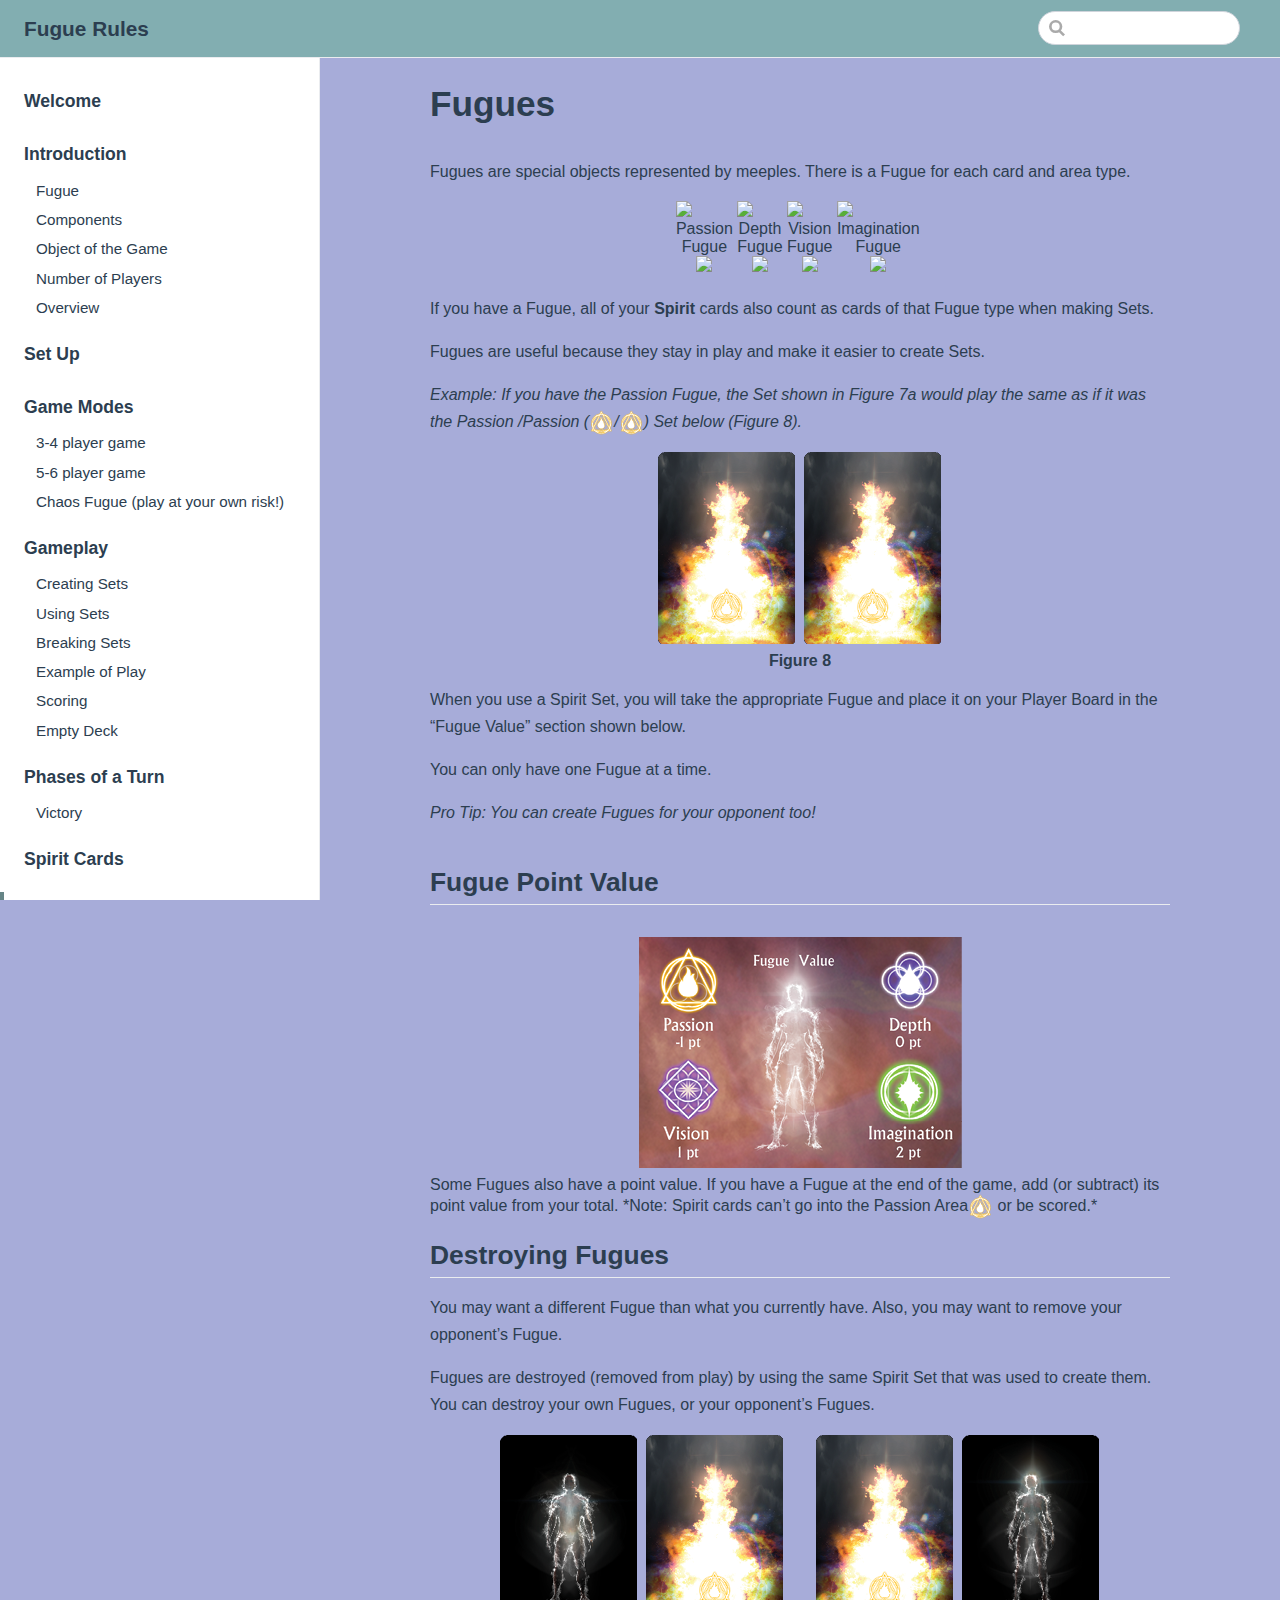
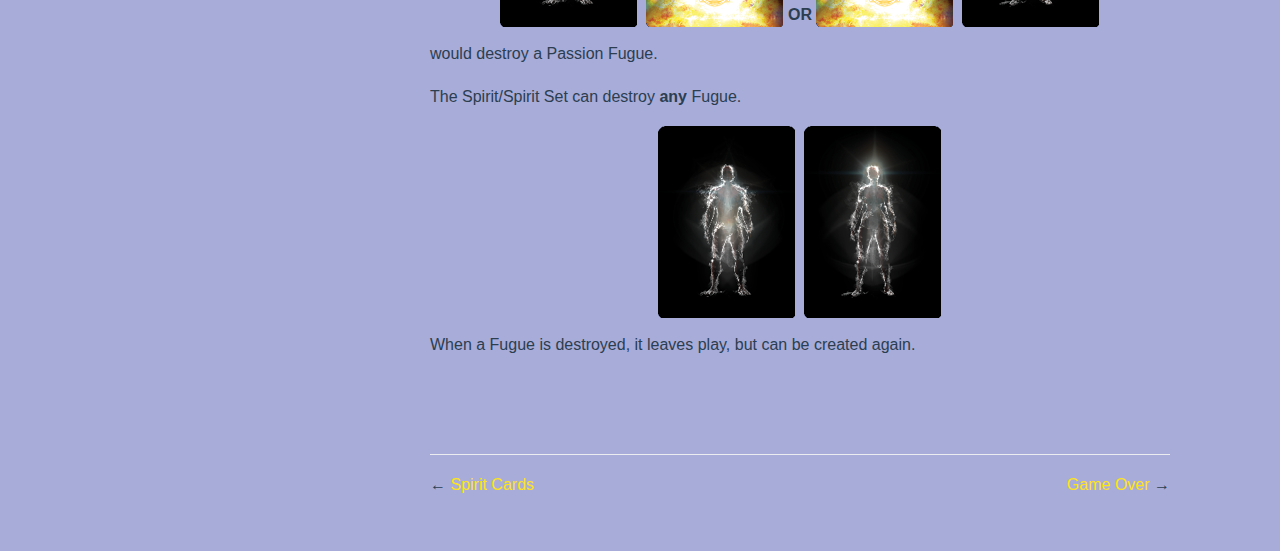
==== commit faf225fb: "Add all images Add service worker" ====
--- a/fugue/Fugues/index.html
+++ b/fugue/Fugues/index.html
@@ -7,13 +7,16 @@
     <meta name="description" content="A Psychogenic Game of Creation">
     
     
-    <link rel="preload" href="/fugue/assets/css/0.styles.c8022564.css" as="style"><link rel="preload" href="/fugue/assets/js/app.d1118f84.js" as="script"><link rel="preload" href="/fugue/assets/js/2.02e9f8c8.js" as="script"><link rel="preload" href="/fugue/assets/js/7.17a253ea.js" as="script"><link rel="preload" href="/fugue/assets/js/6.1a6fd545.js" as="script"><link rel="prefetch" href="/fugue/assets/js/10.ce5c8e5d.js"><link rel="prefetch" href="/fugue/assets/js/11.5d0fa7b4.js"><link rel="prefetch" href="/fugue/assets/js/12.ee226da0.js"><link rel="prefetch" href="/fugue/assets/js/13.bd4b6b8b.js"><link rel="prefetch" href="/fugue/assets/js/14.463a3493.js"><link rel="prefetch" href="/fugue/assets/js/15.f2371052.js"><link rel="prefetch" href="/fugue/assets/js/16.31bbf687.js"><link rel="prefetch" href="/fugue/assets/js/17.257a7c8e.js"><link rel="prefetch" href="/fugue/assets/js/18.f57196e5.js"><link rel="prefetch" href="/fugue/assets/js/3.076ea460.js"><link rel="prefetch" href="/fugue/assets/js/4.ca88965a.js"><link rel="prefetch" href="/fugue/assets/js/5.20b47cf7.js"><link rel="prefetch" href="/fugue/assets/js/8.0ba32b54.js"><link rel="prefetch" href="/fugue/assets/js/9.89232117.js">
-    <link rel="stylesheet" href="/fugue/assets/css/0.styles.c8022564.css">
+    <link rel="preload" href="/fugue/assets/css/0.styles.992e5e43.css" as="style"><link rel="preload" href="/fugue/assets/js/app.6c07222b.js" as="script"><link rel="preload" href="/fugue/assets/js/2.23932f08.js" as="script"><link rel="preload" href="/fugue/assets/js/9.c1b51d4c.js" as="script"><link rel="preload" href="/fugue/assets/js/7.8cbcc14e.js" as="script"><link rel="preload" href="/fugue/assets/js/6.030c003e.js" as="script"><link rel="preload" href="/fugue/assets/js/5.b5795940.js" as="script"><link rel="preload" href="/fugue/assets/js/8.f387bee5.js" as="script"><link rel="prefetch" href="/fugue/assets/js/10.7d64972f.js"><link rel="prefetch" href="/fugue/assets/js/11.185699f8.js"><link rel="prefetch" href="/fugue/assets/js/12.98ed0f08.js"><link rel="prefetch" href="/fugue/assets/js/13.823cc1f7.js"><link rel="prefetch" href="/fugue/assets/js/14.2142ad2c.js"><link rel="prefetch" href="/fugue/assets/js/15.78838850.js"><link rel="prefetch" href="/fugue/assets/js/16.124e4ae7.js"><link rel="prefetch" href="/fugue/assets/js/17.b82f7ea4.js"><link rel="prefetch" href="/fugue/assets/js/18.9822ba9d.js"><link rel="prefetch" href="/fugue/assets/js/19.abc5c4fe.js"><link rel="prefetch" href="/fugue/assets/js/20.d6715a38.js"><link rel="prefetch" href="/fugue/assets/js/3.d1787a62.js"><link rel="prefetch" href="/fugue/assets/js/4.2c1a3751.js">
+    <link rel="stylesheet" href="/fugue/assets/css/0.styles.992e5e43.css">
   </head>
   <body>
-    <div id="app" data-server-rendered="true"><div class="theme-container"><header class="navbar"><div class="sidebar-button"><svg xmlns="http://www.w3.org/2000/svg" aria-hidden="true" role="img" viewBox="0 0 448 512" class="icon"><path fill="currentColor" d="M436 124H12c-6.627 0-12-5.373-12-12V80c0-6.627 5.373-12 12-12h424c6.627 0 12 5.373 12 12v32c0 6.627-5.373 12-12 12zm0 160H12c-6.627 0-12-5.373-12-12v-32c0-6.627 5.373-12 12-12h424c6.627 0 12 5.373 12 12v32c0 6.627-5.373 12-12 12zm0 160H12c-6.627 0-12-5.373-12-12v-32c0-6.627 5.373-12 12-12h424c6.627 0 12 5.373 12 12v32c0 6.627-5.373 12-12 12z"></path></svg></div> <a href="/fugue/" class="home-link router-link-active"><!----> <span class="site-name">Fugue Rules</span></a> <div class="links"><div class="search-box"><input aria-label="Search" autocomplete="off" spellcheck="false" value=""> <!----></div> <!----></div></header> <div class="sidebar-mask"></div> <aside class="sidebar"><!---->  <ul class="sidebar-links"><li><a href="/fugue/" class="sidebar-link">Welcome</a></li><li><a href="/fugue/Introduction/" class="sidebar-link">Introduction</a><ul class="sidebar-sub-headers"><li class="sidebar-sub-header"><a href="/fugue/Introduction/#fugue" class="sidebar-link">Fugue</a></li><li class="sidebar-sub-header"><a href="/fugue/Introduction/#components" class="sidebar-link">Components</a></li><li class="sidebar-sub-header"><a href="/fugue/Introduction/#object-of-the-game" class="sidebar-link">Object of the Game</a></li><li class="sidebar-sub-header"><a href="/fugue/Introduction/#number-of-players" class="sidebar-link">Number of Players</a></li><li class="sidebar-sub-header"><a href="/fugue/Introduction/#overview" class="sidebar-link">Overview</a></li></ul></li><li><a href="/fugue/Setup/" class="sidebar-link">Set Up</a></li><li><a href="/fugue/GameModes/" class="sidebar-link">Game Modes</a><ul class="sidebar-sub-headers"><li class="sidebar-sub-header"><a href="/fugue/GameModes/#_3-4-player-game" class="sidebar-link">3-4 player game</a></li><li class="sidebar-sub-header"><a href="/fugue/GameModes/#_5-6-player-game" class="sidebar-link">5-6 player game</a></li><li class="sidebar-sub-header"><a href="/fugue/GameModes/#chaos-fugue-play-at-your-own-risk" class="sidebar-link">Chaos Fugue (play at your own risk!)</a></li></ul></li><li><a href="/fugue/Gameplay/" class="sidebar-link">Gameplay</a><ul class="sidebar-sub-headers"><li class="sidebar-sub-header"><a href="/fugue/Gameplay/#creating-sets" class="sidebar-link">Creating Sets</a></li><li class="sidebar-sub-header"><a href="/fugue/Gameplay/#using-sets" class="sidebar-link">Using Sets</a></li><li class="sidebar-sub-header"><a href="/fugue/Gameplay/#breaking-sets" class="sidebar-link">Breaking Sets</a></li><li class="sidebar-sub-header"><a href="/fugue/Gameplay/#example-of-play" class="sidebar-link">Example of Play</a></li></ul></li><li><a href="/fugue/Phases/" class="sidebar-link">Phases of a Turn</a><ul class="sidebar-sub-headers"><li class="sidebar-sub-header"><a href="/fugue/Phases/#victory" class="sidebar-link">Victory</a></li></ul></li><li><a href="/fugue/SpiritCards/" class="sidebar-link">Spirit Cards</a></li><li><a href="/fugue/Fugues/" class="active sidebar-link">Fugues</a><ul class="sidebar-sub-headers"><li class="sidebar-sub-header"><a href="/fugue/Fugues/#fugue-point-value" class="sidebar-link">Fugue Point Value</a></li><li class="sidebar-sub-header"><a href="/fugue/Fugues/#destroying-fugues" class="sidebar-link">Destroying Fugues</a></li></ul></li><li><a href="/fugue/Gameover/" class="sidebar-link">Game Over</a><ul class="sidebar-sub-headers"><li class="sidebar-sub-header"><a href="/fugue/Gameover/#victory" class="sidebar-link">Victory</a></li><li class="sidebar-sub-header"><a href="/fugue/Gameover/#ties" class="sidebar-link">Ties</a></li></ul></li><li><a href="/fugue/SetExplanationAndExamples/" class="sidebar-link">Set Explanations and Examples</a></li><li><a href="/fugue/SoloModes/" class="sidebar-link">Solo Modes</a><ul class="sidebar-sub-headers"><li class="sidebar-sub-header"><a href="/fugue/SoloModes/#solo-challenge" class="sidebar-link">Solo Challenge</a></li><li class="sidebar-sub-header"><a href="/fugue/SoloModes/#left-brain-versus-right-brain-beta" class="sidebar-link">Left Brain Versus Right Brain (beta)</a></li></ul></li></ul> </aside> <main class="page"> <div class="content default"><h1 id="fugues"><a href="#fugues" aria-hidden="true" class="header-anchor">#</a> Fugues</h1> <p>Fugues are special objects represented by meeples. There is a Fugue for each card and area type.
-&lt; Meeples image &gt;</p> <p>If you have a Fugue, all of your <strong>Spirit</strong> cards also count as cards of that Fugue type when making Sets.</p> <p>Fugues are useful because they stay in play and make it easier to create Sets.</p> <p><em>Example: If you have the Passion Fugue, the Set shown in Figure 7a would play the same as if it was the Passion /Passion (<span><img src="/fugue/P_icon.png"></span>/<span><img src="/fugue/P_icon.png"></span>) Set below (Figure 8).</em></p> <p>&lt; Figure 8 image &gt;</p> <p>When you use a Spirit Set, you will take the appropriate Fugue and place it on your Player Board in the “Fugue Value” section shown below.</p> <p>You can only have one Fugue at a time.</p> <p><em>Pro Tip: You can create Fugues for your opponent too!</em></p> <h2 id="fugue-point-value"><a href="#fugue-point-value" aria-hidden="true" class="header-anchor">#</a> Fugue Point Value</h2> <p>Some Fugues also have a point value. If you have a Fugue at the end of the game, add (or subtract) its point value from your total.
-<em>Note: Spirit cards can’t go into the Passion Area<span><img src="/fugue/P_icon.png"></span> or be scored.</em></p> <h2 id="destroying-fugues"><a href="#destroying-fugues" aria-hidden="true" class="header-anchor">#</a> Destroying Fugues</h2> <p>You may want a different Fugue than what you currently have. Also, you may want to remove your opponent’s Fugue.</p> <p>Fugues are destroyed (removed from play) by using the same Spirit Set that was used to create them. You can destroy your own Fugues, or your opponent’s Fugues.</p> <p>&lt; page 9 fugue image &gt;</p> <p>Or</p> <p>&lt; page 9 fugue image &gt;</p> <p>would destroy a Passion Fugue.</p> <p>The Spirit/Spirit Set can destroy <strong>any</strong> Fugue.</p> <p>&lt; spirit spirit image &gt;</p> <p>When a Fugue is destroyed, it leaves play, but can be created again.</p></div> <footer class="page-edit"><!----> <!----></footer> <div class="page-nav"><p class="inner"><span class="prev">
+    <div id="app" data-server-rendered="true"><div class="theme-container"><header class="navbar"><div class="sidebar-button"><svg xmlns="http://www.w3.org/2000/svg" aria-hidden="true" role="img" viewBox="0 0 448 512" class="icon"><path fill="currentColor" d="M436 124H12c-6.627 0-12-5.373-12-12V80c0-6.627 5.373-12 12-12h424c6.627 0 12 5.373 12 12v32c0 6.627-5.373 12-12 12zm0 160H12c-6.627 0-12-5.373-12-12v-32c0-6.627 5.373-12 12-12h424c6.627 0 12 5.373 12 12v32c0 6.627-5.373 12-12 12zm0 160H12c-6.627 0-12-5.373-12-12v-32c0-6.627 5.373-12 12-12h424c6.627 0 12 5.373 12 12v32c0 6.627-5.373 12-12 12z"></path></svg></div> <a href="/fugue/" class="home-link router-link-active"><!----> <span class="site-name">Fugue Rules</span></a> <div class="links"><div class="search-box"><input aria-label="Search" autocomplete="off" spellcheck="false" value=""> <!----></div> <!----></div></header> <div class="sidebar-mask"></div> <aside class="sidebar"><!---->  <ul class="sidebar-links"><li><a href="/fugue/" class="sidebar-link">Welcome</a></li><li><a href="/fugue/Introduction/" class="sidebar-link">Introduction</a><ul class="sidebar-sub-headers"><li class="sidebar-sub-header"><a href="/fugue/Introduction/#fugue" class="sidebar-link">Fugue</a></li><li class="sidebar-sub-header"><a href="/fugue/Introduction/#components" class="sidebar-link">Components</a></li><li class="sidebar-sub-header"><a href="/fugue/Introduction/#object-of-the-game" class="sidebar-link">Object of the Game</a></li><li class="sidebar-sub-header"><a href="/fugue/Introduction/#number-of-players" class="sidebar-link">Number of Players</a></li><li class="sidebar-sub-header"><a href="/fugue/Introduction/#overview" class="sidebar-link">Overview</a></li></ul></li><li><a href="/fugue/Setup/" class="sidebar-link">Set Up</a></li><li><a href="/fugue/GameModes/" class="sidebar-link">Game Modes</a><ul class="sidebar-sub-headers"><li class="sidebar-sub-header"><a href="/fugue/GameModes/#_3-4-player-game" class="sidebar-link">3-4 player game</a></li><li class="sidebar-sub-header"><a href="/fugue/GameModes/#_5-6-player-game" class="sidebar-link">5-6 player game</a></li><li class="sidebar-sub-header"><a href="/fugue/GameModes/#chaos-fugue-play-at-your-own-risk" class="sidebar-link">Chaos Fugue (play at your own risk!)</a></li></ul></li><li><a href="/fugue/Gameplay/" class="sidebar-link">Gameplay</a><ul class="sidebar-sub-headers"><li class="sidebar-sub-header"><a href="/fugue/Gameplay/#creating-sets" class="sidebar-link">Creating Sets</a></li><li class="sidebar-sub-header"><a href="/fugue/Gameplay/#using-sets" class="sidebar-link">Using Sets</a></li><li class="sidebar-sub-header"><a href="/fugue/Gameplay/#breaking-sets" class="sidebar-link">Breaking Sets</a></li><li class="sidebar-sub-header"><a href="/fugue/Gameplay/#example-of-play" class="sidebar-link">Example of Play</a></li><li class="sidebar-sub-header"><a href="/fugue/Gameplay/#scoring" class="sidebar-link">Scoring</a></li><li class="sidebar-sub-header"><a href="/fugue/Gameplay/#empty-deck" class="sidebar-link">Empty Deck</a></li></ul></li><li><a href="/fugue/Phases/" class="sidebar-link">Phases of a Turn</a><ul class="sidebar-sub-headers"><li class="sidebar-sub-header"><a href="/fugue/Phases/#victory" class="sidebar-link">Victory</a></li></ul></li><li><a href="/fugue/SpiritCards/" class="sidebar-link">Spirit Cards</a></li><li><a href="/fugue/Fugues/" class="active sidebar-link">Fugues</a><ul class="sidebar-sub-headers"><li class="sidebar-sub-header"><a href="/fugue/Fugues/#fugue-point-value" class="sidebar-link">Fugue Point Value</a></li><li class="sidebar-sub-header"><a href="/fugue/Fugues/#destroying-fugues" class="sidebar-link">Destroying Fugues</a></li></ul></li><li><a href="/fugue/Gameover/" class="sidebar-link">Game Over</a><ul class="sidebar-sub-headers"><li class="sidebar-sub-header"><a href="/fugue/Gameover/#victory" class="sidebar-link">Victory</a></li><li class="sidebar-sub-header"><a href="/fugue/Gameover/#ties" class="sidebar-link">Ties</a></li></ul></li><li><a href="/fugue/SetExplanationAndExamples/" class="sidebar-link">Set Explanations and Examples</a></li><li><a href="/fugue/SoloModes/" class="sidebar-link">Solo Modes</a><ul class="sidebar-sub-headers"><li class="sidebar-sub-header"><a href="/fugue/SoloModes/#solo-challenge" class="sidebar-link">Solo Challenge</a></li><li class="sidebar-sub-header"><a href="/fugue/SoloModes/#left-brain-versus-right-brain-beta" class="sidebar-link">Left Brain Versus Right Brain (beta)</a></li></ul></li></ul> </aside> <main class="page"> <div class="content default"><h1 id="fugues"><a href="#fugues" aria-hidden="true" class="header-anchor">#</a> Fugues</h1> <p>Fugues are special objects represented by meeples. There is a Fugue for each card and area type.</p> <div class="meeple_info"><div><div><img src="/Meeple_Y.png" style="display: block;"> <span style="display: block; text-align: center;">Passion<br>Fugue</span> <span style="display: block; text-align: center;"><img src="/P_icon.png" style="width: 60%;"></span></div></div> <div><div><img src="/Meeple_B.png" style="display: block;"> <span style="display: block; text-align: center;">Depth<br>Fugue</span> <span style="display: block; text-align: center;"><img src="/D_icon.png" style="width: 60%;"></span></div></div> <div><div><img src="/Meeple_P.png" style="display: block;"> <span style="display: block; text-align: center;">Vision<br>Fugue</span> <span style="display: block; text-align: center;"><img src="/V_icon.png" style="width: 60%;"></span></div></div> <div><div style="\n    text-align: center;\n"><img src="/Meeple_G.png" style="display: block"> <span style="display: block; text-align: center;">Imagination<br>Fugue</span> <span style="display: block; text-align: center;"><img src="/I_icon.png" style="width: 42px;"></span></div></div> <div style="clear: both;"></div></div> <p>If you have a Fugue, all of your <strong>Spirit</strong> cards also count as cards of that Fugue type when making Sets.</p> <p>Fugues are useful because they stay in play and make it easier to create Sets.</p> <p><em>Example: If you have the Passion Fugue, the Set shown in Figure 7a would play the same as if it was the Passion /Passion (<span><img src="/fugue/P_icon.png"></span>/<span><img src="/fugue/P_icon.png"></span>) Set below (Figure 8).</em></p> <div style="text-align:center;"><img src="/fugue/Figure_8.png" style="display:inline;margin-bottom:3px;"> <span style="font-weight:bold;display:block">Figure 8</span></div> <p>When you use a Spirit Set, you will take the appropriate Fugue and place it on your Player Board in the “Fugue Value” section shown below.</p> <p>You can only have one Fugue at a time.</p> <p><em>Pro Tip: You can create Fugues for your opponent too!</em></p> <h2 id="fugue-point-value"><a href="#fugue-point-value" aria-hidden="true" class="header-anchor">#</a> Fugue Point Value</h2> <div style="text-align:center;margin-top:2em;"><span><img src="/fugue/Fugue_Values.png"></span></div>
+Some Fugues also have a point value. If you have a Fugue at the end of the game, add (or subtract) its point value from your total.
+*Note: Spirit cards can’t go into the Passion Area<span><img src="/fugue/P_icon.png"></span> or be scored.*
+<h2 id="destroying-fugues"><a href="#destroying-fugues" aria-hidden="true" class="header-anchor">#</a> Destroying Fugues</h2> <p>You may want a different Fugue than what you currently have. Also, you may want to remove your opponent’s Fugue.</p> <p>Fugues are destroyed (removed from play) by using the same Spirit Set that was used to create them. You can destroy your own Fugues, or your opponent’s Fugues.
+</p><div style="text-align:center;"><span><img src="/fugue/Figure_7a.png"></span> <strong>OR</strong> <span><img src="/fugue/Figure_7b.png"></span></div><p></p> <p>would destroy a Passion Fugue.</p> <p>The Spirit/Spirit Set can destroy <strong>any</strong> Fugue.
+</p><div style="text-align:center;"><span><img src="/fugue/Figure_7.png"></span></div><p></p> <p>When a Fugue is destroyed, it leaves play, but can be created again.</p></div> <footer class="page-edit"><!----> <!----></footer> <div class="page-nav"><p class="inner"><span class="prev">
         ←
         <a href="/fugue/SpiritCards/" class="prev">
           Spirit Cards
@@ -22,6 +25,6 @@
         </a>
         →
       </span></p></div> </main></div><div class="global-ui"></div></div>
-    <script src="/fugue/assets/js/app.d1118f84.js" defer></script><script src="/fugue/assets/js/2.02e9f8c8.js" defer></script><script src="/fugue/assets/js/7.17a253ea.js" defer></script><script src="/fugue/assets/js/6.1a6fd545.js" defer></script>
+    <script src="/fugue/assets/js/app.6c07222b.js" defer></script><script src="/fugue/assets/js/2.23932f08.js" defer></script><script src="/fugue/assets/js/9.c1b51d4c.js" defer></script><script src="/fugue/assets/js/7.8cbcc14e.js" defer></script><script src="/fugue/assets/js/6.030c003e.js" defer></script><script src="/fugue/assets/js/5.b5795940.js" defer></script><script src="/fugue/assets/js/8.f387bee5.js" defer></script>
   </body>
 </html>
--- a/fugue/assets/css/0.styles.992e5e43.css
+++ b/fugue/assets/css/0.styles.992e5e43.css
@@ -0,0 +1 @@
+#nprogress{pointer-events:none}#nprogress .bar{background:#3eaf7c;position:fixed;z-index:1031;top:0;left:0;width:100%;height:2px}#nprogress .peg{display:block;position:absolute;right:0;width:100px;height:100%;-webkit-box-shadow:0 0 10px #3eaf7c,0 0 5px #3eaf7c;box-shadow:0 0 10px #3eaf7c,0 0 5px #3eaf7c;opacity:1;-webkit-transform:rotate(3deg) translateY(-4px);transform:rotate(3deg) translateY(-4px)}#nprogress .spinner{display:block;position:fixed;z-index:1031;top:15px;right:15px}#nprogress .spinner-icon{width:18px;height:18px;-webkit-box-sizing:border-box;box-sizing:border-box;border:2px solid transparent;border-top-color:#3eaf7c;border-left-color:#3eaf7c;border-radius:50%;-webkit-animation:nprogress-spinner .4s linear infinite;animation:nprogress-spinner .4s linear infinite}.nprogress-custom-parent{overflow:hidden;position:relative}.nprogress-custom-parent #nprogress .bar,.nprogress-custom-parent #nprogress .spinner{position:absolute}@-webkit-keyframes nprogress-spinner{0%{-webkit-transform:rotate(0deg);transform:rotate(0deg)}to{-webkit-transform:rotate(1turn);transform:rotate(1turn)}}@keyframes nprogress-spinner{0%{-webkit-transform:rotate(0deg);transform:rotate(0deg)}to{-webkit-transform:rotate(1turn);transform:rotate(1turn)}}.icon.outbound{color:#aaa;display:inline-block;vertical-align:middle;position:relative;top:-1px}.home{padding:3.6rem 2rem 0;max-width:960px;margin:0 auto;display:block}.home .hero{text-align:center}.home .hero img{max-width:100%;max-height:280px;display:block;margin:3rem auto 1.5rem}.home .hero h1{font-size:3rem}.home .hero .action,.home .hero .description,.home .hero h1{margin:1.8rem auto}.home .hero .description{max-width:35rem;font-size:1.6rem;line-height:1.3;color:#6a8bad}.home .hero .action-button{display:inline-block;font-size:1.2rem;color:#fff;background-color:#3eaf7c;padding:.8rem 1.6rem;border-radius:4px;-webkit-transition:background-color .1s ease;transition:background-color .1s ease;-webkit-box-sizing:border-box;box-sizing:border-box;border-bottom:1px solid #389d70}.home .hero .action-button:hover{background-color:#4abf8a}.home .features{border-top:1px solid #eaecef;padding:1.2rem 0;margin-top:2.5rem;display:-webkit-box;display:-ms-flexbox;display:flex;-ms-flex-wrap:wrap;flex-wrap:wrap;-webkit-box-align:start;-ms-flex-align:start;align-items:flex-start;-ms-flex-line-pack:stretch;align-content:stretch;-webkit-box-pack:justify;-ms-flex-pack:justify;justify-content:space-between}.home .feature{-webkit-box-flex:1;-ms-flex-positive:1;flex-grow:1;-ms-flex-preferred-size:30%;flex-basis:30%;max-width:30%}.home .feature h2{font-size:1.4rem;font-weight:500;border-bottom:none;padding-bottom:0;color:#3a5169}.home .feature p{color:#4e6e8e}.home .footer{padding:2.5rem;border-top:1px solid #eaecef;text-align:center;color:#4e6e8e}@media (max-width:719px){.home .features{-webkit-box-orient:vertical;-webkit-box-direction:normal;-ms-flex-direction:column;flex-direction:column}.home .feature{max-width:100%;padding:0 2.5rem}}@media (max-width:419px){.home{padding-left:1.5rem;padding-right:1.5rem}.home .hero img{max-height:210px;margin:2rem auto 1.2rem}.home .hero h1{font-size:2rem}.home .hero .action,.home .hero .description,.home .hero h1{margin:1.2rem auto}.home .hero .description{font-size:1.2rem}.home .hero .action-button{font-size:1rem;padding:.6rem 1.2rem}.home .feature h2{font-size:1.25rem}}.search-box{display:inline-block;position:relative;margin-right:1rem}.search-box input{cursor:text;width:10rem;height:2rem;color:#4e6e8e;display:inline-block;border:1px solid #cfd4db;border-radius:2rem;font-size:.9rem;line-height:2rem;padding:0 .5rem 0 2rem;outline:none;-webkit-transition:all .2s ease;transition:all .2s ease;background:#fff url(/fugue/assets/img/search.83621669.svg) .6rem .5rem no-repeat;background-size:1rem}.search-box input:focus{cursor:auto;border-color:#3eaf7c}.search-box .suggestions{background:#fff;width:20rem;position:absolute;top:1.5rem;border:1px solid #cfd4db;border-radius:6px;padding:.4rem;list-style-type:none}.search-box .suggestions.align-right{right:0}.search-box .suggestion{line-height:1.4;padding:.4rem .6rem;border-radius:4px;cursor:pointer}.search-box .suggestion a{white-space:normal;color:#5d82a6}.search-box .suggestion a .page-title{font-weight:600}.search-box .suggestion a .header{font-size:.9em;margin-left:.25em}.search-box .suggestion.focused{background-color:#f3f4f5}.search-box .suggestion.focused a{color:#3eaf7c}@media (max-width:959px){.search-box input{cursor:pointer;width:0;border-color:transparent;position:relative}.search-box input:focus{cursor:text;left:0;width:10rem}}@media (-ms-high-contrast:none){.search-box input{height:2rem}}@media (max-width:959px) and (min-width:719px){.search-box .suggestions{left:0}}@media (max-width:719px){.search-box{margin-right:0}.search-box input{left:1rem}.search-box .suggestions{right:0}}@media (max-width:419px){.search-box .suggestions{width:calc(100vw - 4rem)}.search-box input:focus{width:8rem}}.sidebar-button{cursor:pointer;display:none;width:1.25rem;height:1.25rem;position:absolute;padding:.6rem;top:.6rem;left:1rem}.sidebar-button .icon{display:block;width:1.25rem;height:1.25rem}@media (max-width:719px){.sidebar-button{display:block}}.dropdown-enter,.dropdown-leave-to{height:0!important}.dropdown-wrapper{cursor:pointer}.dropdown-wrapper .dropdown-title{display:block}.dropdown-wrapper .dropdown-title:hover{border-color:transparent}.dropdown-wrapper .dropdown-title .arrow{vertical-align:middle;margin-top:-1px;margin-left:.4rem}.dropdown-wrapper .nav-dropdown .dropdown-item{color:inherit;line-height:1.7rem}.dropdown-wrapper .nav-dropdown .dropdown-item h4{margin:.45rem 0 0;border-top:1px solid #eee;padding:.45rem 1.5rem 0 1.25rem}.dropdown-wrapper .nav-dropdown .dropdown-item .dropdown-subitem-wrapper{padding:0;list-style:none}.dropdown-wrapper .nav-dropdown .dropdown-item .dropdown-subitem-wrapper .dropdown-subitem{font-size:.9em}.dropdown-wrapper .nav-dropdown .dropdown-item a{display:block;line-height:1.7rem;position:relative;border-bottom:none;font-weight:400;margin-bottom:0;padding:0 1.5rem 0 1.25rem}.dropdown-wrapper .nav-dropdown .dropdown-item a.router-link-active,.dropdown-wrapper .nav-dropdown .dropdown-item a:hover{color:#3eaf7c}.dropdown-wrapper .nav-dropdown .dropdown-item a.router-link-active:after{content:"";width:0;height:0;border-left:5px solid #3eaf7c;border-top:3px solid transparent;border-bottom:3px solid transparent;position:absolute;top:calc(50% - 2px);left:9px}.dropdown-wrapper .nav-dropdown .dropdown-item:first-child h4{margin-top:0;padding-top:0;border-top:0}@media (max-width:719px){.dropdown-wrapper.open .dropdown-title{margin-bottom:.5rem}.dropdown-wrapper .nav-dropdown{-webkit-transition:height .1s ease-out;transition:height .1s ease-out;overflow:hidden}.dropdown-wrapper .nav-dropdown .dropdown-item h4{border-top:0;margin-top:0;padding-top:0}.dropdown-wrapper .nav-dropdown .dropdown-item>a,.dropdown-wrapper .nav-dropdown .dropdown-item h4{font-size:15px;line-height:2rem}.dropdown-wrapper .nav-dropdown .dropdown-item .dropdown-subitem{font-size:14px;padding-left:1rem}}@media (min-width:719px){.dropdown-wrapper{height:1.8rem}.dropdown-wrapper:hover .nav-dropdown{display:block!important}.dropdown-wrapper .dropdown-title .arrow{border-left:4px solid transparent;border-right:4px solid transparent;border-top:6px solid #ccc;border-bottom:0}.dropdown-wrapper .nav-dropdown{display:none;height:auto!important;-webkit-box-sizing:border-box;box-sizing:border-box;max-height:calc(100vh - 2.7rem);overflow-y:auto;position:absolute;top:100%;right:0;background-color:#fff;padding:.6rem 0;border:1px solid #ddd;border-bottom-color:#ccc;text-align:left;border-radius:.25rem;white-space:nowrap;margin:0}}.nav-links{display:inline-block}.nav-links a{line-height:1.4rem;color:inherit}.nav-links a.router-link-active,.nav-links a:hover{color:#3eaf7c}.nav-links .nav-item{position:relative;display:inline-block;margin-left:1.5rem;line-height:2rem}.nav-links .nav-item:first-child{margin-left:0}.nav-links .repo-link{margin-left:1.5rem}@media (max-width:719px){.nav-links .nav-item,.nav-links .repo-link{margin-left:0}}@media (min-width:719px){.nav-links a.router-link-active,.nav-links a:hover{color:#2c3e50}.nav-item>a:not(.external).router-link-active,.nav-item>a:not(.external):hover{margin-bottom:-2px;border-bottom:2px solid #46bd87}}.navbar{padding:.7rem 1.5rem;line-height:2.2rem}.navbar a,.navbar img,.navbar span{display:inline-block}.navbar .logo{height:2.2rem;min-width:2.2rem;margin-right:.8rem;vertical-align:top}.navbar .site-name{font-size:1.3rem;font-weight:600;color:#2c3e50;position:relative}.navbar .links{padding-left:1.5rem;-webkit-box-sizing:border-box;box-sizing:border-box;background-color:#fff;white-space:nowrap;font-size:.9rem;position:absolute;right:1.5rem;top:.7rem;display:-webkit-box;display:-ms-flexbox;display:flex}.navbar .links .search-box{-webkit-box-flex:0;-ms-flex:0 0 auto;flex:0 0 auto;vertical-align:top}@media (max-width:719px){.navbar{padding-left:4rem}.navbar .can-hide{display:none}.navbar .links{padding-left:1.5rem}}.page-edit,.page-nav{max-width:740px;margin:0 auto;padding:2rem 2.5rem}@media (max-width:959px){.page-edit,.page-nav{padding:2rem}}@media (max-width:419px){.page-edit,.page-nav{padding:1.5rem}}.page{padding-bottom:2rem;display:block}.page-edit{padding-top:1rem;padding-bottom:1rem;overflow:auto}.page-edit .edit-link{display:inline-block}.page-edit .edit-link a{color:#4e6e8e;margin-right:.25rem}.page-edit .last-updated{float:right;font-size:.9em}.page-edit .last-updated .prefix{font-weight:500;color:#4e6e8e}.page-edit .last-updated .time{font-weight:400;color:#aaa}.page-nav{padding-top:1rem;padding-bottom:0}.page-nav .inner{min-height:2rem;margin-top:0;border-top:1px solid #eaecef;padding-top:1rem;overflow:auto}.page-nav .next{float:right}@media (max-width:719px){.page-edit .edit-link{margin-bottom:.5rem}.page-edit .last-updated{font-size:.8em;float:none;text-align:left}}.sidebar-group .sidebar-group{padding-left:.5em}.sidebar-group:not(.collapsable) .sidebar-heading:not(.clickable){cursor:auto;color:inherit}.sidebar-group.is-sub-group{padding-left:0}.sidebar-group.is-sub-group>.sidebar-heading{font-size:.95em;line-height:1.4;font-weight:400;padding-left:2rem}.sidebar-group.is-sub-group>.sidebar-heading:not(.clickable){opacity:.5}.sidebar-group.is-sub-group>.sidebar-group-items{padding-left:1rem}.sidebar-group.is-sub-group>.sidebar-group-items>li>.sidebar-link{font-size:.95em;border-left:none}.sidebar-group.depth-2>.sidebar-heading{border-left:none}.sidebar-heading{color:#2c3e50;-webkit-transition:color .15s ease;transition:color .15s ease;cursor:pointer;font-size:1.1em;font-weight:700;padding:.35rem 1.5rem .35rem 1.25rem;width:100%;-webkit-box-sizing:border-box;box-sizing:border-box;margin:0;border-left:.25rem solid transparent}.sidebar-heading.open,.sidebar-heading:hover{color:inherit}.sidebar-heading .arrow{position:relative;top:-.12em;left:.5em}.sidebar-heading.clickable.active{font-weight:600;color:#3eaf7c;border-left-color:#3eaf7c}.sidebar-heading.clickable:hover{color:#3eaf7c}.sidebar-group-items{-webkit-transition:height .1s ease-out;transition:height .1s ease-out;font-size:.95em;overflow:hidden}.sidebar .sidebar-sub-headers{padding-left:1rem;font-size:.95em}a.sidebar-link{font-size:1em;font-weight:400;display:inline-block;color:#2c3e50;border-left:.25rem solid transparent;padding:.35rem 1rem .35rem 1.25rem;line-height:1.4;width:100%;-webkit-box-sizing:border-box;box-sizing:border-box}a.sidebar-link:hover{color:#3eaf7c}a.sidebar-link.active{font-weight:600;color:#3eaf7c;border-left-color:#3eaf7c}.sidebar-group a.sidebar-link{padding-left:2rem}.sidebar-sub-headers a.sidebar-link{padding-top:.25rem;padding-bottom:.25rem;border-left:none}.sidebar-sub-headers a.sidebar-link.active{font-weight:500}.sidebar ul{padding:0;margin:0;list-style-type:none}.sidebar a{display:inline-block}.sidebar .nav-links{display:none;border-bottom:1px solid #eaecef;padding:.5rem 0 .75rem 0}.sidebar .nav-links a{font-weight:600}.sidebar .nav-links .nav-item,.sidebar .nav-links .repo-link{display:block;line-height:1.25rem;font-size:1.1em;padding:.5rem 0 .5rem 1.5rem}.sidebar>.sidebar-links{padding:1.5rem 0}.sidebar>.sidebar-links>li>a.sidebar-link{font-size:1.1em;line-height:1.7;font-weight:700}.sidebar>.sidebar-links>li:not(:first-child){margin-top:.75rem}@media (max-width:719px){.sidebar .nav-links{display:block}.sidebar .nav-links .dropdown-wrapper .nav-dropdown .dropdown-item a.router-link-active:after{top:calc(1rem - 2px)}.sidebar>.sidebar-links{padding:1rem 0}}code[class*=language-],pre[class*=language-]{color:#ccc;background:none;font-family:Consolas,Monaco,Andale Mono,Ubuntu Mono,monospace;font-size:1em;text-align:left;white-space:pre;word-spacing:normal;word-break:normal;word-wrap:normal;line-height:1.5;-moz-tab-size:4;-o-tab-size:4;tab-size:4;-webkit-hyphens:none;-ms-hyphens:none;hyphens:none}pre[class*=language-]{padding:1em;margin:.5em 0;overflow:auto}:not(pre)>code[class*=language-],pre[class*=language-]{background:#2d2d2d}:not(pre)>code[class*=language-]{padding:.1em;border-radius:.3em;white-space:normal}.token.block-comment,.token.cdata,.token.comment,.token.doctype,.token.prolog{color:#999}.token.punctuation{color:#ccc}.token.attr-name,.token.deleted,.token.namespace,.token.tag{color:#e2777a}.token.function-name{color:#6196cc}.token.boolean,.token.function,.token.number{color:#f08d49}.token.class-name,.token.constant,.token.property,.token.symbol{color:#f8c555}.token.atrule,.token.builtin,.token.important,.token.keyword,.token.selector{color:#cc99cd}.token.attr-value,.token.char,.token.regex,.token.string,.token.variable{color:#7ec699}.token.entity,.token.operator,.token.url{color:#67cdcc}.token.bold,.token.important{font-weight:700}.token.italic{font-style:italic}.token.entity{cursor:help}.token.inserted{color:green}.content code{color:#476582;padding:.25rem .5rem;margin:0;font-size:.85em;background-color:rgba(27,31,35,.05);border-radius:3px}.content code .token.deleted{color:#ec5975}.content code .token.inserted{color:#3eaf7c}.content pre,.content pre[class*=language-]{line-height:1.4;padding:1.25rem 1.5rem;margin:.85rem 0;background-color:#282c34;border-radius:6px;overflow:auto}.content pre[class*=language-] code,.content pre code{color:#fff;padding:0;background-color:transparent;border-radius:0}div[class*=language-]{position:relative;background-color:#282c34;border-radius:6px}div[class*=language-] .highlight-lines{-webkit-user-select:none;-moz-user-select:none;-ms-user-select:none;user-select:none;padding-top:1.3rem;position:absolute;top:0;left:0;width:100%;line-height:1.4}div[class*=language-] .highlight-lines .highlighted{background-color:rgba(0,0,0,.66)}div[class*=language-] pre,div[class*=language-] pre[class*=language-]{background:transparent;position:relative;z-index:1}div[class*=language-]:before{position:absolute;z-index:3;top:.8em;right:1em;font-size:.75rem;color:hsla(0,0%,100%,.4)}div[class*=language-]:not(.line-numbers-mode) .line-numbers-wrapper{display:none}div[class*=language-].line-numbers-mode .highlight-lines .highlighted{position:relative}div[class*=language-].line-numbers-mode .highlight-lines .highlighted:before{content:" ";position:absolute;z-index:3;left:0;top:0;display:block;width:3.5rem;height:100%;background-color:rgba(0,0,0,.66)}div[class*=language-].line-numbers-mode pre{padding-left:4.5rem;vertical-align:middle}div[class*=language-].line-numbers-mode .line-numbers-wrapper{position:absolute;top:0;width:3.5rem;text-align:center;color:hsla(0,0%,100%,.3);padding:1.25rem 0;line-height:1.4}div[class*=language-].line-numbers-mode .line-numbers-wrapper .line-number,div[class*=language-].line-numbers-mode .line-numbers-wrapper br{-webkit-user-select:none;-moz-user-select:none;-ms-user-select:none;user-select:none}div[class*=language-].line-numbers-mode .line-numbers-wrapper .line-number{position:relative;z-index:4;font-size:.85em}div[class*=language-].line-numbers-mode:after{content:"";position:absolute;z-index:2;top:0;left:0;width:3.5rem;height:100%;border-radius:6px 0 0 6px;border-right:1px solid rgba(0,0,0,.66);background-color:#282c34}div[class~=language-js]:before{content:"js"}div[class~=language-ts]:before{content:"ts"}div[class~=language-html]:before{content:"html"}div[class~=language-md]:before{content:"md"}div[class~=language-vue]:before{content:"vue"}div[class~=language-css]:before{content:"css"}div[class~=language-sass]:before{content:"sass"}div[class~=language-scss]:before{content:"scss"}div[class~=language-less]:before{content:"less"}div[class~=language-stylus]:before{content:"stylus"}div[class~=language-go]:before{content:"go"}div[class~=language-java]:before{content:"java"}div[class~=language-c]:before{content:"c"}div[class~=language-sh]:before{content:"sh"}div[class~=language-yaml]:before{content:"yaml"}div[class~=language-py]:before{content:"py"}div[class~=language-docker]:before{content:"docker"}div[class~=language-dockerfile]:before{content:"dockerfile"}div[class~=language-makefile]:before{content:"makefile"}div[class~=language-javascript]:before{content:"js"}div[class~=language-typescript]:before{content:"ts"}div[class~=language-markup]:before{content:"html"}div[class~=language-markdown]:before{content:"md"}div[class~=language-json]:before{content:"json"}div[class~=language-ruby]:before{content:"rb"}div[class~=language-python]:before{content:"py"}div[class~=language-bash]:before{content:"sh"}div[class~=language-php]:before{content:"php"}.custom-block .custom-block-title{font-weight:600;margin-bottom:-.4rem}.custom-block.danger,.custom-block.tip,.custom-block.warning{padding:.1rem 1.5rem;border-left-width:.5rem;border-left-style:solid;margin:1rem 0}.custom-block.tip{background-color:#f3f5f7;border-color:#42b983}.custom-block.warning{background-color:rgba(255,229,100,.3);border-color:#e7c000;color:#6b5900}.custom-block.warning .custom-block-title{color:#b29400}.custom-block.warning a{color:#2c3e50}.custom-block.danger{background-color:#ffe6e6;border-color:#c00;color:#4d0000}.custom-block.danger .custom-block-title{color:#900}.custom-block.danger a{color:#2c3e50}.arrow{display:inline-block;width:0;height:0}.arrow.up{border-bottom:6px solid #ccc}.arrow.down,.arrow.up{border-left:4px solid transparent;border-right:4px solid transparent}.arrow.down{border-top:6px solid #ccc}.arrow.right{border-left:6px solid #ccc}.arrow.left,.arrow.right{border-top:4px solid transparent;border-bottom:4px solid transparent}.arrow.left{border-right:6px solid #ccc}.content:not(.custom){max-width:740px;margin:0 auto;padding:2rem 2.5rem}@media (max-width:959px){.content:not(.custom){padding:2rem}}@media (max-width:419px){.content:not(.custom){padding:1.5rem}}.table-of-contents .badge{vertical-align:middle}body,html{padding:0;margin:0;background-color:#fff}body{font-family:-apple-system,BlinkMacSystemFont,Segoe UI,Roboto,Oxygen,Ubuntu,Cantarell,Fira Sans,Droid Sans,Helvetica Neue,sans-serif;-webkit-font-smoothing:antialiased;-moz-osx-font-smoothing:grayscale;font-size:16px;color:#2c3e50}.page{padding-left:20rem}.navbar{z-index:20;right:0;height:3.6rem;background-color:#fff;-webkit-box-sizing:border-box;box-sizing:border-box;border-bottom:1px solid #eaecef}.navbar,.sidebar-mask{position:fixed;top:0;left:0}.sidebar-mask{z-index:9;width:100vw;height:100vh;display:none}.sidebar{font-size:16px;background-color:#fff;width:20rem;position:fixed;z-index:10;margin:0;top:3.6rem;left:0;bottom:0;-webkit-box-sizing:border-box;box-sizing:border-box;border-right:1px solid #eaecef;overflow-y:auto}.content:not(.custom)>:first-child{margin-top:3.6rem}.content:not(.custom) a:hover{text-decoration:underline}.content:not(.custom) p.demo{padding:1rem 1.5rem;border:1px solid #ddd;border-radius:4px}.content:not(.custom) img{max-width:100%}.content.custom{padding:0;margin:0}.content.custom img{max-width:100%}a{font-weight:500;text-decoration:none}a,p a code{color:#3eaf7c}p a code{font-weight:400}kbd{background:#eee;border:.15rem solid #ddd;border-bottom:.25rem solid #ddd;border-radius:.15rem;padding:0 .15em}blockquote{font-size:.9rem;color:#999;border-left:.5rem solid #dfe2e5;margin:.5rem 0;padding:.25rem 0 .25rem 1rem}blockquote>p{margin:0}ol,ul{padding-left:1.2em}strong{font-weight:600}h1,h2,h3,h4,h5,h6{font-weight:600;line-height:1.25}.content:not(.custom)>h1,.content:not(.custom)>h2,.content:not(.custom)>h3,.content:not(.custom)>h4,.content:not(.custom)>h5,.content:not(.custom)>h6{margin-top:-3.1rem;padding-top:4.6rem;margin-bottom:0}.content:not(.custom)>h1:first-child,.content:not(.custom)>h2:first-child,.content:not(.custom)>h3:first-child,.content:not(.custom)>h4:first-child,.content:not(.custom)>h5:first-child,.content:not(.custom)>h6:first-child{margin-top:-1.5rem;margin-bottom:1rem}.content:not(.custom)>h1:first-child+.custom-block,.content:not(.custom)>h1:first-child+p,.content:not(.custom)>h1:first-child+pre,.content:not(.custom)>h2:first-child+.custom-block,.content:not(.custom)>h2:first-child+p,.content:not(.custom)>h2:first-child+pre,.content:not(.custom)>h3:first-child+.custom-block,.content:not(.custom)>h3:first-child+p,.content:not(.custom)>h3:first-child+pre,.content:not(.custom)>h4:first-child+.custom-block,.content:not(.custom)>h4:first-child+p,.content:not(.custom)>h4:first-child+pre,.content:not(.custom)>h5:first-child+.custom-block,.content:not(.custom)>h5:first-child+p,.content:not(.custom)>h5:first-child+pre,.content:not(.custom)>h6:first-child+.custom-block,.content:not(.custom)>h6:first-child+p,.content:not(.custom)>h6:first-child+pre{margin-top:2rem}h1:hover .header-anchor,h2:hover .header-anchor,h3:hover .header-anchor,h4:hover .header-anchor,h5:hover .header-anchor,h6:hover .header-anchor{opacity:1}h1{font-size:2.2rem}h2{font-size:1.65rem;padding-bottom:.3rem;border-bottom:1px solid #eaecef}h3{font-size:1.35rem}a.header-anchor{font-size:.85em;float:left;margin-left:-.87em;padding-right:.23em;margin-top:.125em;opacity:0}a.header-anchor:hover{text-decoration:none}.line-number,code,kbd{font-family:source-code-pro,Menlo,Monaco,Consolas,Courier New,monospace}ol,p,ul{line-height:1.7}hr{border:0;border-top:1px solid #eaecef}table{border-collapse:collapse;margin:1rem 0;display:block;overflow-x:auto}tr{border-top:1px solid #dfe2e5}tr:nth-child(2n){background-color:#f6f8fa}td,th{border:1px solid #dfe2e5;padding:.6em 1em}.theme-container.sidebar-open .sidebar-mask{display:block}.theme-container.no-navbar .content:not(.custom)>h1,.theme-container.no-navbar h2,.theme-container.no-navbar h3,.theme-container.no-navbar h4,.theme-container.no-navbar h5,.theme-container.no-navbar h6{margin-top:1.5rem;padding-top:0}.theme-container.no-navbar .sidebar{top:0}@media (min-width:720px){.theme-container.no-sidebar .sidebar{display:none}.theme-container.no-sidebar .page{padding-left:0}}@media (max-width:959px){.sidebar{font-size:15px;width:16.4rem}.page{padding-left:16.4rem}}@media (max-width:719px){.sidebar{top:0;padding-top:3.6rem;-webkit-transform:translateX(-100%);transform:translateX(-100%);-webkit-transition:-webkit-transform .2s ease;transition:-webkit-transform .2s ease;transition:transform .2s ease;transition:transform .2s ease,-webkit-transform .2s ease}.page{padding-left:0}.theme-container.sidebar-open .sidebar{-webkit-transform:translateX(0);transform:translateX(0)}.theme-container.no-navbar .sidebar{padding-top:0}}@media (max-width:419px){h1{font-size:1.9rem}.content div[class*=language-]{margin:.85rem -1.5rem;border-radius:0}}.page{background:#a7acd9}.navbar div.links,header.navbar{background-color:#82aeb1}a.header-anchor{color:#c9c9ee}.sidebar-links a.sidebar-link.active{color:#668586;border-left-color:#668586}.sidebar-links a.sidebar-link.active:hover{color:#82aeb1}.page a{color:#ffe415}.meeple_info{text-align:center}.meeple_info img{margin-bottom:3px}.meeple_info div{display:inline-block}img{margin-bottom:-.5em}.badge[data-v-bb9d8740]{display:inline-block;font-size:14px;height:18px;line-height:18px;border-radius:3px;padding:0 6px;color:#fff;margin-right:5px;background-color:#42b983}.badge.middle[data-v-bb9d8740]{vertical-align:middle}.badge.top[data-v-bb9d8740]{vertical-align:top}.badge.green[data-v-bb9d8740],.badge.tip[data-v-bb9d8740]{background-color:#42b983}.badge.error[data-v-bb9d8740]{background-color:#da5961}.badge.warn[data-v-bb9d8740],.badge.warning[data-v-bb9d8740],.badge.yellow[data-v-bb9d8740]{background-color:#e7c000}--- a/fugue/assets/css/0.styles.992e5e43.css
+++ b/fugue/assets/css/0.styles.992e5e43.css
@@ -0,0 +1 @@
+#nprogress{pointer-events:none}#nprogress .bar{background:#3eaf7c;position:fixed;z-index:1031;top:0;left:0;width:100%;height:2px}#nprogress .peg{display:block;position:absolute;right:0;width:100px;height:100%;-webkit-box-shadow:0 0 10px #3eaf7c,0 0 5px #3eaf7c;box-shadow:0 0 10px #3eaf7c,0 0 5px #3eaf7c;opacity:1;-webkit-transform:rotate(3deg) translateY(-4px);transform:rotate(3deg) translateY(-4px)}#nprogress .spinner{display:block;position:fixed;z-index:1031;top:15px;right:15px}#nprogress .spinner-icon{width:18px;height:18px;-webkit-box-sizing:border-box;box-sizing:border-box;border:2px solid transparent;border-top-color:#3eaf7c;border-left-color:#3eaf7c;border-radius:50%;-webkit-animation:nprogress-spinner .4s linear infinite;animation:nprogress-spinner .4s linear infinite}.nprogress-custom-parent{overflow:hidden;position:relative}.nprogress-custom-parent #nprogress .bar,.nprogress-custom-parent #nprogress .spinner{position:absolute}@-webkit-keyframes nprogress-spinner{0%{-webkit-transform:rotate(0deg);transform:rotate(0deg)}to{-webkit-transform:rotate(1turn);transform:rotate(1turn)}}@keyframes nprogress-spinner{0%{-webkit-transform:rotate(0deg);transform:rotate(0deg)}to{-webkit-transform:rotate(1turn);transform:rotate(1turn)}}.icon.outbound{color:#aaa;display:inline-block;vertical-align:middle;position:relative;top:-1px}.home{padding:3.6rem 2rem 0;max-width:960px;margin:0 auto;display:block}.home .hero{text-align:center}.home .hero img{max-width:100%;max-height:280px;display:block;margin:3rem auto 1.5rem}.home .hero h1{font-size:3rem}.home .hero .action,.home .hero .description,.home .hero h1{margin:1.8rem auto}.home .hero .description{max-width:35rem;font-size:1.6rem;line-height:1.3;color:#6a8bad}.home .hero .action-button{display:inline-block;font-size:1.2rem;color:#fff;background-color:#3eaf7c;padding:.8rem 1.6rem;border-radius:4px;-webkit-transition:background-color .1s ease;transition:background-color .1s ease;-webkit-box-sizing:border-box;box-sizing:border-box;border-bottom:1px solid #389d70}.home .hero .action-button:hover{background-color:#4abf8a}.home .features{border-top:1px solid #eaecef;padding:1.2rem 0;margin-top:2.5rem;display:-webkit-box;display:-ms-flexbox;display:flex;-ms-flex-wrap:wrap;flex-wrap:wrap;-webkit-box-align:start;-ms-flex-align:start;align-items:flex-start;-ms-flex-line-pack:stretch;align-content:stretch;-webkit-box-pack:justify;-ms-flex-pack:justify;justify-content:space-between}.home .feature{-webkit-box-flex:1;-ms-flex-positive:1;flex-grow:1;-ms-flex-preferred-size:30%;flex-basis:30%;max-width:30%}.home .feature h2{font-size:1.4rem;font-weight:500;border-bottom:none;padding-bottom:0;color:#3a5169}.home .feature p{color:#4e6e8e}.home .footer{padding:2.5rem;border-top:1px solid #eaecef;text-align:center;color:#4e6e8e}@media (max-width:719px){.home .features{-webkit-box-orient:vertical;-webkit-box-direction:normal;-ms-flex-direction:column;flex-direction:column}.home .feature{max-width:100%;padding:0 2.5rem}}@media (max-width:419px){.home{padding-left:1.5rem;padding-right:1.5rem}.home .hero img{max-height:210px;margin:2rem auto 1.2rem}.home .hero h1{font-size:2rem}.home .hero .action,.home .hero .description,.home .hero h1{margin:1.2rem auto}.home .hero .description{font-size:1.2rem}.home .hero .action-button{font-size:1rem;padding:.6rem 1.2rem}.home .feature h2{font-size:1.25rem}}.search-box{display:inline-block;position:relative;margin-right:1rem}.search-box input{cursor:text;width:10rem;height:2rem;color:#4e6e8e;display:inline-block;border:1px solid #cfd4db;border-radius:2rem;font-size:.9rem;line-height:2rem;padding:0 .5rem 0 2rem;outline:none;-webkit-transition:all .2s ease;transition:all .2s ease;background:#fff url(/fugue/assets/img/search.83621669.svg) .6rem .5rem no-repeat;background-size:1rem}.search-box input:focus{cursor:auto;border-color:#3eaf7c}.search-box .suggestions{background:#fff;width:20rem;position:absolute;top:1.5rem;border:1px solid #cfd4db;border-radius:6px;padding:.4rem;list-style-type:none}.search-box .suggestions.align-right{right:0}.search-box .suggestion{line-height:1.4;padding:.4rem .6rem;border-radius:4px;cursor:pointer}.search-box .suggestion a{white-space:normal;color:#5d82a6}.search-box .suggestion a .page-title{font-weight:600}.search-box .suggestion a .header{font-size:.9em;margin-left:.25em}.search-box .suggestion.focused{background-color:#f3f4f5}.search-box .suggestion.focused a{color:#3eaf7c}@media (max-width:959px){.search-box input{cursor:pointer;width:0;border-color:transparent;position:relative}.search-box input:focus{cursor:text;left:0;width:10rem}}@media (-ms-high-contrast:none){.search-box input{height:2rem}}@media (max-width:959px) and (min-width:719px){.search-box .suggestions{left:0}}@media (max-width:719px){.search-box{margin-right:0}.search-box input{left:1rem}.search-box .suggestions{right:0}}@media (max-width:419px){.search-box .suggestions{width:calc(100vw - 4rem)}.search-box input:focus{width:8rem}}.sidebar-button{cursor:pointer;display:none;width:1.25rem;height:1.25rem;position:absolute;padding:.6rem;top:.6rem;left:1rem}.sidebar-button .icon{display:block;width:1.25rem;height:1.25rem}@media (max-width:719px){.sidebar-button{display:block}}.dropdown-enter,.dropdown-leave-to{height:0!important}.dropdown-wrapper{cursor:pointer}.dropdown-wrapper .dropdown-title{display:block}.dropdown-wrapper .dropdown-title:hover{border-color:transparent}.dropdown-wrapper .dropdown-title .arrow{vertical-align:middle;margin-top:-1px;margin-left:.4rem}.dropdown-wrapper .nav-dropdown .dropdown-item{color:inherit;line-height:1.7rem}.dropdown-wrapper .nav-dropdown .dropdown-item h4{margin:.45rem 0 0;border-top:1px solid #eee;padding:.45rem 1.5rem 0 1.25rem}.dropdown-wrapper .nav-dropdown .dropdown-item .dropdown-subitem-wrapper{padding:0;list-style:none}.dropdown-wrapper .nav-dropdown .dropdown-item .dropdown-subitem-wrapper .dropdown-subitem{font-size:.9em}.dropdown-wrapper .nav-dropdown .dropdown-item a{display:block;line-height:1.7rem;position:relative;border-bottom:none;font-weight:400;margin-bottom:0;padding:0 1.5rem 0 1.25rem}.dropdown-wrapper .nav-dropdown .dropdown-item a.router-link-active,.dropdown-wrapper .nav-dropdown .dropdown-item a:hover{color:#3eaf7c}.dropdown-wrapper .nav-dropdown .dropdown-item a.router-link-active:after{content:"";width:0;height:0;border-left:5px solid #3eaf7c;border-top:3px solid transparent;border-bottom:3px solid transparent;position:absolute;top:calc(50% - 2px);left:9px}.dropdown-wrapper .nav-dropdown .dropdown-item:first-child h4{margin-top:0;padding-top:0;border-top:0}@media (max-width:719px){.dropdown-wrapper.open .dropdown-title{margin-bottom:.5rem}.dropdown-wrapper .nav-dropdown{-webkit-transition:height .1s ease-out;transition:height .1s ease-out;overflow:hidden}.dropdown-wrapper .nav-dropdown .dropdown-item h4{border-top:0;margin-top:0;padding-top:0}.dropdown-wrapper .nav-dropdown .dropdown-item>a,.dropdown-wrapper .nav-dropdown .dropdown-item h4{font-size:15px;line-height:2rem}.dropdown-wrapper .nav-dropdown .dropdown-item .dropdown-subitem{font-size:14px;padding-left:1rem}}@media (min-width:719px){.dropdown-wrapper{height:1.8rem}.dropdown-wrapper:hover .nav-dropdown{display:block!important}.dropdown-wrapper .dropdown-title .arrow{border-left:4px solid transparent;border-right:4px solid transparent;border-top:6px solid #ccc;border-bottom:0}.dropdown-wrapper .nav-dropdown{display:none;height:auto!important;-webkit-box-sizing:border-box;box-sizing:border-box;max-height:calc(100vh - 2.7rem);overflow-y:auto;position:absolute;top:100%;right:0;background-color:#fff;padding:.6rem 0;border:1px solid #ddd;border-bottom-color:#ccc;text-align:left;border-radius:.25rem;white-space:nowrap;margin:0}}.nav-links{display:inline-block}.nav-links a{line-height:1.4rem;color:inherit}.nav-links a.router-link-active,.nav-links a:hover{color:#3eaf7c}.nav-links .nav-item{position:relative;display:inline-block;margin-left:1.5rem;line-height:2rem}.nav-links .nav-item:first-child{margin-left:0}.nav-links .repo-link{margin-left:1.5rem}@media (max-width:719px){.nav-links .nav-item,.nav-links .repo-link{margin-left:0}}@media (min-width:719px){.nav-links a.router-link-active,.nav-links a:hover{color:#2c3e50}.nav-item>a:not(.external).router-link-active,.nav-item>a:not(.external):hover{margin-bottom:-2px;border-bottom:2px solid #46bd87}}.navbar{padding:.7rem 1.5rem;line-height:2.2rem}.navbar a,.navbar img,.navbar span{display:inline-block}.navbar .logo{height:2.2rem;min-width:2.2rem;margin-right:.8rem;vertical-align:top}.navbar .site-name{font-size:1.3rem;font-weight:600;color:#2c3e50;position:relative}.navbar .links{padding-left:1.5rem;-webkit-box-sizing:border-box;box-sizing:border-box;background-color:#fff;white-space:nowrap;font-size:.9rem;position:absolute;right:1.5rem;top:.7rem;display:-webkit-box;display:-ms-flexbox;display:flex}.navbar .links .search-box{-webkit-box-flex:0;-ms-flex:0 0 auto;flex:0 0 auto;vertical-align:top}@media (max-width:719px){.navbar{padding-left:4rem}.navbar .can-hide{display:none}.navbar .links{padding-left:1.5rem}}.page-edit,.page-nav{max-width:740px;margin:0 auto;padding:2rem 2.5rem}@media (max-width:959px){.page-edit,.page-nav{padding:2rem}}@media (max-width:419px){.page-edit,.page-nav{padding:1.5rem}}.page{padding-bottom:2rem;display:block}.page-edit{padding-top:1rem;padding-bottom:1rem;overflow:auto}.page-edit .edit-link{display:inline-block}.page-edit .edit-link a{color:#4e6e8e;margin-right:.25rem}.page-edit .last-updated{float:right;font-size:.9em}.page-edit .last-updated .prefix{font-weight:500;color:#4e6e8e}.page-edit .last-updated .time{font-weight:400;color:#aaa}.page-nav{padding-top:1rem;padding-bottom:0}.page-nav .inner{min-height:2rem;margin-top:0;border-top:1px solid #eaecef;padding-top:1rem;overflow:auto}.page-nav .next{float:right}@media (max-width:719px){.page-edit .edit-link{margin-bottom:.5rem}.page-edit .last-updated{font-size:.8em;float:none;text-align:left}}.sidebar-group .sidebar-group{padding-left:.5em}.sidebar-group:not(.collapsable) .sidebar-heading:not(.clickable){cursor:auto;color:inherit}.sidebar-group.is-sub-group{padding-left:0}.sidebar-group.is-sub-group>.sidebar-heading{font-size:.95em;line-height:1.4;font-weight:400;padding-left:2rem}.sidebar-group.is-sub-group>.sidebar-heading:not(.clickable){opacity:.5}.sidebar-group.is-sub-group>.sidebar-group-items{padding-left:1rem}.sidebar-group.is-sub-group>.sidebar-group-items>li>.sidebar-link{font-size:.95em;border-left:none}.sidebar-group.depth-2>.sidebar-heading{border-left:none}.sidebar-heading{color:#2c3e50;-webkit-transition:color .15s ease;transition:color .15s ease;cursor:pointer;font-size:1.1em;font-weight:700;padding:.35rem 1.5rem .35rem 1.25rem;width:100%;-webkit-box-sizing:border-box;box-sizing:border-box;margin:0;border-left:.25rem solid transparent}.sidebar-heading.open,.sidebar-heading:hover{color:inherit}.sidebar-heading .arrow{position:relative;top:-.12em;left:.5em}.sidebar-heading.clickable.active{font-weight:600;color:#3eaf7c;border-left-color:#3eaf7c}.sidebar-heading.clickable:hover{color:#3eaf7c}.sidebar-group-items{-webkit-transition:height .1s ease-out;transition:height .1s ease-out;font-size:.95em;overflow:hidden}.sidebar .sidebar-sub-headers{padding-left:1rem;font-size:.95em}a.sidebar-link{font-size:1em;font-weight:400;display:inline-block;color:#2c3e50;border-left:.25rem solid transparent;padding:.35rem 1rem .35rem 1.25rem;line-height:1.4;width:100%;-webkit-box-sizing:border-box;box-sizing:border-box}a.sidebar-link:hover{color:#3eaf7c}a.sidebar-link.active{font-weight:600;color:#3eaf7c;border-left-color:#3eaf7c}.sidebar-group a.sidebar-link{padding-left:2rem}.sidebar-sub-headers a.sidebar-link{padding-top:.25rem;padding-bottom:.25rem;border-left:none}.sidebar-sub-headers a.sidebar-link.active{font-weight:500}.sidebar ul{padding:0;margin:0;list-style-type:none}.sidebar a{display:inline-block}.sidebar .nav-links{display:none;border-bottom:1px solid #eaecef;padding:.5rem 0 .75rem 0}.sidebar .nav-links a{font-weight:600}.sidebar .nav-links .nav-item,.sidebar .nav-links .repo-link{display:block;line-height:1.25rem;font-size:1.1em;padding:.5rem 0 .5rem 1.5rem}.sidebar>.sidebar-links{padding:1.5rem 0}.sidebar>.sidebar-links>li>a.sidebar-link{font-size:1.1em;line-height:1.7;font-weight:700}.sidebar>.sidebar-links>li:not(:first-child){margin-top:.75rem}@media (max-width:719px){.sidebar .nav-links{display:block}.sidebar .nav-links .dropdown-wrapper .nav-dropdown .dropdown-item a.router-link-active:after{top:calc(1rem - 2px)}.sidebar>.sidebar-links{padding:1rem 0}}code[class*=language-],pre[class*=language-]{color:#ccc;background:none;font-family:Consolas,Monaco,Andale Mono,Ubuntu Mono,monospace;font-size:1em;text-align:left;white-space:pre;word-spacing:normal;word-break:normal;word-wrap:normal;line-height:1.5;-moz-tab-size:4;-o-tab-size:4;tab-size:4;-webkit-hyphens:none;-ms-hyphens:none;hyphens:none}pre[class*=language-]{padding:1em;margin:.5em 0;overflow:auto}:not(pre)>code[class*=language-],pre[class*=language-]{background:#2d2d2d}:not(pre)>code[class*=language-]{padding:.1em;border-radius:.3em;white-space:normal}.token.block-comment,.token.cdata,.token.comment,.token.doctype,.token.prolog{color:#999}.token.punctuation{color:#ccc}.token.attr-name,.token.deleted,.token.namespace,.token.tag{color:#e2777a}.token.function-name{color:#6196cc}.token.boolean,.token.function,.token.number{color:#f08d49}.token.class-name,.token.constant,.token.property,.token.symbol{color:#f8c555}.token.atrule,.token.builtin,.token.important,.token.keyword,.token.selector{color:#cc99cd}.token.attr-value,.token.char,.token.regex,.token.string,.token.variable{color:#7ec699}.token.entity,.token.operator,.token.url{color:#67cdcc}.token.bold,.token.important{font-weight:700}.token.italic{font-style:italic}.token.entity{cursor:help}.token.inserted{color:green}.content code{color:#476582;padding:.25rem .5rem;margin:0;font-size:.85em;background-color:rgba(27,31,35,.05);border-radius:3px}.content code .token.deleted{color:#ec5975}.content code .token.inserted{color:#3eaf7c}.content pre,.content pre[class*=language-]{line-height:1.4;padding:1.25rem 1.5rem;margin:.85rem 0;background-color:#282c34;border-radius:6px;overflow:auto}.content pre[class*=language-] code,.content pre code{color:#fff;padding:0;background-color:transparent;border-radius:0}div[class*=language-]{position:relative;background-color:#282c34;border-radius:6px}div[class*=language-] .highlight-lines{-webkit-user-select:none;-moz-user-select:none;-ms-user-select:none;user-select:none;padding-top:1.3rem;position:absolute;top:0;left:0;width:100%;line-height:1.4}div[class*=language-] .highlight-lines .highlighted{background-color:rgba(0,0,0,.66)}div[class*=language-] pre,div[class*=language-] pre[class*=language-]{background:transparent;position:relative;z-index:1}div[class*=language-]:before{position:absolute;z-index:3;top:.8em;right:1em;font-size:.75rem;color:hsla(0,0%,100%,.4)}div[class*=language-]:not(.line-numbers-mode) .line-numbers-wrapper{display:none}div[class*=language-].line-numbers-mode .highlight-lines .highlighted{position:relative}div[class*=language-].line-numbers-mode .highlight-lines .highlighted:before{content:" ";position:absolute;z-index:3;left:0;top:0;display:block;width:3.5rem;height:100%;background-color:rgba(0,0,0,.66)}div[class*=language-].line-numbers-mode pre{padding-left:4.5rem;vertical-align:middle}div[class*=language-].line-numbers-mode .line-numbers-wrapper{position:absolute;top:0;width:3.5rem;text-align:center;color:hsla(0,0%,100%,.3);padding:1.25rem 0;line-height:1.4}div[class*=language-].line-numbers-mode .line-numbers-wrapper .line-number,div[class*=language-].line-numbers-mode .line-numbers-wrapper br{-webkit-user-select:none;-moz-user-select:none;-ms-user-select:none;user-select:none}div[class*=language-].line-numbers-mode .line-numbers-wrapper .line-number{position:relative;z-index:4;font-size:.85em}div[class*=language-].line-numbers-mode:after{content:"";position:absolute;z-index:2;top:0;left:0;width:3.5rem;height:100%;border-radius:6px 0 0 6px;border-right:1px solid rgba(0,0,0,.66);background-color:#282c34}div[class~=language-js]:before{content:"js"}div[class~=language-ts]:before{content:"ts"}div[class~=language-html]:before{content:"html"}div[class~=language-md]:before{content:"md"}div[class~=language-vue]:before{content:"vue"}div[class~=language-css]:before{content:"css"}div[class~=language-sass]:before{content:"sass"}div[class~=language-scss]:before{content:"scss"}div[class~=language-less]:before{content:"less"}div[class~=language-stylus]:before{content:"stylus"}div[class~=language-go]:before{content:"go"}div[class~=language-java]:before{content:"java"}div[class~=language-c]:before{content:"c"}div[class~=language-sh]:before{content:"sh"}div[class~=language-yaml]:before{content:"yaml"}div[class~=language-py]:before{content:"py"}div[class~=language-docker]:before{content:"docker"}div[class~=language-dockerfile]:before{content:"dockerfile"}div[class~=language-makefile]:before{content:"makefile"}div[class~=language-javascript]:before{content:"js"}div[class~=language-typescript]:before{content:"ts"}div[class~=language-markup]:before{content:"html"}div[class~=language-markdown]:before{content:"md"}div[class~=language-json]:before{content:"json"}div[class~=language-ruby]:before{content:"rb"}div[class~=language-python]:before{content:"py"}div[class~=language-bash]:before{content:"sh"}div[class~=language-php]:before{content:"php"}.custom-block .custom-block-title{font-weight:600;margin-bottom:-.4rem}.custom-block.danger,.custom-block.tip,.custom-block.warning{padding:.1rem 1.5rem;border-left-width:.5rem;border-left-style:solid;margin:1rem 0}.custom-block.tip{background-color:#f3f5f7;border-color:#42b983}.custom-block.warning{background-color:rgba(255,229,100,.3);border-color:#e7c000;color:#6b5900}.custom-block.warning .custom-block-title{color:#b29400}.custom-block.warning a{color:#2c3e50}.custom-block.danger{background-color:#ffe6e6;border-color:#c00;color:#4d0000}.custom-block.danger .custom-block-title{color:#900}.custom-block.danger a{color:#2c3e50}.arrow{display:inline-block;width:0;height:0}.arrow.up{border-bottom:6px solid #ccc}.arrow.down,.arrow.up{border-left:4px solid transparent;border-right:4px solid transparent}.arrow.down{border-top:6px solid #ccc}.arrow.right{border-left:6px solid #ccc}.arrow.left,.arrow.right{border-top:4px solid transparent;border-bottom:4px solid transparent}.arrow.left{border-right:6px solid #ccc}.content:not(.custom){max-width:740px;margin:0 auto;padding:2rem 2.5rem}@media (max-width:959px){.content:not(.custom){padding:2rem}}@media (max-width:419px){.content:not(.custom){padding:1.5rem}}.table-of-contents .badge{vertical-align:middle}body,html{padding:0;margin:0;background-color:#fff}body{font-family:-apple-system,BlinkMacSystemFont,Segoe UI,Roboto,Oxygen,Ubuntu,Cantarell,Fira Sans,Droid Sans,Helvetica Neue,sans-serif;-webkit-font-smoothing:antialiased;-moz-osx-font-smoothing:grayscale;font-size:16px;color:#2c3e50}.page{padding-left:20rem}.navbar{z-index:20;right:0;height:3.6rem;background-color:#fff;-webkit-box-sizing:border-box;box-sizing:border-box;border-bottom:1px solid #eaecef}.navbar,.sidebar-mask{position:fixed;top:0;left:0}.sidebar-mask{z-index:9;width:100vw;height:100vh;display:none}.sidebar{font-size:16px;background-color:#fff;width:20rem;position:fixed;z-index:10;margin:0;top:3.6rem;left:0;bottom:0;-webkit-box-sizing:border-box;box-sizing:border-box;border-right:1px solid #eaecef;overflow-y:auto}.content:not(.custom)>:first-child{margin-top:3.6rem}.content:not(.custom) a:hover{text-decoration:underline}.content:not(.custom) p.demo{padding:1rem 1.5rem;border:1px solid #ddd;border-radius:4px}.content:not(.custom) img{max-width:100%}.content.custom{padding:0;margin:0}.content.custom img{max-width:100%}a{font-weight:500;text-decoration:none}a,p a code{color:#3eaf7c}p a code{font-weight:400}kbd{background:#eee;border:.15rem solid #ddd;border-bottom:.25rem solid #ddd;border-radius:.15rem;padding:0 .15em}blockquote{font-size:.9rem;color:#999;border-left:.5rem solid #dfe2e5;margin:.5rem 0;padding:.25rem 0 .25rem 1rem}blockquote>p{margin:0}ol,ul{padding-left:1.2em}strong{font-weight:600}h1,h2,h3,h4,h5,h6{font-weight:600;line-height:1.25}.content:not(.custom)>h1,.content:not(.custom)>h2,.content:not(.custom)>h3,.content:not(.custom)>h4,.content:not(.custom)>h5,.content:not(.custom)>h6{margin-top:-3.1rem;padding-top:4.6rem;margin-bottom:0}.content:not(.custom)>h1:first-child,.content:not(.custom)>h2:first-child,.content:not(.custom)>h3:first-child,.content:not(.custom)>h4:first-child,.content:not(.custom)>h5:first-child,.content:not(.custom)>h6:first-child{margin-top:-1.5rem;margin-bottom:1rem}.content:not(.custom)>h1:first-child+.custom-block,.content:not(.custom)>h1:first-child+p,.content:not(.custom)>h1:first-child+pre,.content:not(.custom)>h2:first-child+.custom-block,.content:not(.custom)>h2:first-child+p,.content:not(.custom)>h2:first-child+pre,.content:not(.custom)>h3:first-child+.custom-block,.content:not(.custom)>h3:first-child+p,.content:not(.custom)>h3:first-child+pre,.content:not(.custom)>h4:first-child+.custom-block,.content:not(.custom)>h4:first-child+p,.content:not(.custom)>h4:first-child+pre,.content:not(.custom)>h5:first-child+.custom-block,.content:not(.custom)>h5:first-child+p,.content:not(.custom)>h5:first-child+pre,.content:not(.custom)>h6:first-child+.custom-block,.content:not(.custom)>h6:first-child+p,.content:not(.custom)>h6:first-child+pre{margin-top:2rem}h1:hover .header-anchor,h2:hover .header-anchor,h3:hover .header-anchor,h4:hover .header-anchor,h5:hover .header-anchor,h6:hover .header-anchor{opacity:1}h1{font-size:2.2rem}h2{font-size:1.65rem;padding-bottom:.3rem;border-bottom:1px solid #eaecef}h3{font-size:1.35rem}a.header-anchor{font-size:.85em;float:left;margin-left:-.87em;padding-right:.23em;margin-top:.125em;opacity:0}a.header-anchor:hover{text-decoration:none}.line-number,code,kbd{font-family:source-code-pro,Menlo,Monaco,Consolas,Courier New,monospace}ol,p,ul{line-height:1.7}hr{border:0;border-top:1px solid #eaecef}table{border-collapse:collapse;margin:1rem 0;display:block;overflow-x:auto}tr{border-top:1px solid #dfe2e5}tr:nth-child(2n){background-color:#f6f8fa}td,th{border:1px solid #dfe2e5;padding:.6em 1em}.theme-container.sidebar-open .sidebar-mask{display:block}.theme-container.no-navbar .content:not(.custom)>h1,.theme-container.no-navbar h2,.theme-container.no-navbar h3,.theme-container.no-navbar h4,.theme-container.no-navbar h5,.theme-container.no-navbar h6{margin-top:1.5rem;padding-top:0}.theme-container.no-navbar .sidebar{top:0}@media (min-width:720px){.theme-container.no-sidebar .sidebar{display:none}.theme-container.no-sidebar .page{padding-left:0}}@media (max-width:959px){.sidebar{font-size:15px;width:16.4rem}.page{padding-left:16.4rem}}@media (max-width:719px){.sidebar{top:0;padding-top:3.6rem;-webkit-transform:translateX(-100%);transform:translateX(-100%);-webkit-transition:-webkit-transform .2s ease;transition:-webkit-transform .2s ease;transition:transform .2s ease;transition:transform .2s ease,-webkit-transform .2s ease}.page{padding-left:0}.theme-container.sidebar-open .sidebar{-webkit-transform:translateX(0);transform:translateX(0)}.theme-container.no-navbar .sidebar{padding-top:0}}@media (max-width:419px){h1{font-size:1.9rem}.content div[class*=language-]{margin:.85rem -1.5rem;border-radius:0}}.page{background:#a7acd9}.navbar div.links,header.navbar{background-color:#82aeb1}a.header-anchor{color:#c9c9ee}.sidebar-links a.sidebar-link.active{color:#668586;border-left-color:#668586}.sidebar-links a.sidebar-link.active:hover{color:#82aeb1}.page a{color:#ffe415}.meeple_info{text-align:center}.meeple_info img{margin-bottom:3px}.meeple_info div{display:inline-block}img{margin-bottom:-.5em}.badge[data-v-bb9d8740]{display:inline-block;font-size:14px;height:18px;line-height:18px;border-radius:3px;padding:0 6px;color:#fff;margin-right:5px;background-color:#42b983}.badge.middle[data-v-bb9d8740]{vertical-align:middle}.badge.top[data-v-bb9d8740]{vertical-align:top}.badge.green[data-v-bb9d8740],.badge.tip[data-v-bb9d8740]{background-color:#42b983}.badge.error[data-v-bb9d8740]{background-color:#da5961}.badge.warn[data-v-bb9d8740],.badge.warning[data-v-bb9d8740],.badge.yellow[data-v-bb9d8740]{background-color:#e7c000}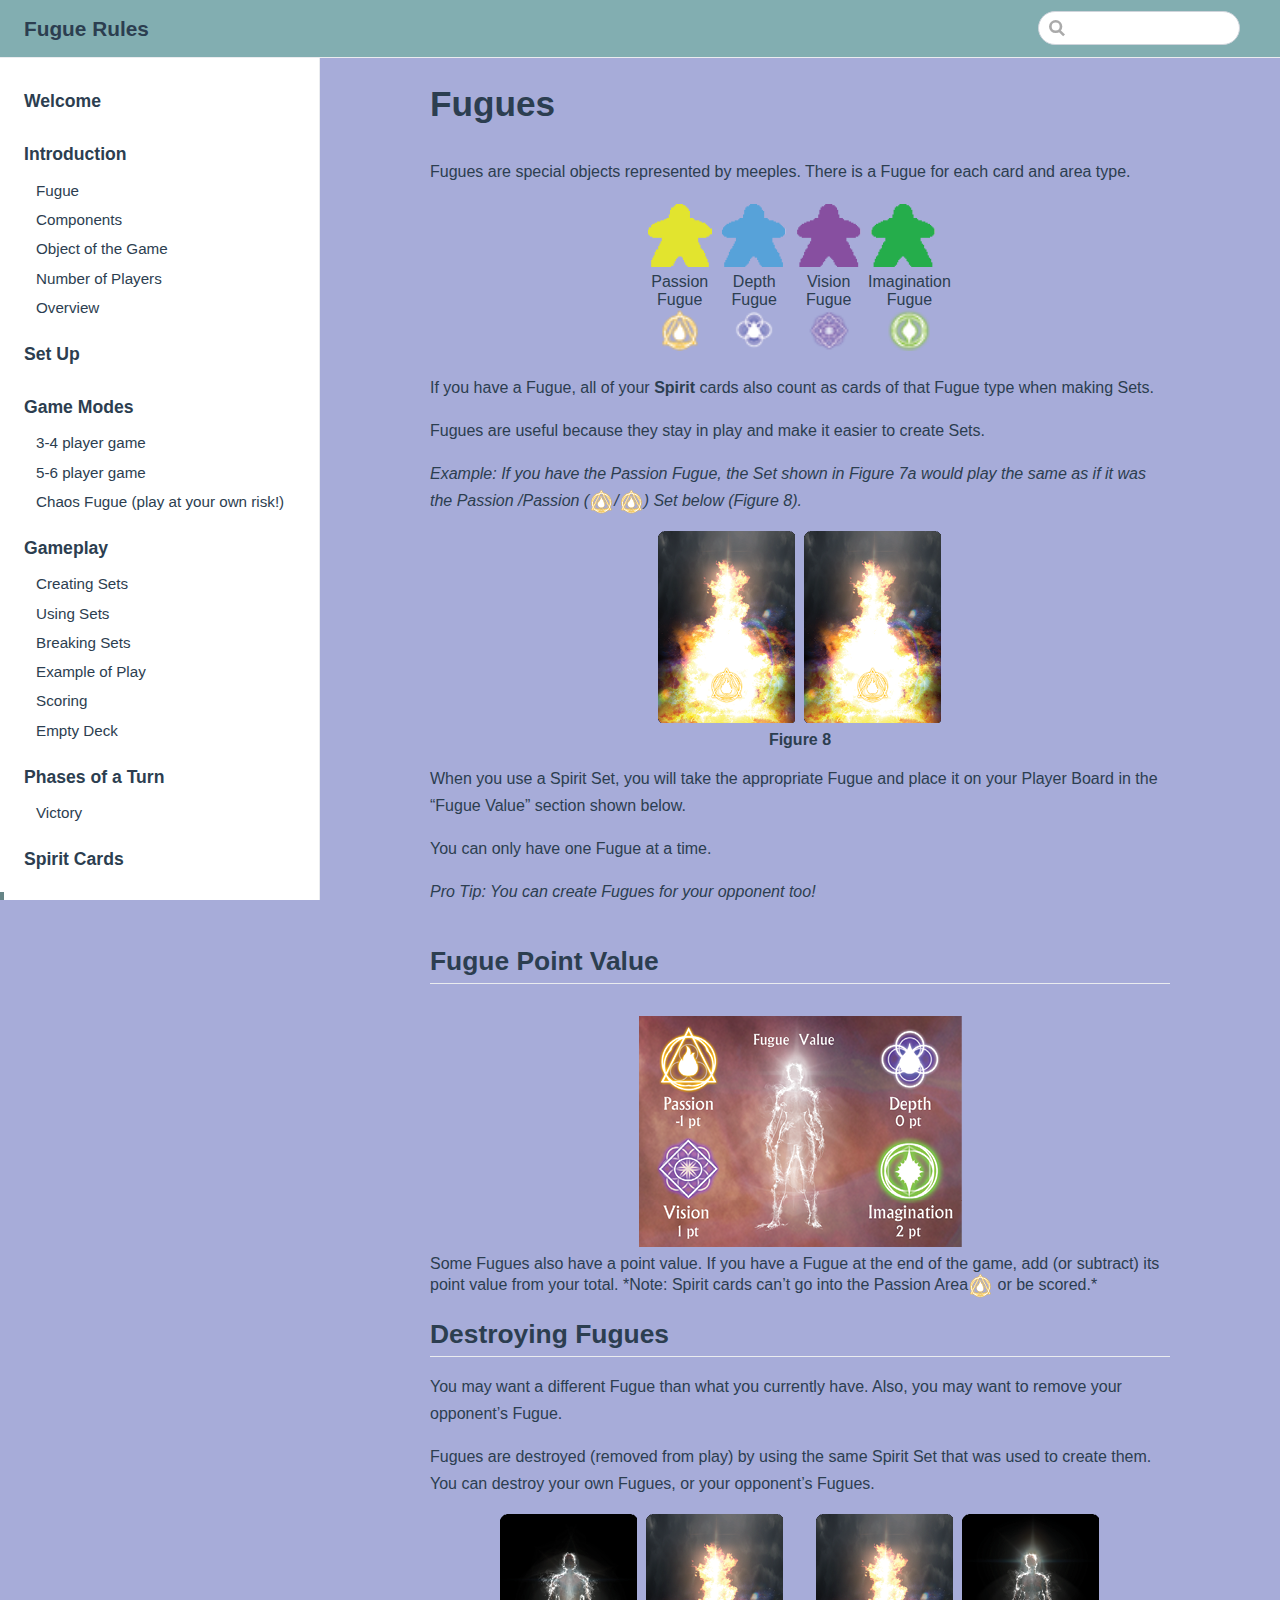
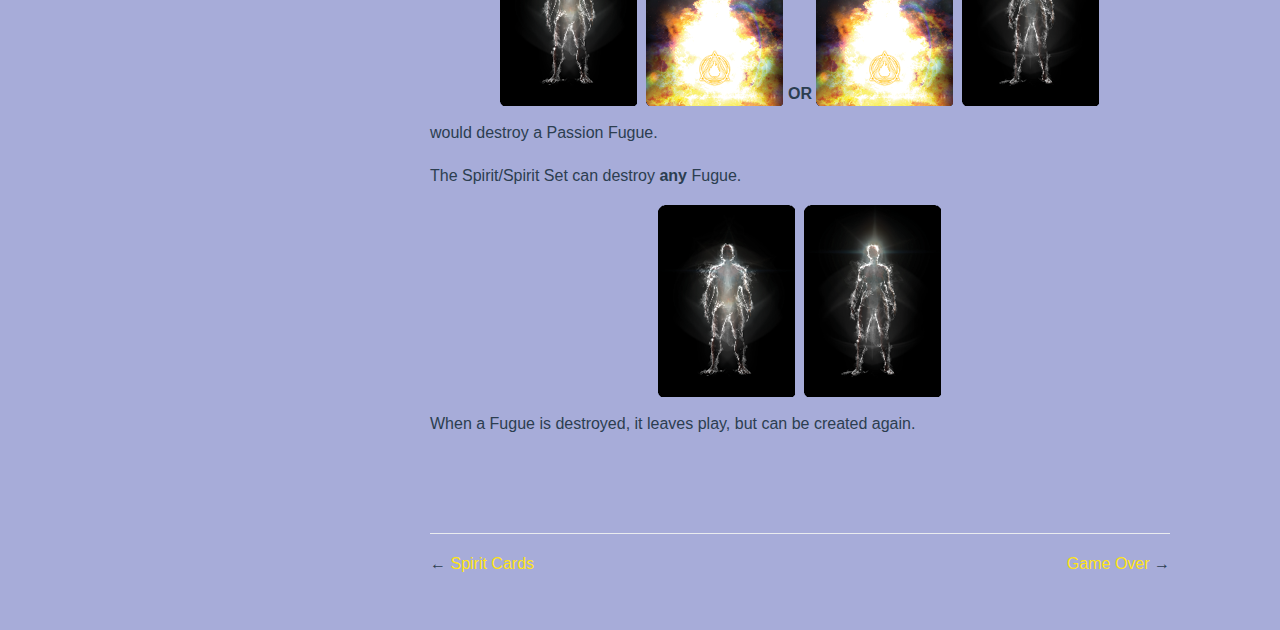
==== commit fe554f67: "image fix" ====
--- a/fugue/Fugues/index.html
+++ b/fugue/Fugues/index.html
@@ -7,11 +7,11 @@
     <meta name="description" content="A Psychogenic Game of Creation">
     
     
-    <link rel="preload" href="/fugue/assets/css/0.styles.992e5e43.css" as="style"><link rel="preload" href="/fugue/assets/js/app.6c07222b.js" as="script"><link rel="preload" href="/fugue/assets/js/2.23932f08.js" as="script"><link rel="preload" href="/fugue/assets/js/9.c1b51d4c.js" as="script"><link rel="preload" href="/fugue/assets/js/7.8cbcc14e.js" as="script"><link rel="preload" href="/fugue/assets/js/6.030c003e.js" as="script"><link rel="preload" href="/fugue/assets/js/5.b5795940.js" as="script"><link rel="preload" href="/fugue/assets/js/8.f387bee5.js" as="script"><link rel="prefetch" href="/fugue/assets/js/10.7d64972f.js"><link rel="prefetch" href="/fugue/assets/js/11.185699f8.js"><link rel="prefetch" href="/fugue/assets/js/12.98ed0f08.js"><link rel="prefetch" href="/fugue/assets/js/13.823cc1f7.js"><link rel="prefetch" href="/fugue/assets/js/14.2142ad2c.js"><link rel="prefetch" href="/fugue/assets/js/15.78838850.js"><link rel="prefetch" href="/fugue/assets/js/16.124e4ae7.js"><link rel="prefetch" href="/fugue/assets/js/17.b82f7ea4.js"><link rel="prefetch" href="/fugue/assets/js/18.9822ba9d.js"><link rel="prefetch" href="/fugue/assets/js/19.abc5c4fe.js"><link rel="prefetch" href="/fugue/assets/js/20.d6715a38.js"><link rel="prefetch" href="/fugue/assets/js/3.d1787a62.js"><link rel="prefetch" href="/fugue/assets/js/4.2c1a3751.js">
-    <link rel="stylesheet" href="/fugue/assets/css/0.styles.992e5e43.css">
+    <link rel="preload" href="/fugue/assets/css/0.styles.62ad1ee3.css" as="style"><link rel="preload" href="/fugue/assets/js/app.2c53e8e7.js" as="script"><link rel="preload" href="/fugue/assets/js/2.23932f08.js" as="script"><link rel="preload" href="/fugue/assets/js/9.c1b51d4c.js" as="script"><link rel="preload" href="/fugue/assets/js/7.516d7f74.js" as="script"><link rel="preload" href="/fugue/assets/js/6.d481614f.js" as="script"><link rel="preload" href="/fugue/assets/js/5.b5795940.js" as="script"><link rel="preload" href="/fugue/assets/js/8.f387bee5.js" as="script"><link rel="prefetch" href="/fugue/assets/js/10.8c8c3127.js"><link rel="prefetch" href="/fugue/assets/js/11.185699f8.js"><link rel="prefetch" href="/fugue/assets/js/12.c5e3260f.js"><link rel="prefetch" href="/fugue/assets/js/13.57b02af3.js"><link rel="prefetch" href="/fugue/assets/js/14.15eab361.js"><link rel="prefetch" href="/fugue/assets/js/15.fed4a90d.js"><link rel="prefetch" href="/fugue/assets/js/16.124e4ae7.js"><link rel="prefetch" href="/fugue/assets/js/17.b82f7ea4.js"><link rel="prefetch" href="/fugue/assets/js/18.a281c8b7.js"><link rel="prefetch" href="/fugue/assets/js/19.73898102.js"><link rel="prefetch" href="/fugue/assets/js/20.d6715a38.js"><link rel="prefetch" href="/fugue/assets/js/3.d1787a62.js"><link rel="prefetch" href="/fugue/assets/js/4.2c1a3751.js">
+    <link rel="stylesheet" href="/fugue/assets/css/0.styles.62ad1ee3.css">
   </head>
   <body>
-    <div id="app" data-server-rendered="true"><div class="theme-container"><header class="navbar"><div class="sidebar-button"><svg xmlns="http://www.w3.org/2000/svg" aria-hidden="true" role="img" viewBox="0 0 448 512" class="icon"><path fill="currentColor" d="M436 124H12c-6.627 0-12-5.373-12-12V80c0-6.627 5.373-12 12-12h424c6.627 0 12 5.373 12 12v32c0 6.627-5.373 12-12 12zm0 160H12c-6.627 0-12-5.373-12-12v-32c0-6.627 5.373-12 12-12h424c6.627 0 12 5.373 12 12v32c0 6.627-5.373 12-12 12zm0 160H12c-6.627 0-12-5.373-12-12v-32c0-6.627 5.373-12 12-12h424c6.627 0 12 5.373 12 12v32c0 6.627-5.373 12-12 12z"></path></svg></div> <a href="/fugue/" class="home-link router-link-active"><!----> <span class="site-name">Fugue Rules</span></a> <div class="links"><div class="search-box"><input aria-label="Search" autocomplete="off" spellcheck="false" value=""> <!----></div> <!----></div></header> <div class="sidebar-mask"></div> <aside class="sidebar"><!---->  <ul class="sidebar-links"><li><a href="/fugue/" class="sidebar-link">Welcome</a></li><li><a href="/fugue/Introduction/" class="sidebar-link">Introduction</a><ul class="sidebar-sub-headers"><li class="sidebar-sub-header"><a href="/fugue/Introduction/#fugue" class="sidebar-link">Fugue</a></li><li class="sidebar-sub-header"><a href="/fugue/Introduction/#components" class="sidebar-link">Components</a></li><li class="sidebar-sub-header"><a href="/fugue/Introduction/#object-of-the-game" class="sidebar-link">Object of the Game</a></li><li class="sidebar-sub-header"><a href="/fugue/Introduction/#number-of-players" class="sidebar-link">Number of Players</a></li><li class="sidebar-sub-header"><a href="/fugue/Introduction/#overview" class="sidebar-link">Overview</a></li></ul></li><li><a href="/fugue/Setup/" class="sidebar-link">Set Up</a></li><li><a href="/fugue/GameModes/" class="sidebar-link">Game Modes</a><ul class="sidebar-sub-headers"><li class="sidebar-sub-header"><a href="/fugue/GameModes/#_3-4-player-game" class="sidebar-link">3-4 player game</a></li><li class="sidebar-sub-header"><a href="/fugue/GameModes/#_5-6-player-game" class="sidebar-link">5-6 player game</a></li><li class="sidebar-sub-header"><a href="/fugue/GameModes/#chaos-fugue-play-at-your-own-risk" class="sidebar-link">Chaos Fugue (play at your own risk!)</a></li></ul></li><li><a href="/fugue/Gameplay/" class="sidebar-link">Gameplay</a><ul class="sidebar-sub-headers"><li class="sidebar-sub-header"><a href="/fugue/Gameplay/#creating-sets" class="sidebar-link">Creating Sets</a></li><li class="sidebar-sub-header"><a href="/fugue/Gameplay/#using-sets" class="sidebar-link">Using Sets</a></li><li class="sidebar-sub-header"><a href="/fugue/Gameplay/#breaking-sets" class="sidebar-link">Breaking Sets</a></li><li class="sidebar-sub-header"><a href="/fugue/Gameplay/#example-of-play" class="sidebar-link">Example of Play</a></li><li class="sidebar-sub-header"><a href="/fugue/Gameplay/#scoring" class="sidebar-link">Scoring</a></li><li class="sidebar-sub-header"><a href="/fugue/Gameplay/#empty-deck" class="sidebar-link">Empty Deck</a></li></ul></li><li><a href="/fugue/Phases/" class="sidebar-link">Phases of a Turn</a><ul class="sidebar-sub-headers"><li class="sidebar-sub-header"><a href="/fugue/Phases/#victory" class="sidebar-link">Victory</a></li></ul></li><li><a href="/fugue/SpiritCards/" class="sidebar-link">Spirit Cards</a></li><li><a href="/fugue/Fugues/" class="active sidebar-link">Fugues</a><ul class="sidebar-sub-headers"><li class="sidebar-sub-header"><a href="/fugue/Fugues/#fugue-point-value" class="sidebar-link">Fugue Point Value</a></li><li class="sidebar-sub-header"><a href="/fugue/Fugues/#destroying-fugues" class="sidebar-link">Destroying Fugues</a></li></ul></li><li><a href="/fugue/Gameover/" class="sidebar-link">Game Over</a><ul class="sidebar-sub-headers"><li class="sidebar-sub-header"><a href="/fugue/Gameover/#victory" class="sidebar-link">Victory</a></li><li class="sidebar-sub-header"><a href="/fugue/Gameover/#ties" class="sidebar-link">Ties</a></li></ul></li><li><a href="/fugue/SetExplanationAndExamples/" class="sidebar-link">Set Explanations and Examples</a></li><li><a href="/fugue/SoloModes/" class="sidebar-link">Solo Modes</a><ul class="sidebar-sub-headers"><li class="sidebar-sub-header"><a href="/fugue/SoloModes/#solo-challenge" class="sidebar-link">Solo Challenge</a></li><li class="sidebar-sub-header"><a href="/fugue/SoloModes/#left-brain-versus-right-brain-beta" class="sidebar-link">Left Brain Versus Right Brain (beta)</a></li></ul></li></ul> </aside> <main class="page"> <div class="content default"><h1 id="fugues"><a href="#fugues" aria-hidden="true" class="header-anchor">#</a> Fugues</h1> <p>Fugues are special objects represented by meeples. There is a Fugue for each card and area type.</p> <div class="meeple_info"><div><div><img src="/Meeple_Y.png" style="display: block;"> <span style="display: block; text-align: center;">Passion<br>Fugue</span> <span style="display: block; text-align: center;"><img src="/P_icon.png" style="width: 60%;"></span></div></div> <div><div><img src="/Meeple_B.png" style="display: block;"> <span style="display: block; text-align: center;">Depth<br>Fugue</span> <span style="display: block; text-align: center;"><img src="/D_icon.png" style="width: 60%;"></span></div></div> <div><div><img src="/Meeple_P.png" style="display: block;"> <span style="display: block; text-align: center;">Vision<br>Fugue</span> <span style="display: block; text-align: center;"><img src="/V_icon.png" style="width: 60%;"></span></div></div> <div><div style="\n    text-align: center;\n"><img src="/Meeple_G.png" style="display: block"> <span style="display: block; text-align: center;">Imagination<br>Fugue</span> <span style="display: block; text-align: center;"><img src="/I_icon.png" style="width: 42px;"></span></div></div> <div style="clear: both;"></div></div> <p>If you have a Fugue, all of your <strong>Spirit</strong> cards also count as cards of that Fugue type when making Sets.</p> <p>Fugues are useful because they stay in play and make it easier to create Sets.</p> <p><em>Example: If you have the Passion Fugue, the Set shown in Figure 7a would play the same as if it was the Passion /Passion (<span><img src="/fugue/P_icon.png"></span>/<span><img src="/fugue/P_icon.png"></span>) Set below (Figure 8).</em></p> <div style="text-align:center;"><img src="/fugue/Figure_8.png" style="display:inline;margin-bottom:3px;"> <span style="font-weight:bold;display:block">Figure 8</span></div> <p>When you use a Spirit Set, you will take the appropriate Fugue and place it on your Player Board in the “Fugue Value” section shown below.</p> <p>You can only have one Fugue at a time.</p> <p><em>Pro Tip: You can create Fugues for your opponent too!</em></p> <h2 id="fugue-point-value"><a href="#fugue-point-value" aria-hidden="true" class="header-anchor">#</a> Fugue Point Value</h2> <div style="text-align:center;margin-top:2em;"><span><img src="/fugue/Fugue_Values.png"></span></div>
+    <div id="app" data-server-rendered="true"><div class="theme-container"><header class="navbar"><div class="sidebar-button"><svg xmlns="http://www.w3.org/2000/svg" aria-hidden="true" role="img" viewBox="0 0 448 512" class="icon"><path fill="currentColor" d="M436 124H12c-6.627 0-12-5.373-12-12V80c0-6.627 5.373-12 12-12h424c6.627 0 12 5.373 12 12v32c0 6.627-5.373 12-12 12zm0 160H12c-6.627 0-12-5.373-12-12v-32c0-6.627 5.373-12 12-12h424c6.627 0 12 5.373 12 12v32c0 6.627-5.373 12-12 12zm0 160H12c-6.627 0-12-5.373-12-12v-32c0-6.627 5.373-12 12-12h424c6.627 0 12 5.373 12 12v32c0 6.627-5.373 12-12 12z"></path></svg></div> <a href="/fugue/" class="home-link router-link-active"><!----> <span class="site-name">Fugue Rules</span></a> <div class="links"><div class="search-box"><input aria-label="Search" autocomplete="off" spellcheck="false" value=""> <!----></div> <!----></div></header> <div class="sidebar-mask"></div> <aside class="sidebar"><!---->  <ul class="sidebar-links"><li><a href="/fugue/" class="sidebar-link">Welcome</a></li><li><a href="/fugue/Introduction/" class="sidebar-link">Introduction</a><ul class="sidebar-sub-headers"><li class="sidebar-sub-header"><a href="/fugue/Introduction/#fugue" class="sidebar-link">Fugue</a></li><li class="sidebar-sub-header"><a href="/fugue/Introduction/#components" class="sidebar-link">Components</a></li><li class="sidebar-sub-header"><a href="/fugue/Introduction/#object-of-the-game" class="sidebar-link">Object of the Game</a></li><li class="sidebar-sub-header"><a href="/fugue/Introduction/#number-of-players" class="sidebar-link">Number of Players</a></li><li class="sidebar-sub-header"><a href="/fugue/Introduction/#overview" class="sidebar-link">Overview</a></li></ul></li><li><a href="/fugue/Setup/" class="sidebar-link">Set Up</a></li><li><a href="/fugue/GameModes/" class="sidebar-link">Game Modes</a><ul class="sidebar-sub-headers"><li class="sidebar-sub-header"><a href="/fugue/GameModes/#_3-4-player-game" class="sidebar-link">3-4 player game</a></li><li class="sidebar-sub-header"><a href="/fugue/GameModes/#_5-6-player-game" class="sidebar-link">5-6 player game</a></li><li class="sidebar-sub-header"><a href="/fugue/GameModes/#chaos-fugue-play-at-your-own-risk" class="sidebar-link">Chaos Fugue (play at your own risk!)</a></li></ul></li><li><a href="/fugue/Gameplay/" class="sidebar-link">Gameplay</a><ul class="sidebar-sub-headers"><li class="sidebar-sub-header"><a href="/fugue/Gameplay/#creating-sets" class="sidebar-link">Creating Sets</a></li><li class="sidebar-sub-header"><a href="/fugue/Gameplay/#using-sets" class="sidebar-link">Using Sets</a></li><li class="sidebar-sub-header"><a href="/fugue/Gameplay/#breaking-sets" class="sidebar-link">Breaking Sets</a></li><li class="sidebar-sub-header"><a href="/fugue/Gameplay/#example-of-play" class="sidebar-link">Example of Play</a></li><li class="sidebar-sub-header"><a href="/fugue/Gameplay/#scoring" class="sidebar-link">Scoring</a></li><li class="sidebar-sub-header"><a href="/fugue/Gameplay/#empty-deck" class="sidebar-link">Empty Deck</a></li></ul></li><li><a href="/fugue/Phases/" class="sidebar-link">Phases of a Turn</a><ul class="sidebar-sub-headers"><li class="sidebar-sub-header"><a href="/fugue/Phases/#victory" class="sidebar-link">Victory</a></li></ul></li><li><a href="/fugue/SpiritCards/" class="sidebar-link">Spirit Cards</a></li><li><a href="/fugue/Fugues/" class="active sidebar-link">Fugues</a><ul class="sidebar-sub-headers"><li class="sidebar-sub-header"><a href="/fugue/Fugues/#fugue-point-value" class="sidebar-link">Fugue Point Value</a></li><li class="sidebar-sub-header"><a href="/fugue/Fugues/#destroying-fugues" class="sidebar-link">Destroying Fugues</a></li></ul></li><li><a href="/fugue/Gameover/" class="sidebar-link">Game Over</a><ul class="sidebar-sub-headers"><li class="sidebar-sub-header"><a href="/fugue/Gameover/#victory" class="sidebar-link">Victory</a></li><li class="sidebar-sub-header"><a href="/fugue/Gameover/#ties" class="sidebar-link">Ties</a></li></ul></li><li><a href="/fugue/SetExplanationAndExamples/" class="sidebar-link">Set Explanations and Examples</a></li><li><a href="/fugue/SoloModes/" class="sidebar-link">Solo Modes</a><ul class="sidebar-sub-headers"><li class="sidebar-sub-header"><a href="/fugue/SoloModes/#solo-challenge" class="sidebar-link">Solo Challenge</a></li><li class="sidebar-sub-header"><a href="/fugue/SoloModes/#left-brain-versus-right-brain-beta" class="sidebar-link">Left Brain Versus Right Brain (beta)</a></li></ul></li></ul> </aside> <main class="page"> <div class="content default"><h1 id="fugues"><a href="#fugues" aria-hidden="true" class="header-anchor">#</a> Fugues</h1> <p>Fugues are special objects represented by meeples. There is a Fugue for each card and area type.</p> <div class="meeple_info"><div><div><img src="/fugue/Meeple_Y.png" style="display: block;"> <span style="display: block; text-align: center;">Passion<br>Fugue</span> <span style="display: block; text-align: center;"><img src="/fugue/P_icon.png" style="width: 60%;"></span></div></div> <div><div><img src="/fugue/Meeple_B.png" style="display: block;"> <span style="display: block; text-align: center;">Depth<br>Fugue</span> <span style="display: block; text-align: center;"><img src="/fugue/D_icon.png" style="width: 60%;"></span></div></div> <div><div><img src="/fugue/Meeple_P.png" style="display: block;"> <span style="display: block; text-align: center;">Vision<br>Fugue</span> <span style="display: block; text-align: center;"><img src="/fugue/V_icon.png" style="width: 60%;"></span></div></div> <div><div style="\n    text-align: center;\n"><img src="/fugue/Meeple_G.png" style="display: block"> <span style="display: block; text-align: center;">Imagination<br>Fugue</span> <span style="display: block; text-align: center;"><img src="/fugue/I_icon.png" style="width: 42px;"></span></div></div> <div style="clear: both;"></div></div> <p>If you have a Fugue, all of your <strong>Spirit</strong> cards also count as cards of that Fugue type when making Sets.</p> <p>Fugues are useful because they stay in play and make it easier to create Sets.</p> <p><em>Example: If you have the Passion Fugue, the Set shown in Figure 7a would play the same as if it was the Passion /Passion (<span><img src="/fugue/P_icon.png"></span>/<span><img src="/fugue/P_icon.png"></span>) Set below (Figure 8).</em></p> <div style="text-align:center;"><img src="/fugue/Figure_8.png" style="display:inline;margin-bottom:3px;"> <span style="font-weight:bold;display:block">Figure 8</span></div> <p>When you use a Spirit Set, you will take the appropriate Fugue and place it on your Player Board in the “Fugue Value” section shown below.</p> <p>You can only have one Fugue at a time.</p> <p><em>Pro Tip: You can create Fugues for your opponent too!</em></p> <h2 id="fugue-point-value"><a href="#fugue-point-value" aria-hidden="true" class="header-anchor">#</a> Fugue Point Value</h2> <div style="text-align:center;margin-top:2em;"><span><img src="/fugue/Fugue_Values.png"></span></div>
 Some Fugues also have a point value. If you have a Fugue at the end of the game, add (or subtract) its point value from your total.
 *Note: Spirit cards can’t go into the Passion Area<span><img src="/fugue/P_icon.png"></span> or be scored.*
 <h2 id="destroying-fugues"><a href="#destroying-fugues" aria-hidden="true" class="header-anchor">#</a> Destroying Fugues</h2> <p>You may want a different Fugue than what you currently have. Also, you may want to remove your opponent’s Fugue.</p> <p>Fugues are destroyed (removed from play) by using the same Spirit Set that was used to create them. You can destroy your own Fugues, or your opponent’s Fugues.
@@ -25,6 +25,6 @@
         </a>
         →
       </span></p></div> </main></div><div class="global-ui"></div></div>
-    <script src="/fugue/assets/js/app.6c07222b.js" defer></script><script src="/fugue/assets/js/2.23932f08.js" defer></script><script src="/fugue/assets/js/9.c1b51d4c.js" defer></script><script src="/fugue/assets/js/7.8cbcc14e.js" defer></script><script src="/fugue/assets/js/6.030c003e.js" defer></script><script src="/fugue/assets/js/5.b5795940.js" defer></script><script src="/fugue/assets/js/8.f387bee5.js" defer></script>
+    <script src="/fugue/assets/js/app.2c53e8e7.js" defer></script><script src="/fugue/assets/js/2.23932f08.js" defer></script><script src="/fugue/assets/js/9.c1b51d4c.js" defer></script><script src="/fugue/assets/js/7.516d7f74.js" defer></script><script src="/fugue/assets/js/6.d481614f.js" defer></script><script src="/fugue/assets/js/5.b5795940.js" defer></script><script src="/fugue/assets/js/8.f387bee5.js" defer></script>
   </body>
 </html>
--- a/fugue/assets/css/0.styles.62ad1ee3.css
+++ b/fugue/assets/css/0.styles.62ad1ee3.css
@@ -0,0 +1 @@
+#nprogress{pointer-events:none}#nprogress .bar{background:#3eaf7c;position:fixed;z-index:1031;top:0;left:0;width:100%;height:2px}#nprogress .peg{display:block;position:absolute;right:0;width:100px;height:100%;-webkit-box-shadow:0 0 10px #3eaf7c,0 0 5px #3eaf7c;box-shadow:0 0 10px #3eaf7c,0 0 5px #3eaf7c;opacity:1;-webkit-transform:rotate(3deg) translateY(-4px);transform:rotate(3deg) translateY(-4px)}#nprogress .spinner{display:block;position:fixed;z-index:1031;top:15px;right:15px}#nprogress .spinner-icon{width:18px;height:18px;-webkit-box-sizing:border-box;box-sizing:border-box;border:2px solid transparent;border-top-color:#3eaf7c;border-left-color:#3eaf7c;border-radius:50%;-webkit-animation:nprogress-spinner .4s linear infinite;animation:nprogress-spinner .4s linear infinite}.nprogress-custom-parent{overflow:hidden;position:relative}.nprogress-custom-parent #nprogress .bar,.nprogress-custom-parent #nprogress .spinner{position:absolute}@-webkit-keyframes nprogress-spinner{0%{-webkit-transform:rotate(0deg);transform:rotate(0deg)}to{-webkit-transform:rotate(1turn);transform:rotate(1turn)}}@keyframes nprogress-spinner{0%{-webkit-transform:rotate(0deg);transform:rotate(0deg)}to{-webkit-transform:rotate(1turn);transform:rotate(1turn)}}.icon.outbound{color:#aaa;display:inline-block;vertical-align:middle;position:relative;top:-1px}.home{padding:3.6rem 2rem 0;max-width:960px;margin:0 auto;display:block}.home .hero{text-align:center}.home .hero img{max-width:100%;max-height:280px;display:block;margin:3rem auto 1.5rem}.home .hero h1{font-size:3rem}.home .hero .action,.home .hero .description,.home .hero h1{margin:1.8rem auto}.home .hero .description{max-width:35rem;font-size:1.6rem;line-height:1.3;color:#6a8bad}.home .hero .action-button{display:inline-block;font-size:1.2rem;color:#fff;background-color:#3eaf7c;padding:.8rem 1.6rem;border-radius:4px;-webkit-transition:background-color .1s ease;transition:background-color .1s ease;-webkit-box-sizing:border-box;box-sizing:border-box;border-bottom:1px solid #389d70}.home .hero .action-button:hover{background-color:#4abf8a}.home .features{border-top:1px solid #eaecef;padding:1.2rem 0;margin-top:2.5rem;display:-webkit-box;display:-ms-flexbox;display:flex;-ms-flex-wrap:wrap;flex-wrap:wrap;-webkit-box-align:start;-ms-flex-align:start;align-items:flex-start;-ms-flex-line-pack:stretch;align-content:stretch;-webkit-box-pack:justify;-ms-flex-pack:justify;justify-content:space-between}.home .feature{-webkit-box-flex:1;-ms-flex-positive:1;flex-grow:1;-ms-flex-preferred-size:30%;flex-basis:30%;max-width:30%}.home .feature h2{font-size:1.4rem;font-weight:500;border-bottom:none;padding-bottom:0;color:#3a5169}.home .feature p{color:#4e6e8e}.home .footer{padding:2.5rem;border-top:1px solid #eaecef;text-align:center;color:#4e6e8e}@media (max-width:719px){.home .features{-webkit-box-orient:vertical;-webkit-box-direction:normal;-ms-flex-direction:column;flex-direction:column}.home .feature{max-width:100%;padding:0 2.5rem}}@media (max-width:419px){.home{padding-left:1.5rem;padding-right:1.5rem}.home .hero img{max-height:210px;margin:2rem auto 1.2rem}.home .hero h1{font-size:2rem}.home .hero .action,.home .hero .description,.home .hero h1{margin:1.2rem auto}.home .hero .description{font-size:1.2rem}.home .hero .action-button{font-size:1rem;padding:.6rem 1.2rem}.home .feature h2{font-size:1.25rem}}.search-box{display:inline-block;position:relative;margin-right:1rem}.search-box input{cursor:text;width:10rem;height:2rem;color:#4e6e8e;display:inline-block;border:1px solid #cfd4db;border-radius:2rem;font-size:.9rem;line-height:2rem;padding:0 .5rem 0 2rem;outline:none;-webkit-transition:all .2s ease;transition:all .2s ease;background:#fff url(/fugue/assets/img/search.83621669.svg) .6rem .5rem no-repeat;background-size:1rem}.search-box input:focus{cursor:auto;border-color:#3eaf7c}.search-box .suggestions{background:#fff;width:20rem;position:absolute;top:1.5rem;border:1px solid #cfd4db;border-radius:6px;padding:.4rem;list-style-type:none}.search-box .suggestions.align-right{right:0}.search-box .suggestion{line-height:1.4;padding:.4rem .6rem;border-radius:4px;cursor:pointer}.search-box .suggestion a{white-space:normal;color:#5d82a6}.search-box .suggestion a .page-title{font-weight:600}.search-box .suggestion a .header{font-size:.9em;margin-left:.25em}.search-box .suggestion.focused{background-color:#f3f4f5}.search-box .suggestion.focused a{color:#3eaf7c}@media (max-width:959px){.search-box input{cursor:pointer;width:0;border-color:transparent;position:relative}.search-box input:focus{cursor:text;left:0;width:10rem}}@media (-ms-high-contrast:none){.search-box input{height:2rem}}@media (max-width:959px) and (min-width:719px){.search-box .suggestions{left:0}}@media (max-width:719px){.search-box{margin-right:0}.search-box input{left:1rem}.search-box .suggestions{right:0}}@media (max-width:419px){.search-box .suggestions{width:calc(100vw - 4rem)}.search-box input:focus{width:8rem}}.sidebar-button{cursor:pointer;display:none;width:1.25rem;height:1.25rem;position:absolute;padding:.6rem;top:.6rem;left:1rem}.sidebar-button .icon{display:block;width:1.25rem;height:1.25rem}@media (max-width:719px){.sidebar-button{display:block}}.dropdown-enter,.dropdown-leave-to{height:0!important}.dropdown-wrapper{cursor:pointer}.dropdown-wrapper .dropdown-title{display:block}.dropdown-wrapper .dropdown-title:hover{border-color:transparent}.dropdown-wrapper .dropdown-title .arrow{vertical-align:middle;margin-top:-1px;margin-left:.4rem}.dropdown-wrapper .nav-dropdown .dropdown-item{color:inherit;line-height:1.7rem}.dropdown-wrapper .nav-dropdown .dropdown-item h4{margin:.45rem 0 0;border-top:1px solid #eee;padding:.45rem 1.5rem 0 1.25rem}.dropdown-wrapper .nav-dropdown .dropdown-item .dropdown-subitem-wrapper{padding:0;list-style:none}.dropdown-wrapper .nav-dropdown .dropdown-item .dropdown-subitem-wrapper .dropdown-subitem{font-size:.9em}.dropdown-wrapper .nav-dropdown .dropdown-item a{display:block;line-height:1.7rem;position:relative;border-bottom:none;font-weight:400;margin-bottom:0;padding:0 1.5rem 0 1.25rem}.dropdown-wrapper .nav-dropdown .dropdown-item a.router-link-active,.dropdown-wrapper .nav-dropdown .dropdown-item a:hover{color:#3eaf7c}.dropdown-wrapper .nav-dropdown .dropdown-item a.router-link-active:after{content:"";width:0;height:0;border-left:5px solid #3eaf7c;border-top:3px solid transparent;border-bottom:3px solid transparent;position:absolute;top:calc(50% - 2px);left:9px}.dropdown-wrapper .nav-dropdown .dropdown-item:first-child h4{margin-top:0;padding-top:0;border-top:0}@media (max-width:719px){.dropdown-wrapper.open .dropdown-title{margin-bottom:.5rem}.dropdown-wrapper .nav-dropdown{-webkit-transition:height .1s ease-out;transition:height .1s ease-out;overflow:hidden}.dropdown-wrapper .nav-dropdown .dropdown-item h4{border-top:0;margin-top:0;padding-top:0}.dropdown-wrapper .nav-dropdown .dropdown-item>a,.dropdown-wrapper .nav-dropdown .dropdown-item h4{font-size:15px;line-height:2rem}.dropdown-wrapper .nav-dropdown .dropdown-item .dropdown-subitem{font-size:14px;padding-left:1rem}}@media (min-width:719px){.dropdown-wrapper{height:1.8rem}.dropdown-wrapper:hover .nav-dropdown{display:block!important}.dropdown-wrapper .dropdown-title .arrow{border-left:4px solid transparent;border-right:4px solid transparent;border-top:6px solid #ccc;border-bottom:0}.dropdown-wrapper .nav-dropdown{display:none;height:auto!important;-webkit-box-sizing:border-box;box-sizing:border-box;max-height:calc(100vh - 2.7rem);overflow-y:auto;position:absolute;top:100%;right:0;background-color:#fff;padding:.6rem 0;border:1px solid #ddd;border-bottom-color:#ccc;text-align:left;border-radius:.25rem;white-space:nowrap;margin:0}}.nav-links{display:inline-block}.nav-links a{line-height:1.4rem;color:inherit}.nav-links a.router-link-active,.nav-links a:hover{color:#3eaf7c}.nav-links .nav-item{position:relative;display:inline-block;margin-left:1.5rem;line-height:2rem}.nav-links .nav-item:first-child{margin-left:0}.nav-links .repo-link{margin-left:1.5rem}@media (max-width:719px){.nav-links .nav-item,.nav-links .repo-link{margin-left:0}}@media (min-width:719px){.nav-links a.router-link-active,.nav-links a:hover{color:#2c3e50}.nav-item>a:not(.external).router-link-active,.nav-item>a:not(.external):hover{margin-bottom:-2px;border-bottom:2px solid #46bd87}}.navbar{padding:.7rem 1.5rem;line-height:2.2rem}.navbar a,.navbar img,.navbar span{display:inline-block}.navbar .logo{height:2.2rem;min-width:2.2rem;margin-right:.8rem;vertical-align:top}.navbar .site-name{font-size:1.3rem;font-weight:600;color:#2c3e50;position:relative}.navbar .links{padding-left:1.5rem;-webkit-box-sizing:border-box;box-sizing:border-box;background-color:#fff;white-space:nowrap;font-size:.9rem;position:absolute;right:1.5rem;top:.7rem;display:-webkit-box;display:-ms-flexbox;display:flex}.navbar .links .search-box{-webkit-box-flex:0;-ms-flex:0 0 auto;flex:0 0 auto;vertical-align:top}@media (max-width:719px){.navbar{padding-left:4rem}.navbar .can-hide{display:none}.navbar .links{padding-left:1.5rem}}.page-edit,.page-nav{max-width:740px;margin:0 auto;padding:2rem 2.5rem}@media (max-width:959px){.page-edit,.page-nav{padding:2rem}}@media (max-width:419px){.page-edit,.page-nav{padding:1.5rem}}.page{padding-bottom:2rem;display:block}.page-edit{padding-top:1rem;padding-bottom:1rem;overflow:auto}.page-edit .edit-link{display:inline-block}.page-edit .edit-link a{color:#4e6e8e;margin-right:.25rem}.page-edit .last-updated{float:right;font-size:.9em}.page-edit .last-updated .prefix{font-weight:500;color:#4e6e8e}.page-edit .last-updated .time{font-weight:400;color:#aaa}.page-nav{padding-top:1rem;padding-bottom:0}.page-nav .inner{min-height:2rem;margin-top:0;border-top:1px solid #eaecef;padding-top:1rem;overflow:auto}.page-nav .next{float:right}@media (max-width:719px){.page-edit .edit-link{margin-bottom:.5rem}.page-edit .last-updated{font-size:.8em;float:none;text-align:left}}.sidebar-group .sidebar-group{padding-left:.5em}.sidebar-group:not(.collapsable) .sidebar-heading:not(.clickable){cursor:auto;color:inherit}.sidebar-group.is-sub-group{padding-left:0}.sidebar-group.is-sub-group>.sidebar-heading{font-size:.95em;line-height:1.4;font-weight:400;padding-left:2rem}.sidebar-group.is-sub-group>.sidebar-heading:not(.clickable){opacity:.5}.sidebar-group.is-sub-group>.sidebar-group-items{padding-left:1rem}.sidebar-group.is-sub-group>.sidebar-group-items>li>.sidebar-link{font-size:.95em;border-left:none}.sidebar-group.depth-2>.sidebar-heading{border-left:none}.sidebar-heading{color:#2c3e50;-webkit-transition:color .15s ease;transition:color .15s ease;cursor:pointer;font-size:1.1em;font-weight:700;padding:.35rem 1.5rem .35rem 1.25rem;width:100%;-webkit-box-sizing:border-box;box-sizing:border-box;margin:0;border-left:.25rem solid transparent}.sidebar-heading.open,.sidebar-heading:hover{color:inherit}.sidebar-heading .arrow{position:relative;top:-.12em;left:.5em}.sidebar-heading.clickable.active{font-weight:600;color:#3eaf7c;border-left-color:#3eaf7c}.sidebar-heading.clickable:hover{color:#3eaf7c}.sidebar-group-items{-webkit-transition:height .1s ease-out;transition:height .1s ease-out;font-size:.95em;overflow:hidden}.sidebar .sidebar-sub-headers{padding-left:1rem;font-size:.95em}a.sidebar-link{font-size:1em;font-weight:400;display:inline-block;color:#2c3e50;border-left:.25rem solid transparent;padding:.35rem 1rem .35rem 1.25rem;line-height:1.4;width:100%;-webkit-box-sizing:border-box;box-sizing:border-box}a.sidebar-link:hover{color:#3eaf7c}a.sidebar-link.active{font-weight:600;color:#3eaf7c;border-left-color:#3eaf7c}.sidebar-group a.sidebar-link{padding-left:2rem}.sidebar-sub-headers a.sidebar-link{padding-top:.25rem;padding-bottom:.25rem;border-left:none}.sidebar-sub-headers a.sidebar-link.active{font-weight:500}.sidebar ul{padding:0;margin:0;list-style-type:none}.sidebar a{display:inline-block}.sidebar .nav-links{display:none;border-bottom:1px solid #eaecef;padding:.5rem 0 .75rem 0}.sidebar .nav-links a{font-weight:600}.sidebar .nav-links .nav-item,.sidebar .nav-links .repo-link{display:block;line-height:1.25rem;font-size:1.1em;padding:.5rem 0 .5rem 1.5rem}.sidebar>.sidebar-links{padding:1.5rem 0}.sidebar>.sidebar-links>li>a.sidebar-link{font-size:1.1em;line-height:1.7;font-weight:700}.sidebar>.sidebar-links>li:not(:first-child){margin-top:.75rem}@media (max-width:719px){.sidebar .nav-links{display:block}.sidebar .nav-links .dropdown-wrapper .nav-dropdown .dropdown-item a.router-link-active:after{top:calc(1rem - 2px)}.sidebar>.sidebar-links{padding:1rem 0}}code[class*=language-],pre[class*=language-]{color:#ccc;background:none;font-family:Consolas,Monaco,Andale Mono,Ubuntu Mono,monospace;font-size:1em;text-align:left;white-space:pre;word-spacing:normal;word-break:normal;word-wrap:normal;line-height:1.5;-moz-tab-size:4;-o-tab-size:4;tab-size:4;-webkit-hyphens:none;-ms-hyphens:none;hyphens:none}pre[class*=language-]{padding:1em;margin:.5em 0;overflow:auto}:not(pre)>code[class*=language-],pre[class*=language-]{background:#2d2d2d}:not(pre)>code[class*=language-]{padding:.1em;border-radius:.3em;white-space:normal}.token.block-comment,.token.cdata,.token.comment,.token.doctype,.token.prolog{color:#999}.token.punctuation{color:#ccc}.token.attr-name,.token.deleted,.token.namespace,.token.tag{color:#e2777a}.token.function-name{color:#6196cc}.token.boolean,.token.function,.token.number{color:#f08d49}.token.class-name,.token.constant,.token.property,.token.symbol{color:#f8c555}.token.atrule,.token.builtin,.token.important,.token.keyword,.token.selector{color:#cc99cd}.token.attr-value,.token.char,.token.regex,.token.string,.token.variable{color:#7ec699}.token.entity,.token.operator,.token.url{color:#67cdcc}.token.bold,.token.important{font-weight:700}.token.italic{font-style:italic}.token.entity{cursor:help}.token.inserted{color:green}.content code{color:#476582;padding:.25rem .5rem;margin:0;font-size:.85em;background-color:rgba(27,31,35,.05);border-radius:3px}.content code .token.deleted{color:#ec5975}.content code .token.inserted{color:#3eaf7c}.content pre,.content pre[class*=language-]{line-height:1.4;padding:1.25rem 1.5rem;margin:.85rem 0;background-color:#282c34;border-radius:6px;overflow:auto}.content pre[class*=language-] code,.content pre code{color:#fff;padding:0;background-color:transparent;border-radius:0}div[class*=language-]{position:relative;background-color:#282c34;border-radius:6px}div[class*=language-] .highlight-lines{-webkit-user-select:none;-moz-user-select:none;-ms-user-select:none;user-select:none;padding-top:1.3rem;position:absolute;top:0;left:0;width:100%;line-height:1.4}div[class*=language-] .highlight-lines .highlighted{background-color:rgba(0,0,0,.66)}div[class*=language-] pre,div[class*=language-] pre[class*=language-]{background:transparent;position:relative;z-index:1}div[class*=language-]:before{position:absolute;z-index:3;top:.8em;right:1em;font-size:.75rem;color:hsla(0,0%,100%,.4)}div[class*=language-]:not(.line-numbers-mode) .line-numbers-wrapper{display:none}div[class*=language-].line-numbers-mode .highlight-lines .highlighted{position:relative}div[class*=language-].line-numbers-mode .highlight-lines .highlighted:before{content:" ";position:absolute;z-index:3;left:0;top:0;display:block;width:3.5rem;height:100%;background-color:rgba(0,0,0,.66)}div[class*=language-].line-numbers-mode pre{padding-left:4.5rem;vertical-align:middle}div[class*=language-].line-numbers-mode .line-numbers-wrapper{position:absolute;top:0;width:3.5rem;text-align:center;color:hsla(0,0%,100%,.3);padding:1.25rem 0;line-height:1.4}div[class*=language-].line-numbers-mode .line-numbers-wrapper .line-number,div[class*=language-].line-numbers-mode .line-numbers-wrapper br{-webkit-user-select:none;-moz-user-select:none;-ms-user-select:none;user-select:none}div[class*=language-].line-numbers-mode .line-numbers-wrapper .line-number{position:relative;z-index:4;font-size:.85em}div[class*=language-].line-numbers-mode:after{content:"";position:absolute;z-index:2;top:0;left:0;width:3.5rem;height:100%;border-radius:6px 0 0 6px;border-right:1px solid rgba(0,0,0,.66);background-color:#282c34}div[class~=language-js]:before{content:"js"}div[class~=language-ts]:before{content:"ts"}div[class~=language-html]:before{content:"html"}div[class~=language-md]:before{content:"md"}div[class~=language-vue]:before{content:"vue"}div[class~=language-css]:before{content:"css"}div[class~=language-sass]:before{content:"sass"}div[class~=language-scss]:before{content:"scss"}div[class~=language-less]:before{content:"less"}div[class~=language-stylus]:before{content:"stylus"}div[class~=language-go]:before{content:"go"}div[class~=language-java]:before{content:"java"}div[class~=language-c]:before{content:"c"}div[class~=language-sh]:before{content:"sh"}div[class~=language-yaml]:before{content:"yaml"}div[class~=language-py]:before{content:"py"}div[class~=language-docker]:before{content:"docker"}div[class~=language-dockerfile]:before{content:"dockerfile"}div[class~=language-makefile]:before{content:"makefile"}div[class~=language-javascript]:before{content:"js"}div[class~=language-typescript]:before{content:"ts"}div[class~=language-markup]:before{content:"html"}div[class~=language-markdown]:before{content:"md"}div[class~=language-json]:before{content:"json"}div[class~=language-ruby]:before{content:"rb"}div[class~=language-python]:before{content:"py"}div[class~=language-bash]:before{content:"sh"}div[class~=language-php]:before{content:"php"}.custom-block .custom-block-title{font-weight:600;margin-bottom:-.4rem}.custom-block.danger,.custom-block.tip,.custom-block.warning{padding:.1rem 1.5rem;border-left-width:.5rem;border-left-style:solid;margin:1rem 0}.custom-block.tip{background-color:#f3f5f7;border-color:#42b983}.custom-block.warning{background-color:rgba(255,229,100,.3);border-color:#e7c000;color:#6b5900}.custom-block.warning .custom-block-title{color:#b29400}.custom-block.warning a{color:#2c3e50}.custom-block.danger{background-color:#ffe6e6;border-color:#c00;color:#4d0000}.custom-block.danger .custom-block-title{color:#900}.custom-block.danger a{color:#2c3e50}.arrow{display:inline-block;width:0;height:0}.arrow.up{border-bottom:6px solid #ccc}.arrow.down,.arrow.up{border-left:4px solid transparent;border-right:4px solid transparent}.arrow.down{border-top:6px solid #ccc}.arrow.right{border-left:6px solid #ccc}.arrow.left,.arrow.right{border-top:4px solid transparent;border-bottom:4px solid transparent}.arrow.left{border-right:6px solid #ccc}.content:not(.custom){max-width:740px;margin:0 auto;padding:2rem 2.5rem}@media (max-width:959px){.content:not(.custom){padding:2rem}}@media (max-width:419px){.content:not(.custom){padding:1.5rem}}.table-of-contents .badge{vertical-align:middle}body,html{padding:0;margin:0;background-color:#fff}body{font-family:-apple-system,BlinkMacSystemFont,Segoe UI,Roboto,Oxygen,Ubuntu,Cantarell,Fira Sans,Droid Sans,Helvetica Neue,sans-serif;-webkit-font-smoothing:antialiased;-moz-osx-font-smoothing:grayscale;font-size:16px;color:#2c3e50}.page{padding-left:20rem}.navbar{z-index:20;right:0;height:3.6rem;background-color:#fff;-webkit-box-sizing:border-box;box-sizing:border-box;border-bottom:1px solid #eaecef}.navbar,.sidebar-mask{position:fixed;top:0;left:0}.sidebar-mask{z-index:9;width:100vw;height:100vh;display:none}.sidebar{font-size:16px;background-color:#fff;width:20rem;position:fixed;z-index:10;margin:0;top:3.6rem;left:0;bottom:0;-webkit-box-sizing:border-box;box-sizing:border-box;border-right:1px solid #eaecef;overflow-y:auto}.content:not(.custom)>:first-child{margin-top:3.6rem}.content:not(.custom) a:hover{text-decoration:underline}.content:not(.custom) p.demo{padding:1rem 1.5rem;border:1px solid #ddd;border-radius:4px}.content:not(.custom) img{max-width:100%}.content.custom{padding:0;margin:0}.content.custom img{max-width:100%}a{font-weight:500;text-decoration:none}a,p a code{color:#3eaf7c}p a code{font-weight:400}kbd{background:#eee;border:.15rem solid #ddd;border-bottom:.25rem solid #ddd;border-radius:.15rem;padding:0 .15em}blockquote{font-size:.9rem;color:#999;border-left:.5rem solid #dfe2e5;margin:.5rem 0;padding:.25rem 0 .25rem 1rem}blockquote>p{margin:0}ol,ul{padding-left:1.2em}strong{font-weight:600}h1,h2,h3,h4,h5,h6{font-weight:600;line-height:1.25}.content:not(.custom)>h1,.content:not(.custom)>h2,.content:not(.custom)>h3,.content:not(.custom)>h4,.content:not(.custom)>h5,.content:not(.custom)>h6{margin-top:-3.1rem;padding-top:4.6rem;margin-bottom:0}.content:not(.custom)>h1:first-child,.content:not(.custom)>h2:first-child,.content:not(.custom)>h3:first-child,.content:not(.custom)>h4:first-child,.content:not(.custom)>h5:first-child,.content:not(.custom)>h6:first-child{margin-top:-1.5rem;margin-bottom:1rem}.content:not(.custom)>h1:first-child+.custom-block,.content:not(.custom)>h1:first-child+p,.content:not(.custom)>h1:first-child+pre,.content:not(.custom)>h2:first-child+.custom-block,.content:not(.custom)>h2:first-child+p,.content:not(.custom)>h2:first-child+pre,.content:not(.custom)>h3:first-child+.custom-block,.content:not(.custom)>h3:first-child+p,.content:not(.custom)>h3:first-child+pre,.content:not(.custom)>h4:first-child+.custom-block,.content:not(.custom)>h4:first-child+p,.content:not(.custom)>h4:first-child+pre,.content:not(.custom)>h5:first-child+.custom-block,.content:not(.custom)>h5:first-child+p,.content:not(.custom)>h5:first-child+pre,.content:not(.custom)>h6:first-child+.custom-block,.content:not(.custom)>h6:first-child+p,.content:not(.custom)>h6:first-child+pre{margin-top:2rem}h1:hover .header-anchor,h2:hover .header-anchor,h3:hover .header-anchor,h4:hover .header-anchor,h5:hover .header-anchor,h6:hover .header-anchor{opacity:1}h1{font-size:2.2rem}h2{font-size:1.65rem;padding-bottom:.3rem;border-bottom:1px solid #eaecef}h3{font-size:1.35rem}a.header-anchor{font-size:.85em;float:left;margin-left:-.87em;padding-right:.23em;margin-top:.125em;opacity:0}a.header-anchor:hover{text-decoration:none}.line-number,code,kbd{font-family:source-code-pro,Menlo,Monaco,Consolas,Courier New,monospace}ol,p,ul{line-height:1.7}hr{border:0;border-top:1px solid #eaecef}table{border-collapse:collapse;margin:1rem 0;display:block;overflow-x:auto}tr{border-top:1px solid #dfe2e5}tr:nth-child(2n){background-color:#f6f8fa}td,th{border:1px solid #dfe2e5;padding:.6em 1em}.theme-container.sidebar-open .sidebar-mask{display:block}.theme-container.no-navbar .content:not(.custom)>h1,.theme-container.no-navbar h2,.theme-container.no-navbar h3,.theme-container.no-navbar h4,.theme-container.no-navbar h5,.theme-container.no-navbar h6{margin-top:1.5rem;padding-top:0}.theme-container.no-navbar .sidebar{top:0}@media (min-width:720px){.theme-container.no-sidebar .sidebar{display:none}.theme-container.no-sidebar .page{padding-left:0}}@media (max-width:959px){.sidebar{font-size:15px;width:16.4rem}.page{padding-left:16.4rem}}@media (max-width:719px){.sidebar{top:0;padding-top:3.6rem;-webkit-transform:translateX(-100%);transform:translateX(-100%);-webkit-transition:-webkit-transform .2s ease;transition:-webkit-transform .2s ease;transition:transform .2s ease;transition:transform .2s ease,-webkit-transform .2s ease}.page{padding-left:0}.theme-container.sidebar-open .sidebar{-webkit-transform:translateX(0);transform:translateX(0)}.theme-container.no-navbar .sidebar{padding-top:0}}@media (max-width:419px){h1{font-size:1.9rem}.content div[class*=language-]{margin:.85rem -1.5rem;border-radius:0}}.page{background:#a7acd9}.navbar div.links,header.navbar{background-color:#82aeb1}a.header-anchor{color:#c9c9ee}.sidebar-links a.sidebar-link.active{color:#668586;border-left-color:#668586}.sidebar-links a.sidebar-link.active:hover{color:#82aeb1}.page a{color:#ffe415}.meeple_info{text-align:center}.meeple_info img{margin-bottom:3px}.meeple_info div{display:inline-block}img{margin-bottom:-.5em}.badge[data-v-bb9d8740]{display:inline-block;font-size:14px;height:18px;line-height:18px;border-radius:3px;padding:0 6px;color:#fff;margin-right:5px;background-color:#42b983}.badge.middle[data-v-bb9d8740]{vertical-align:middle}.badge.top[data-v-bb9d8740]{vertical-align:top}.badge.green[data-v-bb9d8740],.badge.tip[data-v-bb9d8740]{background-color:#42b983}.badge.error[data-v-bb9d8740]{background-color:#da5961}.badge.warn[data-v-bb9d8740],.badge.warning[data-v-bb9d8740],.badge.yellow[data-v-bb9d8740]{background-color:#e7c000}--- a/fugue/assets/css/0.styles.62ad1ee3.css
+++ b/fugue/assets/css/0.styles.62ad1ee3.css
@@ -0,0 +1 @@
+#nprogress{pointer-events:none}#nprogress .bar{background:#3eaf7c;position:fixed;z-index:1031;top:0;left:0;width:100%;height:2px}#nprogress .peg{display:block;position:absolute;right:0;width:100px;height:100%;-webkit-box-shadow:0 0 10px #3eaf7c,0 0 5px #3eaf7c;box-shadow:0 0 10px #3eaf7c,0 0 5px #3eaf7c;opacity:1;-webkit-transform:rotate(3deg) translateY(-4px);transform:rotate(3deg) translateY(-4px)}#nprogress .spinner{display:block;position:fixed;z-index:1031;top:15px;right:15px}#nprogress .spinner-icon{width:18px;height:18px;-webkit-box-sizing:border-box;box-sizing:border-box;border:2px solid transparent;border-top-color:#3eaf7c;border-left-color:#3eaf7c;border-radius:50%;-webkit-animation:nprogress-spinner .4s linear infinite;animation:nprogress-spinner .4s linear infinite}.nprogress-custom-parent{overflow:hidden;position:relative}.nprogress-custom-parent #nprogress .bar,.nprogress-custom-parent #nprogress .spinner{position:absolute}@-webkit-keyframes nprogress-spinner{0%{-webkit-transform:rotate(0deg);transform:rotate(0deg)}to{-webkit-transform:rotate(1turn);transform:rotate(1turn)}}@keyframes nprogress-spinner{0%{-webkit-transform:rotate(0deg);transform:rotate(0deg)}to{-webkit-transform:rotate(1turn);transform:rotate(1turn)}}.icon.outbound{color:#aaa;display:inline-block;vertical-align:middle;position:relative;top:-1px}.home{padding:3.6rem 2rem 0;max-width:960px;margin:0 auto;display:block}.home .hero{text-align:center}.home .hero img{max-width:100%;max-height:280px;display:block;margin:3rem auto 1.5rem}.home .hero h1{font-size:3rem}.home .hero .action,.home .hero .description,.home .hero h1{margin:1.8rem auto}.home .hero .description{max-width:35rem;font-size:1.6rem;line-height:1.3;color:#6a8bad}.home .hero .action-button{display:inline-block;font-size:1.2rem;color:#fff;background-color:#3eaf7c;padding:.8rem 1.6rem;border-radius:4px;-webkit-transition:background-color .1s ease;transition:background-color .1s ease;-webkit-box-sizing:border-box;box-sizing:border-box;border-bottom:1px solid #389d70}.home .hero .action-button:hover{background-color:#4abf8a}.home .features{border-top:1px solid #eaecef;padding:1.2rem 0;margin-top:2.5rem;display:-webkit-box;display:-ms-flexbox;display:flex;-ms-flex-wrap:wrap;flex-wrap:wrap;-webkit-box-align:start;-ms-flex-align:start;align-items:flex-start;-ms-flex-line-pack:stretch;align-content:stretch;-webkit-box-pack:justify;-ms-flex-pack:justify;justify-content:space-between}.home .feature{-webkit-box-flex:1;-ms-flex-positive:1;flex-grow:1;-ms-flex-preferred-size:30%;flex-basis:30%;max-width:30%}.home .feature h2{font-size:1.4rem;font-weight:500;border-bottom:none;padding-bottom:0;color:#3a5169}.home .feature p{color:#4e6e8e}.home .footer{padding:2.5rem;border-top:1px solid #eaecef;text-align:center;color:#4e6e8e}@media (max-width:719px){.home .features{-webkit-box-orient:vertical;-webkit-box-direction:normal;-ms-flex-direction:column;flex-direction:column}.home .feature{max-width:100%;padding:0 2.5rem}}@media (max-width:419px){.home{padding-left:1.5rem;padding-right:1.5rem}.home .hero img{max-height:210px;margin:2rem auto 1.2rem}.home .hero h1{font-size:2rem}.home .hero .action,.home .hero .description,.home .hero h1{margin:1.2rem auto}.home .hero .description{font-size:1.2rem}.home .hero .action-button{font-size:1rem;padding:.6rem 1.2rem}.home .feature h2{font-size:1.25rem}}.search-box{display:inline-block;position:relative;margin-right:1rem}.search-box input{cursor:text;width:10rem;height:2rem;color:#4e6e8e;display:inline-block;border:1px solid #cfd4db;border-radius:2rem;font-size:.9rem;line-height:2rem;padding:0 .5rem 0 2rem;outline:none;-webkit-transition:all .2s ease;transition:all .2s ease;background:#fff url(/fugue/assets/img/search.83621669.svg) .6rem .5rem no-repeat;background-size:1rem}.search-box input:focus{cursor:auto;border-color:#3eaf7c}.search-box .suggestions{background:#fff;width:20rem;position:absolute;top:1.5rem;border:1px solid #cfd4db;border-radius:6px;padding:.4rem;list-style-type:none}.search-box .suggestions.align-right{right:0}.search-box .suggestion{line-height:1.4;padding:.4rem .6rem;border-radius:4px;cursor:pointer}.search-box .suggestion a{white-space:normal;color:#5d82a6}.search-box .suggestion a .page-title{font-weight:600}.search-box .suggestion a .header{font-size:.9em;margin-left:.25em}.search-box .suggestion.focused{background-color:#f3f4f5}.search-box .suggestion.focused a{color:#3eaf7c}@media (max-width:959px){.search-box input{cursor:pointer;width:0;border-color:transparent;position:relative}.search-box input:focus{cursor:text;left:0;width:10rem}}@media (-ms-high-contrast:none){.search-box input{height:2rem}}@media (max-width:959px) and (min-width:719px){.search-box .suggestions{left:0}}@media (max-width:719px){.search-box{margin-right:0}.search-box input{left:1rem}.search-box .suggestions{right:0}}@media (max-width:419px){.search-box .suggestions{width:calc(100vw - 4rem)}.search-box input:focus{width:8rem}}.sidebar-button{cursor:pointer;display:none;width:1.25rem;height:1.25rem;position:absolute;padding:.6rem;top:.6rem;left:1rem}.sidebar-button .icon{display:block;width:1.25rem;height:1.25rem}@media (max-width:719px){.sidebar-button{display:block}}.dropdown-enter,.dropdown-leave-to{height:0!important}.dropdown-wrapper{cursor:pointer}.dropdown-wrapper .dropdown-title{display:block}.dropdown-wrapper .dropdown-title:hover{border-color:transparent}.dropdown-wrapper .dropdown-title .arrow{vertical-align:middle;margin-top:-1px;margin-left:.4rem}.dropdown-wrapper .nav-dropdown .dropdown-item{color:inherit;line-height:1.7rem}.dropdown-wrapper .nav-dropdown .dropdown-item h4{margin:.45rem 0 0;border-top:1px solid #eee;padding:.45rem 1.5rem 0 1.25rem}.dropdown-wrapper .nav-dropdown .dropdown-item .dropdown-subitem-wrapper{padding:0;list-style:none}.dropdown-wrapper .nav-dropdown .dropdown-item .dropdown-subitem-wrapper .dropdown-subitem{font-size:.9em}.dropdown-wrapper .nav-dropdown .dropdown-item a{display:block;line-height:1.7rem;position:relative;border-bottom:none;font-weight:400;margin-bottom:0;padding:0 1.5rem 0 1.25rem}.dropdown-wrapper .nav-dropdown .dropdown-item a.router-link-active,.dropdown-wrapper .nav-dropdown .dropdown-item a:hover{color:#3eaf7c}.dropdown-wrapper .nav-dropdown .dropdown-item a.router-link-active:after{content:"";width:0;height:0;border-left:5px solid #3eaf7c;border-top:3px solid transparent;border-bottom:3px solid transparent;position:absolute;top:calc(50% - 2px);left:9px}.dropdown-wrapper .nav-dropdown .dropdown-item:first-child h4{margin-top:0;padding-top:0;border-top:0}@media (max-width:719px){.dropdown-wrapper.open .dropdown-title{margin-bottom:.5rem}.dropdown-wrapper .nav-dropdown{-webkit-transition:height .1s ease-out;transition:height .1s ease-out;overflow:hidden}.dropdown-wrapper .nav-dropdown .dropdown-item h4{border-top:0;margin-top:0;padding-top:0}.dropdown-wrapper .nav-dropdown .dropdown-item>a,.dropdown-wrapper .nav-dropdown .dropdown-item h4{font-size:15px;line-height:2rem}.dropdown-wrapper .nav-dropdown .dropdown-item .dropdown-subitem{font-size:14px;padding-left:1rem}}@media (min-width:719px){.dropdown-wrapper{height:1.8rem}.dropdown-wrapper:hover .nav-dropdown{display:block!important}.dropdown-wrapper .dropdown-title .arrow{border-left:4px solid transparent;border-right:4px solid transparent;border-top:6px solid #ccc;border-bottom:0}.dropdown-wrapper .nav-dropdown{display:none;height:auto!important;-webkit-box-sizing:border-box;box-sizing:border-box;max-height:calc(100vh - 2.7rem);overflow-y:auto;position:absolute;top:100%;right:0;background-color:#fff;padding:.6rem 0;border:1px solid #ddd;border-bottom-color:#ccc;text-align:left;border-radius:.25rem;white-space:nowrap;margin:0}}.nav-links{display:inline-block}.nav-links a{line-height:1.4rem;color:inherit}.nav-links a.router-link-active,.nav-links a:hover{color:#3eaf7c}.nav-links .nav-item{position:relative;display:inline-block;margin-left:1.5rem;line-height:2rem}.nav-links .nav-item:first-child{margin-left:0}.nav-links .repo-link{margin-left:1.5rem}@media (max-width:719px){.nav-links .nav-item,.nav-links .repo-link{margin-left:0}}@media (min-width:719px){.nav-links a.router-link-active,.nav-links a:hover{color:#2c3e50}.nav-item>a:not(.external).router-link-active,.nav-item>a:not(.external):hover{margin-bottom:-2px;border-bottom:2px solid #46bd87}}.navbar{padding:.7rem 1.5rem;line-height:2.2rem}.navbar a,.navbar img,.navbar span{display:inline-block}.navbar .logo{height:2.2rem;min-width:2.2rem;margin-right:.8rem;vertical-align:top}.navbar .site-name{font-size:1.3rem;font-weight:600;color:#2c3e50;position:relative}.navbar .links{padding-left:1.5rem;-webkit-box-sizing:border-box;box-sizing:border-box;background-color:#fff;white-space:nowrap;font-size:.9rem;position:absolute;right:1.5rem;top:.7rem;display:-webkit-box;display:-ms-flexbox;display:flex}.navbar .links .search-box{-webkit-box-flex:0;-ms-flex:0 0 auto;flex:0 0 auto;vertical-align:top}@media (max-width:719px){.navbar{padding-left:4rem}.navbar .can-hide{display:none}.navbar .links{padding-left:1.5rem}}.page-edit,.page-nav{max-width:740px;margin:0 auto;padding:2rem 2.5rem}@media (max-width:959px){.page-edit,.page-nav{padding:2rem}}@media (max-width:419px){.page-edit,.page-nav{padding:1.5rem}}.page{padding-bottom:2rem;display:block}.page-edit{padding-top:1rem;padding-bottom:1rem;overflow:auto}.page-edit .edit-link{display:inline-block}.page-edit .edit-link a{color:#4e6e8e;margin-right:.25rem}.page-edit .last-updated{float:right;font-size:.9em}.page-edit .last-updated .prefix{font-weight:500;color:#4e6e8e}.page-edit .last-updated .time{font-weight:400;color:#aaa}.page-nav{padding-top:1rem;padding-bottom:0}.page-nav .inner{min-height:2rem;margin-top:0;border-top:1px solid #eaecef;padding-top:1rem;overflow:auto}.page-nav .next{float:right}@media (max-width:719px){.page-edit .edit-link{margin-bottom:.5rem}.page-edit .last-updated{font-size:.8em;float:none;text-align:left}}.sidebar-group .sidebar-group{padding-left:.5em}.sidebar-group:not(.collapsable) .sidebar-heading:not(.clickable){cursor:auto;color:inherit}.sidebar-group.is-sub-group{padding-left:0}.sidebar-group.is-sub-group>.sidebar-heading{font-size:.95em;line-height:1.4;font-weight:400;padding-left:2rem}.sidebar-group.is-sub-group>.sidebar-heading:not(.clickable){opacity:.5}.sidebar-group.is-sub-group>.sidebar-group-items{padding-left:1rem}.sidebar-group.is-sub-group>.sidebar-group-items>li>.sidebar-link{font-size:.95em;border-left:none}.sidebar-group.depth-2>.sidebar-heading{border-left:none}.sidebar-heading{color:#2c3e50;-webkit-transition:color .15s ease;transition:color .15s ease;cursor:pointer;font-size:1.1em;font-weight:700;padding:.35rem 1.5rem .35rem 1.25rem;width:100%;-webkit-box-sizing:border-box;box-sizing:border-box;margin:0;border-left:.25rem solid transparent}.sidebar-heading.open,.sidebar-heading:hover{color:inherit}.sidebar-heading .arrow{position:relative;top:-.12em;left:.5em}.sidebar-heading.clickable.active{font-weight:600;color:#3eaf7c;border-left-color:#3eaf7c}.sidebar-heading.clickable:hover{color:#3eaf7c}.sidebar-group-items{-webkit-transition:height .1s ease-out;transition:height .1s ease-out;font-size:.95em;overflow:hidden}.sidebar .sidebar-sub-headers{padding-left:1rem;font-size:.95em}a.sidebar-link{font-size:1em;font-weight:400;display:inline-block;color:#2c3e50;border-left:.25rem solid transparent;padding:.35rem 1rem .35rem 1.25rem;line-height:1.4;width:100%;-webkit-box-sizing:border-box;box-sizing:border-box}a.sidebar-link:hover{color:#3eaf7c}a.sidebar-link.active{font-weight:600;color:#3eaf7c;border-left-color:#3eaf7c}.sidebar-group a.sidebar-link{padding-left:2rem}.sidebar-sub-headers a.sidebar-link{padding-top:.25rem;padding-bottom:.25rem;border-left:none}.sidebar-sub-headers a.sidebar-link.active{font-weight:500}.sidebar ul{padding:0;margin:0;list-style-type:none}.sidebar a{display:inline-block}.sidebar .nav-links{display:none;border-bottom:1px solid #eaecef;padding:.5rem 0 .75rem 0}.sidebar .nav-links a{font-weight:600}.sidebar .nav-links .nav-item,.sidebar .nav-links .repo-link{display:block;line-height:1.25rem;font-size:1.1em;padding:.5rem 0 .5rem 1.5rem}.sidebar>.sidebar-links{padding:1.5rem 0}.sidebar>.sidebar-links>li>a.sidebar-link{font-size:1.1em;line-height:1.7;font-weight:700}.sidebar>.sidebar-links>li:not(:first-child){margin-top:.75rem}@media (max-width:719px){.sidebar .nav-links{display:block}.sidebar .nav-links .dropdown-wrapper .nav-dropdown .dropdown-item a.router-link-active:after{top:calc(1rem - 2px)}.sidebar>.sidebar-links{padding:1rem 0}}code[class*=language-],pre[class*=language-]{color:#ccc;background:none;font-family:Consolas,Monaco,Andale Mono,Ubuntu Mono,monospace;font-size:1em;text-align:left;white-space:pre;word-spacing:normal;word-break:normal;word-wrap:normal;line-height:1.5;-moz-tab-size:4;-o-tab-size:4;tab-size:4;-webkit-hyphens:none;-ms-hyphens:none;hyphens:none}pre[class*=language-]{padding:1em;margin:.5em 0;overflow:auto}:not(pre)>code[class*=language-],pre[class*=language-]{background:#2d2d2d}:not(pre)>code[class*=language-]{padding:.1em;border-radius:.3em;white-space:normal}.token.block-comment,.token.cdata,.token.comment,.token.doctype,.token.prolog{color:#999}.token.punctuation{color:#ccc}.token.attr-name,.token.deleted,.token.namespace,.token.tag{color:#e2777a}.token.function-name{color:#6196cc}.token.boolean,.token.function,.token.number{color:#f08d49}.token.class-name,.token.constant,.token.property,.token.symbol{color:#f8c555}.token.atrule,.token.builtin,.token.important,.token.keyword,.token.selector{color:#cc99cd}.token.attr-value,.token.char,.token.regex,.token.string,.token.variable{color:#7ec699}.token.entity,.token.operator,.token.url{color:#67cdcc}.token.bold,.token.important{font-weight:700}.token.italic{font-style:italic}.token.entity{cursor:help}.token.inserted{color:green}.content code{color:#476582;padding:.25rem .5rem;margin:0;font-size:.85em;background-color:rgba(27,31,35,.05);border-radius:3px}.content code .token.deleted{color:#ec5975}.content code .token.inserted{color:#3eaf7c}.content pre,.content pre[class*=language-]{line-height:1.4;padding:1.25rem 1.5rem;margin:.85rem 0;background-color:#282c34;border-radius:6px;overflow:auto}.content pre[class*=language-] code,.content pre code{color:#fff;padding:0;background-color:transparent;border-radius:0}div[class*=language-]{position:relative;background-color:#282c34;border-radius:6px}div[class*=language-] .highlight-lines{-webkit-user-select:none;-moz-user-select:none;-ms-user-select:none;user-select:none;padding-top:1.3rem;position:absolute;top:0;left:0;width:100%;line-height:1.4}div[class*=language-] .highlight-lines .highlighted{background-color:rgba(0,0,0,.66)}div[class*=language-] pre,div[class*=language-] pre[class*=language-]{background:transparent;position:relative;z-index:1}div[class*=language-]:before{position:absolute;z-index:3;top:.8em;right:1em;font-size:.75rem;color:hsla(0,0%,100%,.4)}div[class*=language-]:not(.line-numbers-mode) .line-numbers-wrapper{display:none}div[class*=language-].line-numbers-mode .highlight-lines .highlighted{position:relative}div[class*=language-].line-numbers-mode .highlight-lines .highlighted:before{content:" ";position:absolute;z-index:3;left:0;top:0;display:block;width:3.5rem;height:100%;background-color:rgba(0,0,0,.66)}div[class*=language-].line-numbers-mode pre{padding-left:4.5rem;vertical-align:middle}div[class*=language-].line-numbers-mode .line-numbers-wrapper{position:absolute;top:0;width:3.5rem;text-align:center;color:hsla(0,0%,100%,.3);padding:1.25rem 0;line-height:1.4}div[class*=language-].line-numbers-mode .line-numbers-wrapper .line-number,div[class*=language-].line-numbers-mode .line-numbers-wrapper br{-webkit-user-select:none;-moz-user-select:none;-ms-user-select:none;user-select:none}div[class*=language-].line-numbers-mode .line-numbers-wrapper .line-number{position:relative;z-index:4;font-size:.85em}div[class*=language-].line-numbers-mode:after{content:"";position:absolute;z-index:2;top:0;left:0;width:3.5rem;height:100%;border-radius:6px 0 0 6px;border-right:1px solid rgba(0,0,0,.66);background-color:#282c34}div[class~=language-js]:before{content:"js"}div[class~=language-ts]:before{content:"ts"}div[class~=language-html]:before{content:"html"}div[class~=language-md]:before{content:"md"}div[class~=language-vue]:before{content:"vue"}div[class~=language-css]:before{content:"css"}div[class~=language-sass]:before{content:"sass"}div[class~=language-scss]:before{content:"scss"}div[class~=language-less]:before{content:"less"}div[class~=language-stylus]:before{content:"stylus"}div[class~=language-go]:before{content:"go"}div[class~=language-java]:before{content:"java"}div[class~=language-c]:before{content:"c"}div[class~=language-sh]:before{content:"sh"}div[class~=language-yaml]:before{content:"yaml"}div[class~=language-py]:before{content:"py"}div[class~=language-docker]:before{content:"docker"}div[class~=language-dockerfile]:before{content:"dockerfile"}div[class~=language-makefile]:before{content:"makefile"}div[class~=language-javascript]:before{content:"js"}div[class~=language-typescript]:before{content:"ts"}div[class~=language-markup]:before{content:"html"}div[class~=language-markdown]:before{content:"md"}div[class~=language-json]:before{content:"json"}div[class~=language-ruby]:before{content:"rb"}div[class~=language-python]:before{content:"py"}div[class~=language-bash]:before{content:"sh"}div[class~=language-php]:before{content:"php"}.custom-block .custom-block-title{font-weight:600;margin-bottom:-.4rem}.custom-block.danger,.custom-block.tip,.custom-block.warning{padding:.1rem 1.5rem;border-left-width:.5rem;border-left-style:solid;margin:1rem 0}.custom-block.tip{background-color:#f3f5f7;border-color:#42b983}.custom-block.warning{background-color:rgba(255,229,100,.3);border-color:#e7c000;color:#6b5900}.custom-block.warning .custom-block-title{color:#b29400}.custom-block.warning a{color:#2c3e50}.custom-block.danger{background-color:#ffe6e6;border-color:#c00;color:#4d0000}.custom-block.danger .custom-block-title{color:#900}.custom-block.danger a{color:#2c3e50}.arrow{display:inline-block;width:0;height:0}.arrow.up{border-bottom:6px solid #ccc}.arrow.down,.arrow.up{border-left:4px solid transparent;border-right:4px solid transparent}.arrow.down{border-top:6px solid #ccc}.arrow.right{border-left:6px solid #ccc}.arrow.left,.arrow.right{border-top:4px solid transparent;border-bottom:4px solid transparent}.arrow.left{border-right:6px solid #ccc}.content:not(.custom){max-width:740px;margin:0 auto;padding:2rem 2.5rem}@media (max-width:959px){.content:not(.custom){padding:2rem}}@media (max-width:419px){.content:not(.custom){padding:1.5rem}}.table-of-contents .badge{vertical-align:middle}body,html{padding:0;margin:0;background-color:#fff}body{font-family:-apple-system,BlinkMacSystemFont,Segoe UI,Roboto,Oxygen,Ubuntu,Cantarell,Fira Sans,Droid Sans,Helvetica Neue,sans-serif;-webkit-font-smoothing:antialiased;-moz-osx-font-smoothing:grayscale;font-size:16px;color:#2c3e50}.page{padding-left:20rem}.navbar{z-index:20;right:0;height:3.6rem;background-color:#fff;-webkit-box-sizing:border-box;box-sizing:border-box;border-bottom:1px solid #eaecef}.navbar,.sidebar-mask{position:fixed;top:0;left:0}.sidebar-mask{z-index:9;width:100vw;height:100vh;display:none}.sidebar{font-size:16px;background-color:#fff;width:20rem;position:fixed;z-index:10;margin:0;top:3.6rem;left:0;bottom:0;-webkit-box-sizing:border-box;box-sizing:border-box;border-right:1px solid #eaecef;overflow-y:auto}.content:not(.custom)>:first-child{margin-top:3.6rem}.content:not(.custom) a:hover{text-decoration:underline}.content:not(.custom) p.demo{padding:1rem 1.5rem;border:1px solid #ddd;border-radius:4px}.content:not(.custom) img{max-width:100%}.content.custom{padding:0;margin:0}.content.custom img{max-width:100%}a{font-weight:500;text-decoration:none}a,p a code{color:#3eaf7c}p a code{font-weight:400}kbd{background:#eee;border:.15rem solid #ddd;border-bottom:.25rem solid #ddd;border-radius:.15rem;padding:0 .15em}blockquote{font-size:.9rem;color:#999;border-left:.5rem solid #dfe2e5;margin:.5rem 0;padding:.25rem 0 .25rem 1rem}blockquote>p{margin:0}ol,ul{padding-left:1.2em}strong{font-weight:600}h1,h2,h3,h4,h5,h6{font-weight:600;line-height:1.25}.content:not(.custom)>h1,.content:not(.custom)>h2,.content:not(.custom)>h3,.content:not(.custom)>h4,.content:not(.custom)>h5,.content:not(.custom)>h6{margin-top:-3.1rem;padding-top:4.6rem;margin-bottom:0}.content:not(.custom)>h1:first-child,.content:not(.custom)>h2:first-child,.content:not(.custom)>h3:first-child,.content:not(.custom)>h4:first-child,.content:not(.custom)>h5:first-child,.content:not(.custom)>h6:first-child{margin-top:-1.5rem;margin-bottom:1rem}.content:not(.custom)>h1:first-child+.custom-block,.content:not(.custom)>h1:first-child+p,.content:not(.custom)>h1:first-child+pre,.content:not(.custom)>h2:first-child+.custom-block,.content:not(.custom)>h2:first-child+p,.content:not(.custom)>h2:first-child+pre,.content:not(.custom)>h3:first-child+.custom-block,.content:not(.custom)>h3:first-child+p,.content:not(.custom)>h3:first-child+pre,.content:not(.custom)>h4:first-child+.custom-block,.content:not(.custom)>h4:first-child+p,.content:not(.custom)>h4:first-child+pre,.content:not(.custom)>h5:first-child+.custom-block,.content:not(.custom)>h5:first-child+p,.content:not(.custom)>h5:first-child+pre,.content:not(.custom)>h6:first-child+.custom-block,.content:not(.custom)>h6:first-child+p,.content:not(.custom)>h6:first-child+pre{margin-top:2rem}h1:hover .header-anchor,h2:hover .header-anchor,h3:hover .header-anchor,h4:hover .header-anchor,h5:hover .header-anchor,h6:hover .header-anchor{opacity:1}h1{font-size:2.2rem}h2{font-size:1.65rem;padding-bottom:.3rem;border-bottom:1px solid #eaecef}h3{font-size:1.35rem}a.header-anchor{font-size:.85em;float:left;margin-left:-.87em;padding-right:.23em;margin-top:.125em;opacity:0}a.header-anchor:hover{text-decoration:none}.line-number,code,kbd{font-family:source-code-pro,Menlo,Monaco,Consolas,Courier New,monospace}ol,p,ul{line-height:1.7}hr{border:0;border-top:1px solid #eaecef}table{border-collapse:collapse;margin:1rem 0;display:block;overflow-x:auto}tr{border-top:1px solid #dfe2e5}tr:nth-child(2n){background-color:#f6f8fa}td,th{border:1px solid #dfe2e5;padding:.6em 1em}.theme-container.sidebar-open .sidebar-mask{display:block}.theme-container.no-navbar .content:not(.custom)>h1,.theme-container.no-navbar h2,.theme-container.no-navbar h3,.theme-container.no-navbar h4,.theme-container.no-navbar h5,.theme-container.no-navbar h6{margin-top:1.5rem;padding-top:0}.theme-container.no-navbar .sidebar{top:0}@media (min-width:720px){.theme-container.no-sidebar .sidebar{display:none}.theme-container.no-sidebar .page{padding-left:0}}@media (max-width:959px){.sidebar{font-size:15px;width:16.4rem}.page{padding-left:16.4rem}}@media (max-width:719px){.sidebar{top:0;padding-top:3.6rem;-webkit-transform:translateX(-100%);transform:translateX(-100%);-webkit-transition:-webkit-transform .2s ease;transition:-webkit-transform .2s ease;transition:transform .2s ease;transition:transform .2s ease,-webkit-transform .2s ease}.page{padding-left:0}.theme-container.sidebar-open .sidebar{-webkit-transform:translateX(0);transform:translateX(0)}.theme-container.no-navbar .sidebar{padding-top:0}}@media (max-width:419px){h1{font-size:1.9rem}.content div[class*=language-]{margin:.85rem -1.5rem;border-radius:0}}.page{background:#a7acd9}.navbar div.links,header.navbar{background-color:#82aeb1}a.header-anchor{color:#c9c9ee}.sidebar-links a.sidebar-link.active{color:#668586;border-left-color:#668586}.sidebar-links a.sidebar-link.active:hover{color:#82aeb1}.page a{color:#ffe415}.meeple_info{text-align:center}.meeple_info img{margin-bottom:3px}.meeple_info div{display:inline-block}img{margin-bottom:-.5em}.badge[data-v-bb9d8740]{display:inline-block;font-size:14px;height:18px;line-height:18px;border-radius:3px;padding:0 6px;color:#fff;margin-right:5px;background-color:#42b983}.badge.middle[data-v-bb9d8740]{vertical-align:middle}.badge.top[data-v-bb9d8740]{vertical-align:top}.badge.green[data-v-bb9d8740],.badge.tip[data-v-bb9d8740]{background-color:#42b983}.badge.error[data-v-bb9d8740]{background-color:#da5961}.badge.warn[data-v-bb9d8740],.badge.warning[data-v-bb9d8740],.badge.yellow[data-v-bb9d8740]{background-color:#e7c000}